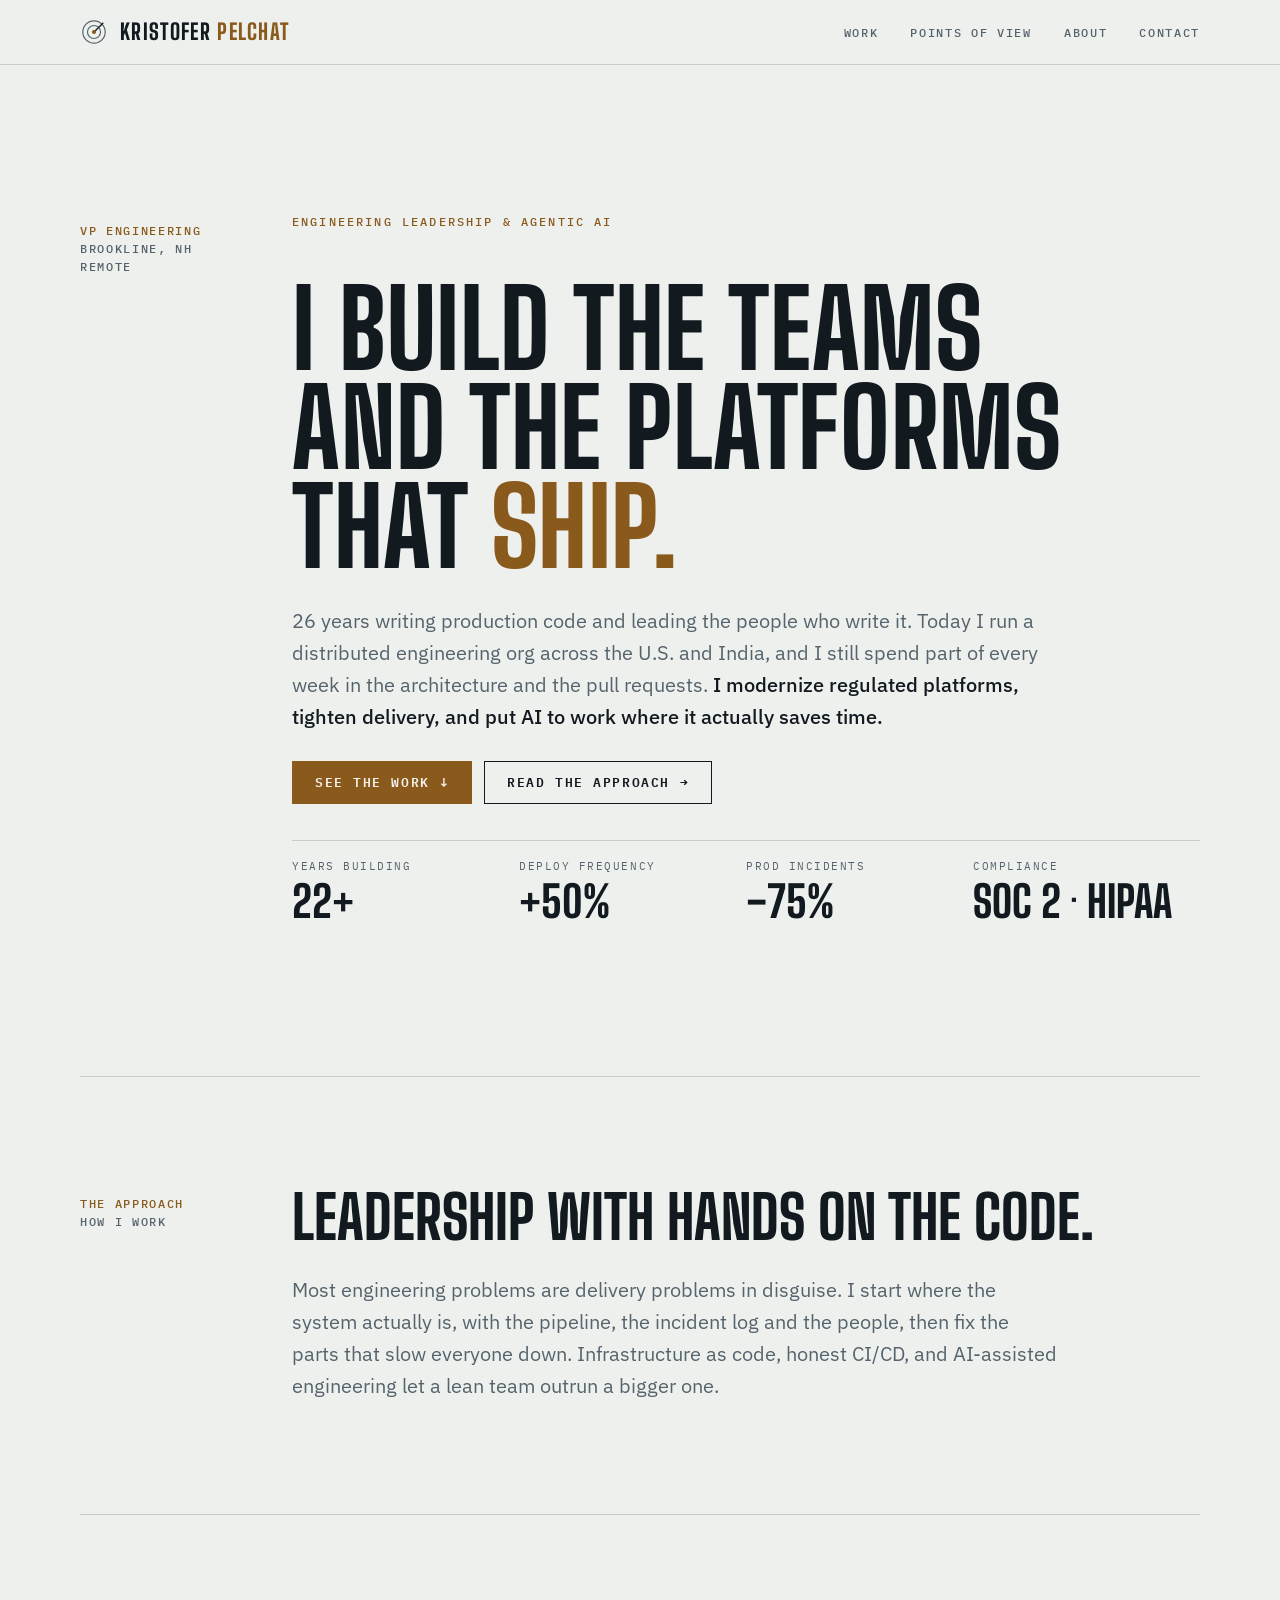
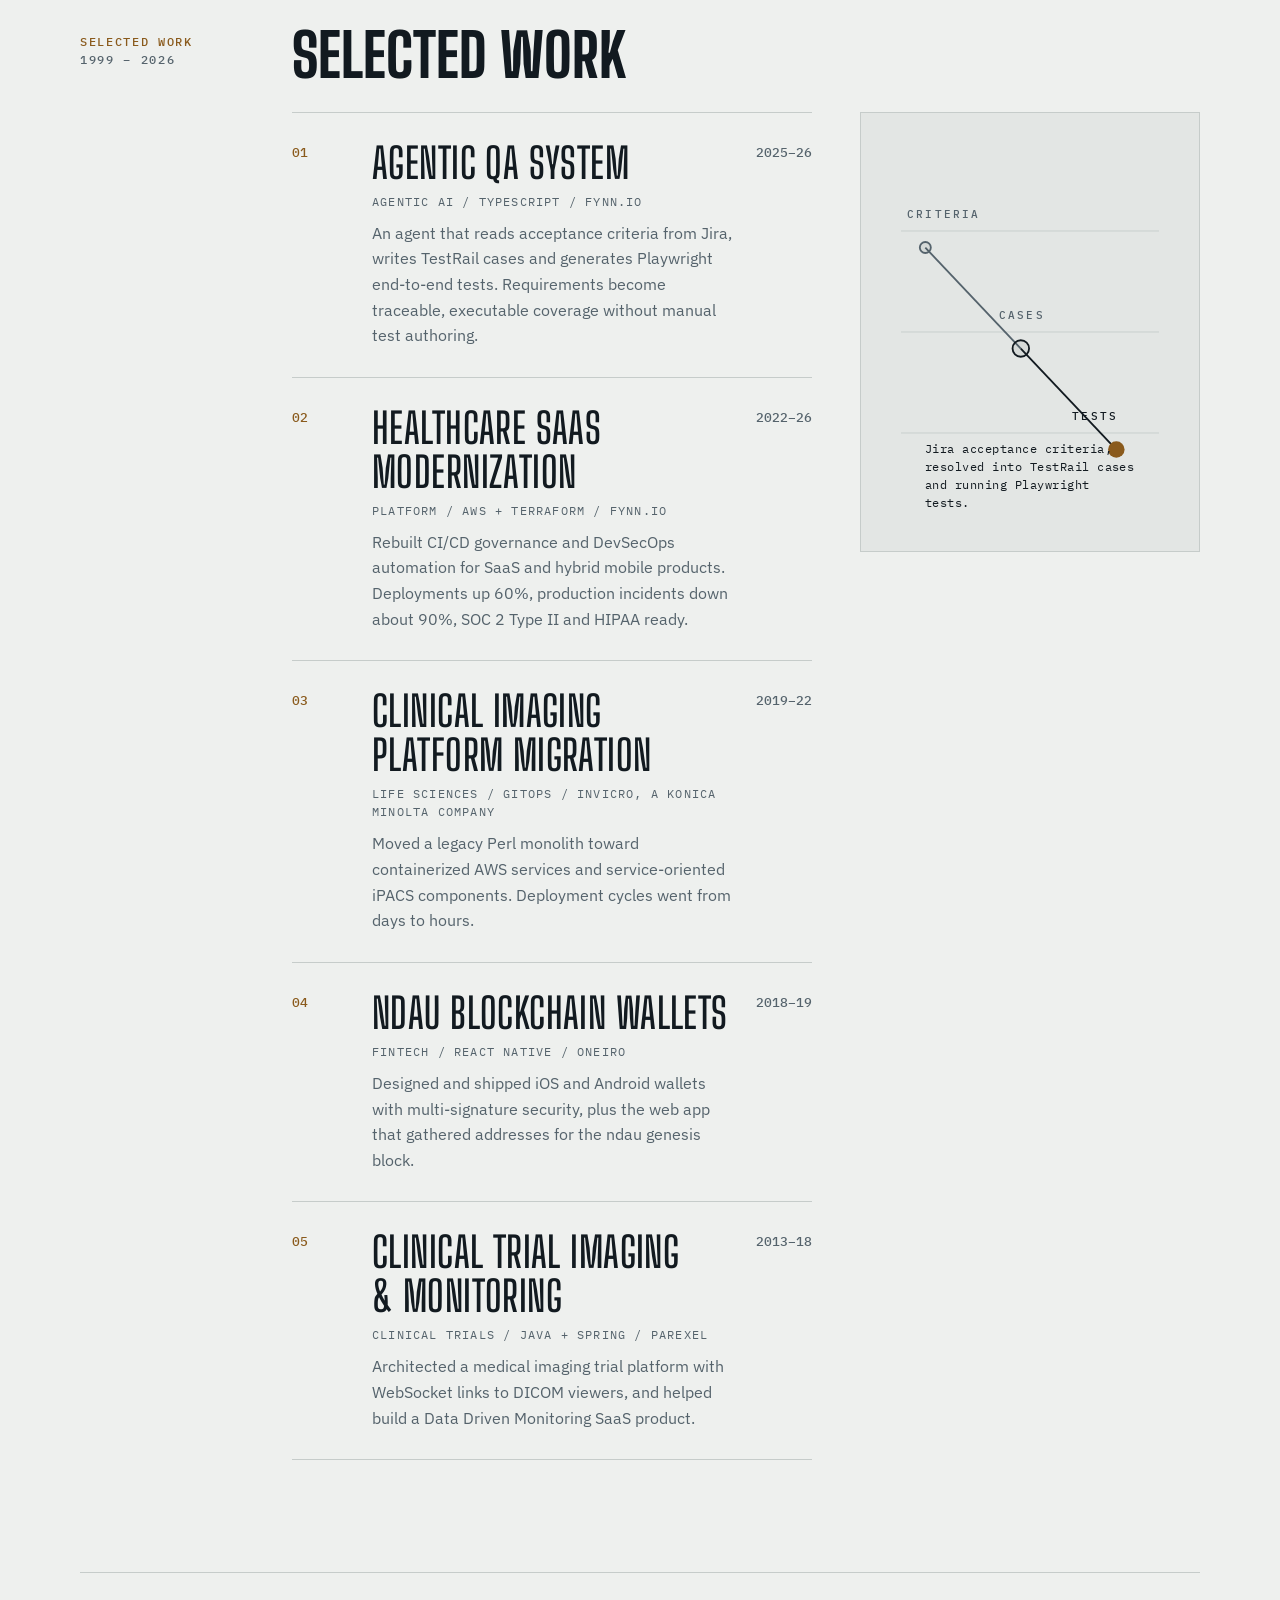
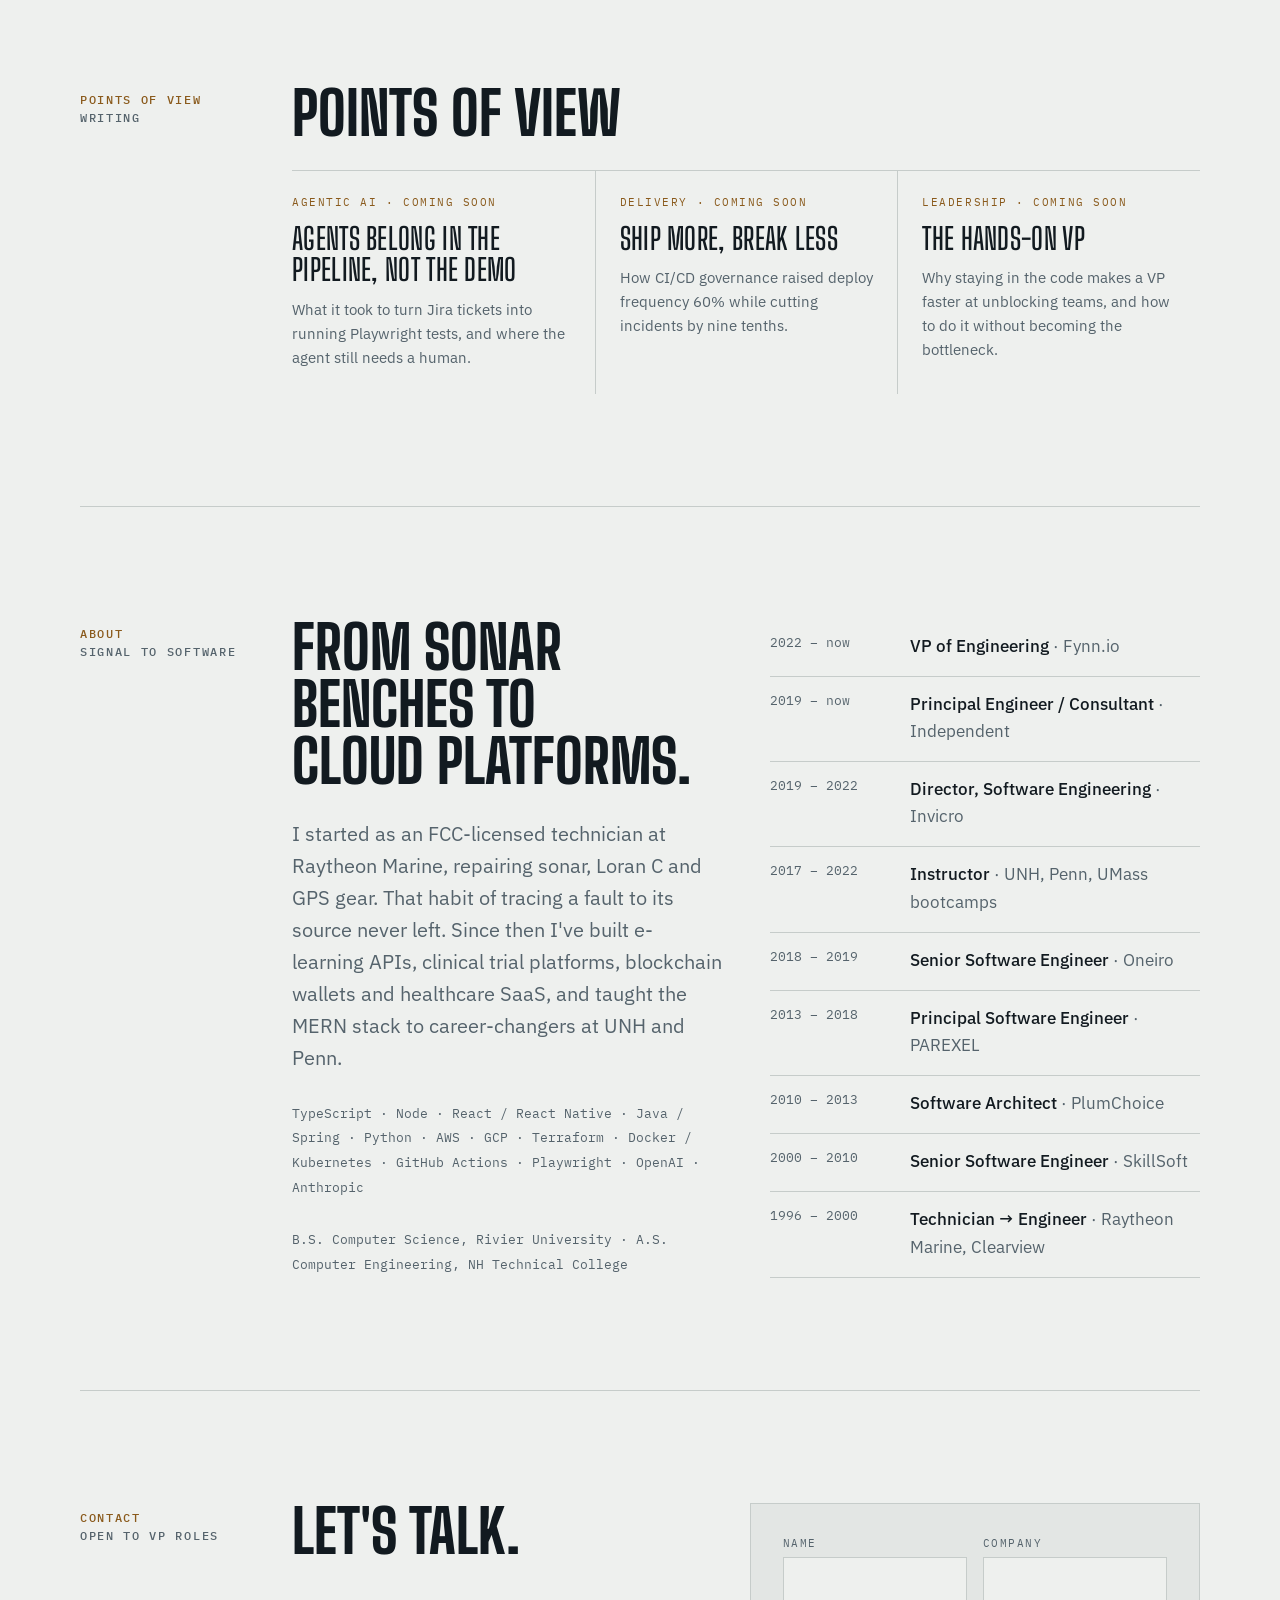
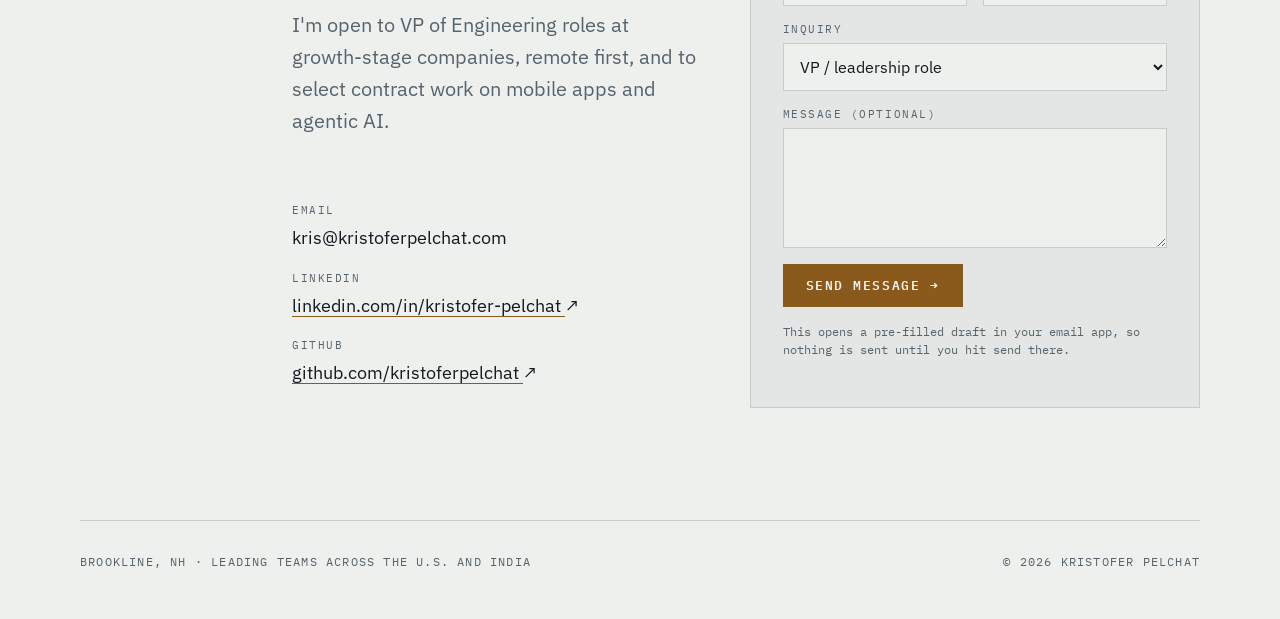
==== index.html @ c26ad5d1 "Add a favicon based on the header logo" ====
<!doctype html>
<html lang="en">
<head>
<meta charset="utf-8">
<meta name="viewport" content="width=device-width,initial-scale=1,viewport-fit=cover">
<title>Kristofer Pelchat</title>
<meta name="description" content="VP of Engineering in Brookline, NH. 26 years building the teams and platforms that ship, from regulated healthcare SaaS to agentic AI.">
<link rel="icon" href="/favicon.ico" sizes="48x48">
<link rel="icon" href="/favicon.svg" type="image/svg+xml">
<link rel="apple-touch-icon" href="/apple-touch-icon.png">
<meta name="theme-color" content="#0d151c" media="(prefers-color-scheme: dark)">
<meta name="theme-color" content="#eef0ee" media="(prefers-color-scheme: light)">
<link rel="preconnect" href="https://fonts.googleapis.com">
<link rel="preconnect" href="https://fonts.gstatic.com" crossorigin>
<link rel="stylesheet" href="https://fonts.googleapis.com/css2?family=Big+Shoulders+Display:wght@600;800&family=IBM+Plex+Sans:wght@400;500;600&family=IBM+Plex+Mono:wght@400;500&display=swap">
<script>document.documentElement.classList.add('js')</script>
<link rel="stylesheet" href="styles.css">
<script src="script.js" defer></script>
</head>
<body>

<header class="top" id="header">
  <div class="wrap">
    <a class="mark" href="#top" aria-label="Kristofer Pelchat, back to top">
      <svg viewBox="0 0 240 240" aria-hidden="true"><g class="g" stroke-width="10" fill="none"><circle cx="120" cy="120" r="96"/><circle cx="120" cy="120" r="56"/></g><line class="l" x1="120" y1="120" x2="196" y2="44" stroke-width="12" stroke-linecap="round"/><circle class="d" cx="120" cy="120" r="18"/></svg>
      <span aria-hidden="true">Kristofer <span>Pelchat</span></span>
    </a>
    <nav class="primary" aria-label="Primary"><ul>
      <li><a href="#work">Work</a></li>
      <li><a href="#pov">Points of view</a></li>
      <li><a href="#about">About</a></li>
      <li><a href="#contact">Contact</a></li>
    </ul></nav>
    <button class="burger" type="button" aria-label="Menu" aria-expanded="false" aria-controls="menu"><span></span><span></span></button>
  </div>
</header>
<nav class="menu" id="menu" aria-label="Mobile"><ul>
  <li><a href="#work">Work</a></li>
  <li><a href="#pov">Points of view</a></li>
  <li><a href="#about">About</a></li>
  <li><a href="#contact">Contact</a></li>
</ul></nav>

<main class="wrap" id="top">
  <section class="hero" aria-labelledby="h-hero">
    <div class="rail" data-reveal><b>VP Engineering</b>Brookline, NH<br>Remote</div>
    <div class="stack">
      <p class="eyebrow" data-reveal data-reveal-delay="0">Engineering leadership &amp; agentic AI</p>
      <h1 id="h-hero" data-reveal data-reveal-delay="100">I build the teams and the platforms that <em>ship.</em></h1>
      <p class="lede" data-reveal data-reveal-delay="200">26 years writing production code and leading the people who write it. Today I run a distributed engineering org across the U.S. and India, and I still spend part of every week in the architecture and the pull requests. <strong>I modernize regulated platforms, tighten delivery, and put AI to work where it actually saves time.</strong></p>
      <div class="ctas" data-reveal data-reveal-delay="300">
        <a class="btn primary" href="#work">See the work <span class="arrow d" aria-hidden="true">↓</span></a>
        <a class="btn" href="#approach">Read the approach <span class="arrow r" aria-hidden="true">→</span></a>
      </div>
      <dl class="readout" data-reveal data-reveal-delay="400">
        <div><dt>Years building</dt><dd data-countup>26+</dd></div>
        <div><dt>Deploy frequency</dt><dd data-countup>+60%</dd></div>
        <div><dt>Prod incidents</dt><dd data-countup>−90%</dd></div>
        <div><dt>Compliance</dt><dd>SOC 2 · HIPAA</dd></div>
      </dl>
    </div>
  </section>

  <section id="approach" aria-labelledby="h-approach">
    <div class="rail" data-reveal><b>The approach</b>How I work</div>
    <div class="stack">
      <h2 id="h-approach" data-reveal data-reveal-delay="80">Leadership with hands on the code.</h2>
      <p class="lede" data-reveal data-reveal-delay="160">Most engineering problems are delivery problems in disguise. I start where the system actually is, with the pipeline, the incident log and the people, then fix the parts that slow everyone down. Infrastructure as code, honest CI/CD, and AI-assisted engineering let a lean team outrun a bigger one.</p>
    </div>
  </section>

  <section id="work" aria-labelledby="h-work">
    <div class="rail" data-reveal><b>Selected work</b>1999 – 2026</div>
    <div class="stack">
      <h2 id="h-work" data-reveal data-reveal-delay="80">Selected work</h2>
      <div class="work-index" data-reveal data-reveal-delay="160">
        <ol class="work">
          <li data-work-row="0" class="is-active">
            <span class="n">01</span>
            <div>
              <h3>Agentic QA system</h3>
              <div class="meta">Agentic AI / TypeScript / Fynn.io</div>
              <p>An agent that reads acceptance criteria from Jira, writes TestRail cases and generates Playwright end-to-end tests. Requirements become traceable, executable coverage without manual test authoring.</p>
            </div>
            <span class="yr">2025–26</span>
          </li>
          <li data-work-row="1">
            <span class="n">02</span>
            <div>
              <h3>Healthcare SaaS modernization</h3>
              <div class="meta">Platform / AWS + Terraform / Fynn.io</div>
              <p>Rebuilt CI/CD governance and DevSecOps automation for SaaS and hybrid mobile products. Deployments up 60%, production incidents down about 90%, SOC 2 Type II and HIPAA ready.</p>
            </div>
            <span class="yr">2022–26</span>
          </li>
          <li data-work-row="2">
            <span class="n">03</span>
            <div>
              <h3>Clinical imaging platform migration</h3>
              <div class="meta">Life sciences / GitOps / Invicro, a Konica Minolta company</div>
              <p>Moved a legacy Perl monolith toward containerized AWS services and service-oriented iPACS components. Deployment cycles went from days to hours.</p>
            </div>
            <span class="yr">2019–22</span>
          </li>
          <li data-work-row="3">
            <span class="n">04</span>
            <div>
              <h3>ndau blockchain wallets</h3>
              <div class="meta">Fintech / React Native / Oneiro</div>
              <p>Designed and shipped iOS and Android wallets with multi-signature security, plus the web app that gathered addresses for the ndau genesis block.</p>
            </div>
            <span class="yr">2018–19</span>
          </li>
          <li data-work-row="4">
            <span class="n">05</span>
            <div>
              <h3>Clinical trial imaging &amp; monitoring</h3>
              <div class="meta">Clinical trials / Java + Spring / PAREXEL</div>
              <p>Architected a medical imaging trial platform with WebSocket links to DICOM viewers, and helped build a Data Driven Monitoring SaaS product.</p>
            </div>
            <span class="yr">2013–18</span>
          </li>
        </ol>

        <div class="preview" aria-hidden="true">
          <figure class="panel is-active" data-work-panel="0">
            <svg viewBox="0 0 340 440" preserveAspectRatio="xMidYMid slice">
              <g stroke-width="1"><line class="dim" x1="0" y1="110" x2="340" y2="110"/><line class="dim" x1="0" y1="220" x2="340" y2="220"/><line class="dim" x1="0" y1="330" x2="340" y2="330"/></g>
              <text x="36" y="96">CRITERIA</text><text x="136" y="206">CASES</text><text class="on" x="216" y="316">TESTS</text>
              <line class="mid" x1="56" y1="128" x2="160" y2="238" stroke-width="2"/>
              <line class="hi" x1="160" y1="238" x2="264" y2="348" stroke-width="2"/>
              <circle class="soft mid" cx="56" cy="128" r="6" stroke-width="2"/>
              <circle class="soft hi" cx="160" cy="238" r="9" stroke-width="2"/>
              <circle class="acc" cx="264" cy="348" r="9"/>
            </svg>
            <figcaption>Jira acceptance criteria, resolved into TestRail cases and running Playwright tests.</figcaption>
          </figure>
          <figure class="panel" data-work-panel="1">
            <svg viewBox="0 0 340 440" preserveAspectRatio="xMidYMid slice">
              <g stroke-width="2"><rect class="soft mid" x="40" y="250" width="40" height="60"/><rect class="soft mid" x="100" y="220" width="40" height="90"/><rect class="soft mid" x="160" y="180" width="40" height="130"/><rect class="soft hi" x="220" y="130" width="40" height="180"/></g>
              <path class="accs" d="M 40,120 C 120,130 170,250 290,292" fill="none" stroke-width="2" stroke-dasharray="4 6"/>
              <circle class="acc" cx="290" cy="292" r="7"/>
              <line class="dim" x1="30" y1="310" x2="310" y2="310" stroke-width="1"/>
              <text class="on" x="40" y="80">DEPLOYS +60%</text><text x="40" y="350">INCIDENTS −90%</text>
            </svg>
            <figcaption>Deploys climb while incidents fall: governance that speeds teams up.</figcaption>
          </figure>
          <figure class="panel" data-work-panel="2">
            <svg viewBox="0 0 340 440" preserveAspectRatio="xMidYMid slice">
              <rect class="soft mid" x="40" y="140" width="100" height="140" stroke-width="2"/>
              <g stroke-width="2"><rect class="soft hi" x="200" y="120" width="44" height="44"/><rect class="soft hi" x="256" y="120" width="44" height="44"/><rect class="soft hi" x="200" y="188" width="44" height="44"/><rect class="soft mid" x="256" y="188" width="44" height="44"/><rect class="soft hi" x="200" y="256" width="44" height="44"/><rect class="soft hi" x="256" y="256" width="44" height="44"/></g>
              <line class="accs" x1="150" y1="210" x2="188" y2="210" stroke-width="2"/>
              <circle class="acc" cx="188" cy="210" r="5"/>
              <text x="40" y="112">MONOLITH</text><text class="on" x="200" y="92">SERVICES</text>
            </svg>
            <figcaption>A Perl monolith, carved into containerized services. Days to hours.</figcaption>
          </figure>
          <figure class="panel" data-work-panel="3">
            <svg viewBox="0 0 340 440" preserveAspectRatio="xMidYMid slice">
              <g fill="none" stroke-width="1.5"><path class="mid" d="M 50,120 C 150,120 180,220 250,220"/><path class="mid" d="M 50,220 L 250,220"/><path class="dim" d="M 50,320 C 150,320 180,220 250,220"/></g>
              <circle class="soft hi" cx="50" cy="120" r="7" stroke-width="2"/><circle class="soft hi" cx="50" cy="220" r="7" stroke-width="2"/><circle class="soft mid" cx="50" cy="320" r="7" stroke-width="2"/>
              <line class="hi" x1="250" y1="160" x2="250" y2="280" stroke-width="2"/>
              <circle class="acc" cx="250" cy="220" r="11"/>
              <text class="on" x="40" y="80">2 OF 3 KEYS</text>
            </svg>
            <figcaption>Multi-signature wallets: no single key can move the funds.</figcaption>
          </figure>
          <figure class="panel" data-work-panel="4">
            <svg viewBox="0 0 340 440" preserveAspectRatio="xMidYMid slice">
              <g fill="none" stroke-width="1.5"><circle class="dim" cx="110" cy="210" r="90"/><circle class="mid" cx="110" cy="210" r="56"/><circle class="hi" cx="110" cy="210" r="22"/></g>
              <path class="accs" d="M 132,210 C 190,210 210,150 290,150" fill="none" stroke-width="2"/>
              <circle class="acc" cx="290" cy="150" r="8"/>
              <text x="40" y="350">DICOM</text><text class="on" x="216" y="120">VIEWER</text>
            </svg>
            <figcaption>Imaging trial data streamed live to DICOM viewers over WebSockets.</figcaption>
          </figure>
        </div>
      </div>
    </div>
  </section>

  <section id="pov" aria-labelledby="h-pov">
    <div class="rail" data-reveal><b>Points of view</b>Writing</div>
    <div class="stack">
      <h2 id="h-pov" data-reveal data-reveal-delay="80">Points of view</h2>
      <div class="pov">
        <article data-reveal data-reveal-delay="120">
          <span class="tag">Agentic AI · Coming soon</span>
          <h3>Agents belong in the pipeline, not the demo</h3>
          <p>What it took to turn Jira tickets into running Playwright tests, and where the agent still needs a human.</p>
        </article>
        <article data-reveal data-reveal-delay="220">
          <span class="tag">Delivery · Coming soon</span>
          <h3>Ship more, break less</h3>
          <p>How CI/CD governance raised deploy frequency 60% while cutting incidents by nine tenths.</p>
        </article>
        <article data-reveal data-reveal-delay="320">
          <span class="tag">Leadership · Coming soon</span>
          <h3>The hands-on VP</h3>
          <p>Why staying in the code makes a VP faster at unblocking teams, and how to do it without becoming the bottleneck.</p>
        </article>
      </div>
    </div>
  </section>

  <section id="about" aria-labelledby="h-about">
    <div class="rail" data-reveal><b>About</b>Signal to software</div>
    <div class="about-grid">
      <div class="stack">
        <h2 id="h-about" data-reveal data-reveal-delay="80">From sonar benches to cloud platforms.</h2>
        <p class="lede" data-reveal data-reveal-delay="160">I started as an FCC-licensed technician at Raytheon Marine, repairing sonar, Loran C and GPS gear. That habit of tracing a fault to its source never left. Since then I've built e-learning APIs, clinical trial platforms, blockchain wallets and healthcare SaaS, and taught the MERN stack to career-changers at UNH and Penn.</p>
        <p class="stackline" data-reveal data-reveal-delay="200">TypeScript · Node · React / React Native · Java / Spring · Python · AWS · GCP · Terraform · Docker / Kubernetes · GitHub Actions · Playwright · OpenAI · Anthropic</p>
        <p class="stackline" data-reveal data-reveal-delay="240">B.S. Computer Science, Rivier University · A.S. Computer Engineering, NH Technical College</p>
      </div>
      <ol class="line" aria-label="Career" data-reveal data-reveal-delay="200">
        <li><span class="when">2022 – now</span><span class="what">VP of Engineering <span>· Fynn.io</span></span></li>
        <li><span class="when">2019 – now</span><span class="what">Principal Engineer / Consultant <span>· Independent</span></span></li>
        <li><span class="when">2019 – 2022</span><span class="what">Director, Software Engineering <span>· Invicro</span></span></li>
        <li><span class="when">2017 – 2022</span><span class="what">Instructor <span>· UNH, Penn, UMass bootcamps</span></span></li>
        <li><span class="when">2018 – 2019</span><span class="what">Senior Software Engineer <span>· Oneiro</span></span></li>
        <li><span class="when">2013 – 2018</span><span class="what">Principal Software Engineer <span>· PAREXEL</span></span></li>
        <li><span class="when">2010 – 2013</span><span class="what">Software Architect <span>· PlumChoice</span></span></li>
        <li><span class="when">2000 – 2010</span><span class="what">Senior Software Engineer <span>· SkillSoft</span></span></li>
        <li><span class="when">1996 – 2000</span><span class="what">Technician → Engineer <span>· Raytheon Marine, Clearview</span></span></li>
      </ol>
    </div>
  </section>

  <section id="contact" aria-labelledby="h-contact">
    <div class="rail" data-reveal><b>Contact</b>Open to VP roles</div>
    <div class="contact-grid">
      <div class="stack">
        <h2 id="h-contact" data-reveal data-reveal-delay="80">Let's talk.</h2>
        <p class="lede" data-reveal data-reveal-delay="160">I'm open to VP of Engineering roles at growth-stage companies, remote first, and to select contract work on mobile apps and agentic AI.</p>
        <dl class="direct" data-reveal data-reveal-delay="240">
          <div><dt>Email</dt><dd>kris@kristoferpelchat.com</dd></div>
          <div><dt>LinkedIn</dt><dd><a href="https://www.linkedin.com/in/kristofer-pelchat" target="_blank" rel="noopener">linkedin.com/in/kristofer-pelchat <span class="arrow u" aria-hidden="true">↗</span></a></dd></div>
          <div><dt>GitHub</dt><dd><a href="https://github.com/kristoferpelchat" target="_blank" rel="noopener">github.com/kristoferpelchat <span class="arrow u" aria-hidden="true">↗</span></a></dd></div>
        </dl>
      </div>
      <form id="contact-form" data-email="kris@kristoferpelchat.com" novalidate data-reveal data-reveal-delay="200">
        <div class="row">
          <label for="f-name">Name<input id="f-name" name="name" autocomplete="name" required></label>
          <label for="f-co">Company<input id="f-co" name="company" autocomplete="organization"></label>
        </div>
        <label for="f-type">Inquiry
          <select id="f-type" name="type">
            <option data-phrase="a VP or engineering leadership role">VP / leadership role</option>
            <option data-phrase="contract work on a mobile app">Contract: mobile app</option>
            <option data-phrase="contract work on agentic AI">Contract: agentic AI</option>
            <option data-phrase="a speaking or advising opportunity">Speaking or advising</option>
            <option data-phrase="something else">Something else</option>
          </select>
        </label>
        <label for="f-msg">Message (optional)<textarea id="f-msg" name="message"></textarea></label>
        <button class="btn primary" type="submit">Send message <span class="arrow r" aria-hidden="true">→</span></button>
        <p class="note">This opens a pre-filled draft in your email app, so nothing is sent until you hit send there.</p>
        <p id="status" role="status"></p>
      </form>
    </div>
  </section>
</main>

<footer>
  <div class="wrap">
    <span>Brookline, NH · leading teams across the U.S. and India</span>
    <span>© 2026 Kristofer Pelchat</span>
  </div>
</footer>

</body>
</html>
---- styles.css ----
/* Layout: one editorial column on a deep-marine field; a mono "instrument readout" rail labels each section. Dark-first. */
:root {
  --bg: #0d151c;        /* deep marine */
  --surface: #131f29;
  --fg: #e6e9ea;
  --muted: #8d9ba5;
  --rule: #24333f;
  --accent: #c99a52;    /* brass */
  --accent-ink: #0d151c;
  --display: "Big Shoulders Display", "Arial Narrow", Impact, sans-serif;
  --body: "IBM Plex Sans", "Helvetica Neue", Arial, sans-serif;
  --mono: "IBM Plex Mono", ui-monospace, Menlo, Consolas, monospace;
  --ease: cubic-bezier(.22, .61, .36, 1);
  --hdr: 64px;
  color-scheme: dark;
}
@media (prefers-color-scheme: light) { :root:not([data-theme="dark"]) {
  --bg: #eef0ee; --surface: #e3e6e4; --fg: #121a20; --muted: #55636c; --rule: #c6ccca; --accent: #8a5a1c; --accent-ink: #f4f2ec; color-scheme: light; } }
:root[data-theme="light"] {
  --bg: #eef0ee; --surface: #e3e6e4; --fg: #121a20; --muted: #55636c; --rule: #c6ccca; --accent: #8a5a1c; --accent-ink: #f4f2ec; color-scheme: light; }

* { box-sizing: border-box; }
html { scroll-behavior: smooth; scroll-padding-top: calc(var(--hdr) + env(safe-area-inset-top, 0px)); overflow-x: clip; }
body { margin: 0; background: var(--bg); color: var(--fg); font: 400 17px/1.6 var(--body); padding-inline: clamp(16px, 5vw, 64px); -webkit-font-smoothing: antialiased; overflow-x: clip; }
html.menu-open { overflow: hidden; }
a { color: inherit; }
img { max-width: 100%; }
a:focus-visible, button:focus-visible, input:focus-visible, select:focus-visible, textarea:focus-visible { outline: 2px solid var(--accent); outline-offset: 3px; }
.wrap { max-width: 1120px; margin-inline: auto; }

/* nav: fixed translucent bar that tucks away on scroll-down and returns on scroll-up */
header.top { position: fixed; inset: 0 0 auto; z-index: 20; padding: env(safe-area-inset-top, 0px) clamp(16px, 5vw, 64px) 0; background: color-mix(in srgb, var(--bg) 78%, transparent); backdrop-filter: blur(14px); -webkit-backdrop-filter: blur(14px); border-bottom: 1px solid var(--rule); transition: transform .4s var(--ease); }
header.top.is-hidden { transform: translateY(-110%); }
header.top .wrap { display: flex; align-items: center; justify-content: space-between; gap: 16px; height: var(--hdr); }
.mark { display: inline-flex; align-items: center; gap: 12px; font: 800 22px/1 var(--display); letter-spacing: .06em; text-transform: uppercase; text-decoration: none; }
.mark span span { color: var(--accent); }
.mark svg { width: 28px; height: 28px; flex: none; transform-origin: 50% 50%; }
.mark svg .g { stroke: var(--muted); }
.mark svg .l { stroke: var(--fg); }
.mark svg .d { fill: var(--accent); }
nav.primary ul { display: flex; gap: clamp(14px, 3vw, 32px); list-style: none; margin: 0; padding: 0; }
nav.primary a, .menu a { text-decoration: none; color: var(--muted); transition: color .25s ease; }
nav.primary a { position: relative; font: 500 12px/1 var(--mono); letter-spacing: .14em; text-transform: uppercase; white-space: nowrap; padding-block: 6px; }
nav.primary a::after { content: ""; position: absolute; left: 0; right: 0; bottom: 0; height: 1px; background: var(--accent); transform: scaleX(0); transform-origin: left; transition: transform .35s var(--ease); }
nav.primary a:hover, nav.primary a[aria-current], .menu a:hover, .menu a[aria-current] { color: var(--fg); }
nav.primary a[aria-current]::after { transform: scaleX(1); }

.burger { display: none; flex-direction: column; justify-content: center; align-items: center; gap: 5px; width: 44px; height: 44px; margin-right: -10px; padding: 0; background: none; border: 0; cursor: pointer; }
.burger span { display: block; width: 22px; height: 2px; background: var(--fg); transition: transform .3s ease; }
.burger[aria-expanded="true"] span:first-child { transform: translateY(3.5px) rotate(45deg); }
.burger[aria-expanded="true"] span:last-child { transform: translateY(-3.5px) rotate(-45deg); }

.menu { position: fixed; inset: 0; z-index: 15; display: flex; flex-direction: column; justify-content: center; padding: var(--hdr) clamp(20px, 6vw, 40px) 40px; background: var(--bg); visibility: hidden; opacity: 0; transition: opacity .3s ease, visibility 0s linear .3s; }
.menu.is-open { visibility: visible; opacity: 1; transition: opacity .3s ease; }
.menu ul { list-style: none; margin: 0; padding: 0; }
.menu li + li { border-top: 1px solid var(--rule); }
.menu a { display: block; padding: 14px 0; font: 800 clamp(34px, 10vw, 48px)/1 var(--display); text-transform: uppercase; letter-spacing: .01em; transform: translateY(12px); opacity: 0; transition: transform .45s var(--ease), opacity .45s var(--ease), color .25s ease; }
.menu.is-open a { transform: none; opacity: 1; }
.menu.is-open li:nth-child(2) a { transition-delay: 50ms; }
.menu.is-open li:nth-child(3) a { transition-delay: 100ms; }
.menu.is-open li:nth-child(4) a { transition-delay: 150ms; }
@media (max-width: 760px) { nav.primary { display: none; } .burger { display: flex; } }
@media (min-width: 761px) { .menu { display: none; } }

main { padding-top: var(--hdr); }

/* section scaffold */
section { display: grid; grid-template-columns: 180px minmax(0, 1fr); gap: 32px; padding-block: clamp(56px, 9vw, 112px); border-bottom: 1px solid var(--rule); }
.rail { font: 500 12px/1.5 var(--mono); letter-spacing: .14em; text-transform: uppercase; color: var(--muted); padding-top: 6px; }
.rail b { display: block; color: var(--accent); font-weight: 500; }
@media (max-width: 760px) { section { grid-template-columns: minmax(0, 1fr); gap: 20px; } }

.eyebrow { font: 500 12px/1 var(--mono); letter-spacing: .18em; text-transform: uppercase; color: var(--accent); margin: 0 0 24px; }
h1, h2, h3 { font-family: var(--display); text-transform: uppercase; text-wrap: balance; margin: 0; }
h1 { font-weight: 800; font-size: clamp(48px, 8.4vw, 112px); line-height: .92; letter-spacing: .005em; }
h1 em { font-style: normal; color: var(--accent); }
h2 { font-weight: 800; font-size: clamp(36px, 5vw, 60px); line-height: .95; }
h3 { font-weight: 600; font-size: clamp(24px, 2.6vw, 30px); line-height: 1.05; letter-spacing: .01em; }
p { max-width: 64ch; margin: 0; }
.lede { font-size: clamp(18px, 1.6vw, 20px); color: var(--muted); }
.lede strong { color: var(--fg); font-weight: 500; }
.stack { display: grid; gap: 28px; }

/* hero */
.hero { padding-block: clamp(72px, 12vw, 152px); }
.ctas { display: flex; gap: 12px; flex-wrap: wrap; }
.btn { display: inline-flex; align-items: center; gap: 10px; padding: 14px 22px; font: 600 13px/1 var(--mono); letter-spacing: .12em; text-transform: uppercase; text-decoration: none; border: 1px solid var(--fg); transition: transform .25s var(--ease), background-color .25s ease, color .25s ease; }
.btn.primary { background: var(--accent); border-color: var(--accent); color: var(--accent-ink); }
.btn:not(.primary):hover { background: var(--fg); color: var(--bg); }
.btn:hover { transform: translateY(-1px); }
.readout { display: grid; grid-template-columns: repeat(4, minmax(0, 1fr)); border-top: 1px solid var(--rule); margin: 8px 0 0; }
.readout div { padding: 18px 16px 0 0; }
.readout dt { font: 400 11px/1.4 var(--mono); letter-spacing: .14em; text-transform: uppercase; color: var(--muted); }
.readout dd { margin: 6px 0 0; font: 800 clamp(30px, 3.4vw, 44px)/1 var(--display); font-variant-numeric: tabular-nums; }
@media (max-width: 640px) { .readout { grid-template-columns: repeat(2, minmax(0, 1fr)); row-gap: 12px; } }

/* work index: rows on the left, a sticky preview that follows the hovered row */
.work-index { display: grid; grid-template-columns: minmax(0, 1fr) 340px; gap: 48px; align-items: start; }
.work { list-style: none; margin: 0; padding: 0; border-top: 1px solid var(--rule); }
.work li { display: grid; grid-template-columns: 56px minmax(0, 1fr) auto; gap: 8px 24px; padding-block: 28px; border-bottom: 1px solid var(--rule); transition: opacity .35s ease; }
@media (hover: hover) { .work-index:hover .work li:not(.is-active) { opacity: .42; } }
.work h3 { font-size: clamp(28px, 3.4vw, 42px); }
.work .n { font: 500 13px/1.9 var(--mono); color: var(--accent); font-variant-numeric: tabular-nums; }
.work .meta { font: 400 12px/1.5 var(--mono); letter-spacing: .1em; text-transform: uppercase; color: var(--muted); margin-top: 8px; }
.work p { color: var(--muted); margin-top: 10px; font-size: 16px; }
.work .yr { font: 500 13px/1.9 var(--mono); color: var(--muted); white-space: nowrap; font-variant-numeric: tabular-nums; }
.preview { position: sticky; top: calc(var(--hdr) + 32px); height: 440px; background: var(--surface); border: 1px solid var(--rule); overflow: hidden; }
.panel { position: absolute; inset: 0; opacity: 0; transform: scale(1.03); transition: opacity .5s ease, transform .9s var(--ease); }
.panel.is-active { opacity: 1; transform: none; }
.panel svg { position: absolute; inset: 0; width: 100%; height: 100%; }
.panel figcaption { position: absolute; left: 24px; right: 24px; bottom: 22px; font: 400 12px/1.5 var(--mono); letter-spacing: .04em; color: var(--fg); }
.panel .dim { stroke: var(--rule); }
.panel .mid { stroke: var(--muted); }
.panel .hi { stroke: var(--fg); }
.panel .acc { fill: var(--accent); }
.panel .accs { stroke: var(--accent); }
.panel .soft { fill: color-mix(in srgb, var(--fg) 6%, transparent); }
.panel text { fill: var(--muted); font: 500 12px var(--mono); letter-spacing: .2em; }
.panel text.on { fill: var(--fg); }
@media (max-width: 960px) { .work-index { grid-template-columns: minmax(0, 1fr); } .preview { display: none; } }
@media (max-width: 560px) { .work li { grid-template-columns: 36px minmax(0, 1fr); } .work .yr { grid-column: 2; } }

/* points of view */
.pov { display: grid; grid-template-columns: repeat(3, minmax(0, 1fr)); gap: 0; border-top: 1px solid var(--rule); }
.pov article { padding: 24px 24px 24px 0; display: grid; gap: 12px; align-content: start; }
.pov article + article { padding-left: 24px; border-left: 1px solid var(--rule); }
.pov p { color: var(--muted); font-size: 15px; }
.pov .tag { font: 400 11px/1.4 var(--mono); letter-spacing: .14em; text-transform: uppercase; color: var(--accent); }
@media (max-width: 860px) { .pov { grid-template-columns: minmax(0, 1fr); } .pov article + article { padding-left: 0; border-left: 0; border-top: 1px solid var(--rule); } }

/* career line */
.line { list-style: none; margin: 0; padding: 0; display: grid; }
.line li { display: grid; grid-template-columns: 120px minmax(0, 1fr); gap: 20px; padding-block: 14px; border-bottom: 1px solid var(--rule); }
.line .when { font: 400 13px/1.6 var(--mono); color: var(--muted); font-variant-numeric: tabular-nums; }
.line .what { font-weight: 500; }
.line .what span { color: var(--muted); font-weight: 400; }
.about-grid { display: grid; grid-template-columns: minmax(0, 1fr) minmax(0, 1fr); gap: 48px; }
@media (max-width: 860px) { .about-grid { grid-template-columns: minmax(0, 1fr); } }
.stackline { font: 400 13px/1.9 var(--mono); color: var(--muted); }

/* contact */
.contact-grid { display: grid; grid-template-columns: minmax(0, 1fr) minmax(0, 1.1fr); gap: 48px; }
@media (max-width: 860px) { .contact-grid { grid-template-columns: minmax(0, 1fr); } }
.direct { display: grid; gap: 14px; }
.direct div { display: grid; gap: 2px; }
.direct dt { font: 400 11px/1.4 var(--mono); letter-spacing: .14em; text-transform: uppercase; color: var(--muted); }
.direct dd { margin: 0; font-size: 18px; user-select: all; overflow-wrap: anywhere; }
.direct dd a { text-decoration-color: var(--accent); text-underline-offset: 4px; user-select: auto; }
form { display: grid; gap: 16px; background: var(--surface); padding: clamp(20px, 3vw, 32px); border: 1px solid var(--rule); }
.row { display: grid; grid-template-columns: minmax(0, 1fr) minmax(0, 1fr); gap: 16px; }
@media (max-width: 520px) { .row { grid-template-columns: minmax(0, 1fr); } }
label { display: grid; gap: 6px; font: 400 11px/1.4 var(--mono); letter-spacing: .14em; text-transform: uppercase; color: var(--muted); }
input, select, textarea { font: 400 16px/1.4 var(--body); color: var(--fg); background: var(--bg); border: 1px solid var(--rule); padding: 12px; border-radius: 0; width: 100%; transition: border-color .25s ease; }
input:focus, select:focus, textarea:focus { border-color: var(--muted); }
textarea { min-height: 120px; resize: vertical; }
form .btn { justify-self: start; cursor: pointer; }
.note { font: 400 12px/1.5 var(--mono); color: var(--muted); }
#status { font: 400 13px/1.5 var(--mono); color: var(--accent); }

footer .wrap { display: flex; justify-content: space-between; gap: 16px; flex-wrap: wrap; padding-block: 32px calc(48px + env(safe-area-inset-bottom, 0px)); font: 400 12px/1.5 var(--mono); letter-spacing: .1em; text-transform: uppercase; color: var(--muted); }

/* phones */
@media (max-width: 560px) {
  :root { --hdr: 58px; }
  body { font-size: 16px; }
  .mark { font-size: 19px; gap: 10px; }
  .mark svg { width: 24px; height: 24px; }
  section { padding-block: 56px; }
  .hero { padding-block: 40px 64px; }
  .hero .rail { display: none; }
  h1 { font-size: clamp(44px, 13.5vw, 64px); }
  .eyebrow { margin-bottom: 16px; }
  .stack { gap: 22px; }
  .ctas { flex-direction: column; }
  .ctas .btn { justify-content: space-between; }
  .readout dd { font-size: 30px; }
  .readout div:last-child dd { font-size: 24px; }
  .work li { gap: 6px 14px; padding-block: 22px; }
  .work h3 { font-size: 26px; }
  .work p { font-size: 15px; }
  .pov article { padding-block: 20px; }
  .line li { grid-template-columns: 92px minmax(0, 1fr); gap: 12px; font-size: 15px; }
  .line .when { font-size: 12px; }
  .direct dd { font-size: 16px; }
  form { margin-inline: calc(clamp(16px, 5vw, 64px) * -1); border-inline: 0; }
  form .btn { justify-self: stretch; justify-content: space-between; }
  footer .wrap { flex-direction: column; gap: 6px; }
}

/* motion: everything below is skipped under reduced motion, and reveals only hide content once JS is running */
@media (prefers-reduced-motion: no-preference) {
  @keyframes pageIn { from { opacity: 0; } }
  html { animation: pageIn .28s ease; }

  .js [data-reveal] { opacity: 0; transform: translateY(26px); transition: opacity .85s var(--ease) var(--rd, 0ms), transform .85s var(--ease) var(--rd, 0ms); }
  .js [data-reveal].is-in { opacity: 1; transform: none; }

  @keyframes jiggle { 22% { transform: rotate(-8deg); } 45% { transform: rotate(6deg); } 70% { transform: rotate(-3deg); } }
  .mark:hover svg { animation: jiggle .6s ease; }

  .arrow { display: inline-block; transition: transform .35s var(--ease); }
  a:hover .arrow.r { transform: translateX(5px); }
  a:hover .arrow.d { transform: translateY(4px); }
  a:hover .arrow.u { transform: translate(3px, -3px); }
  button:hover .arrow.r { transform: translateX(5px); }
}
@media (prefers-reduced-motion: reduce) {
  html { scroll-behavior: auto; }
  header.top, .panel, .menu, .menu a { transition: none; }
}
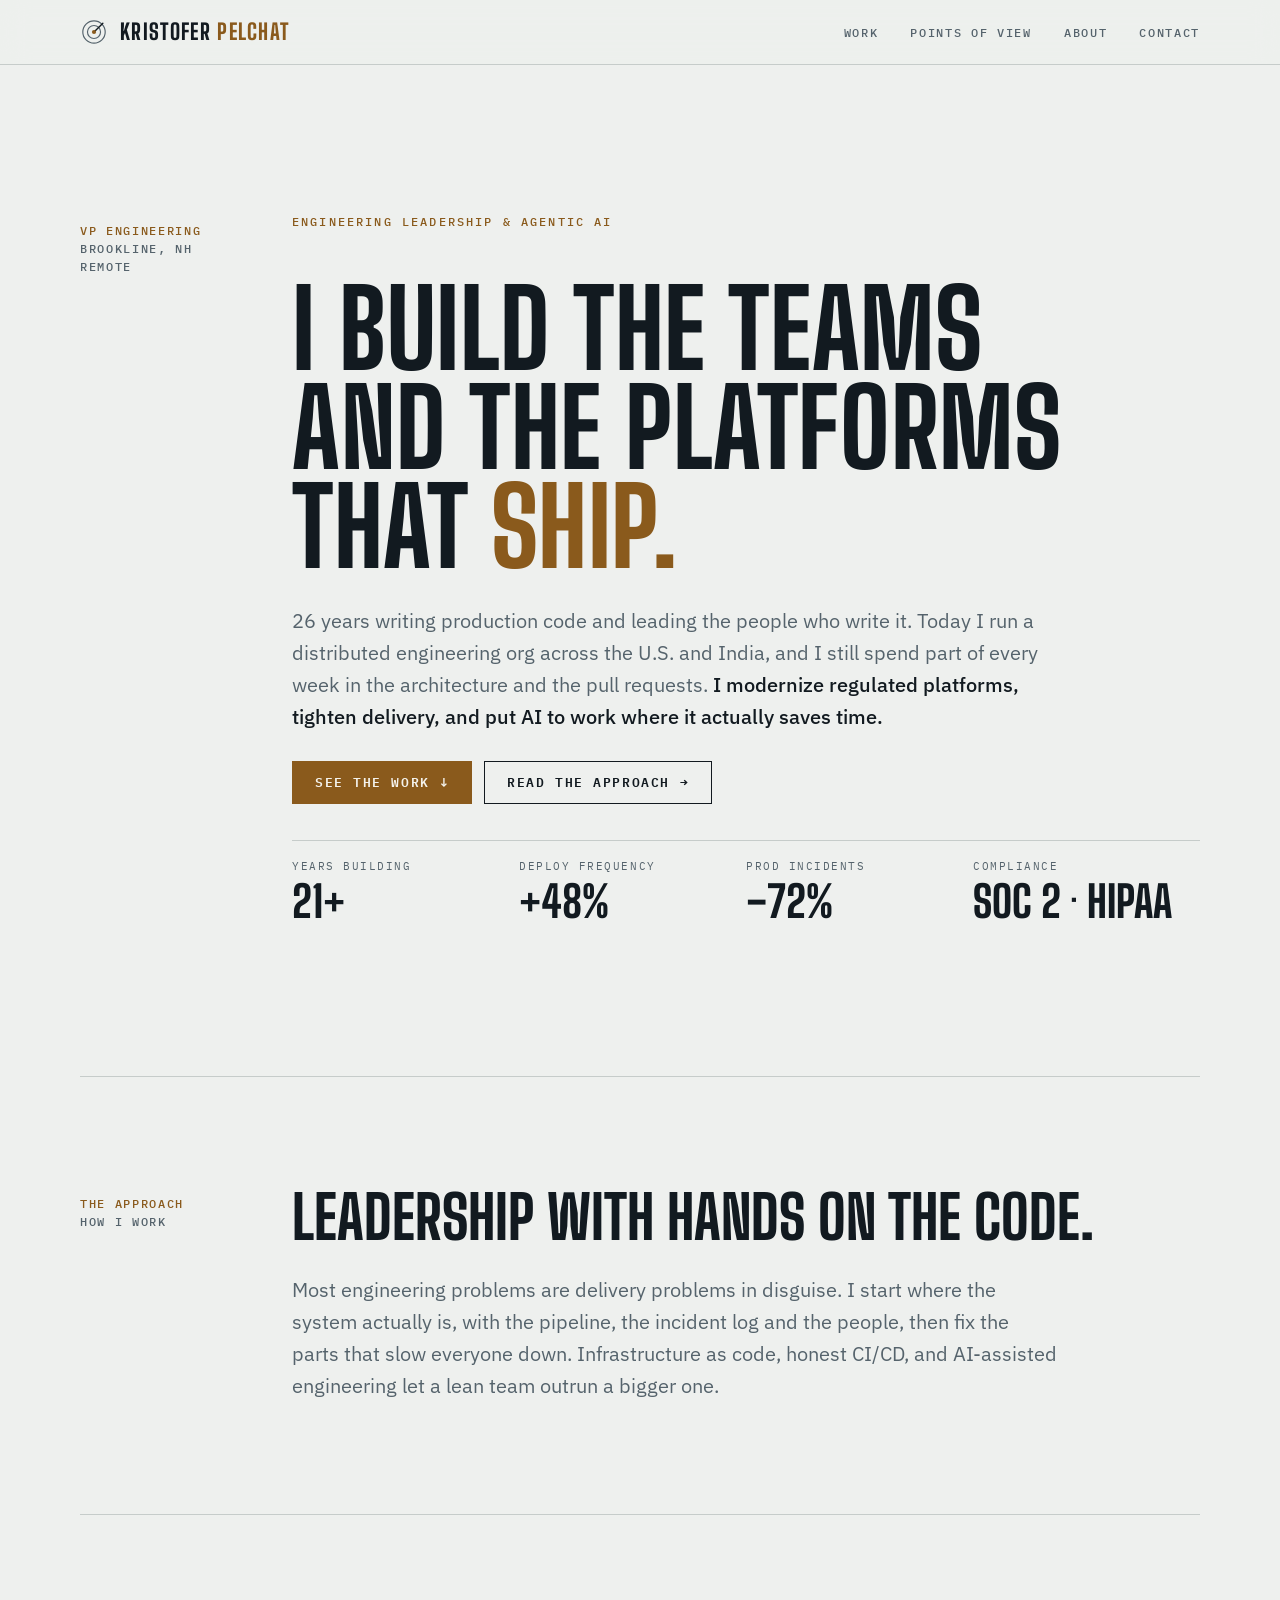
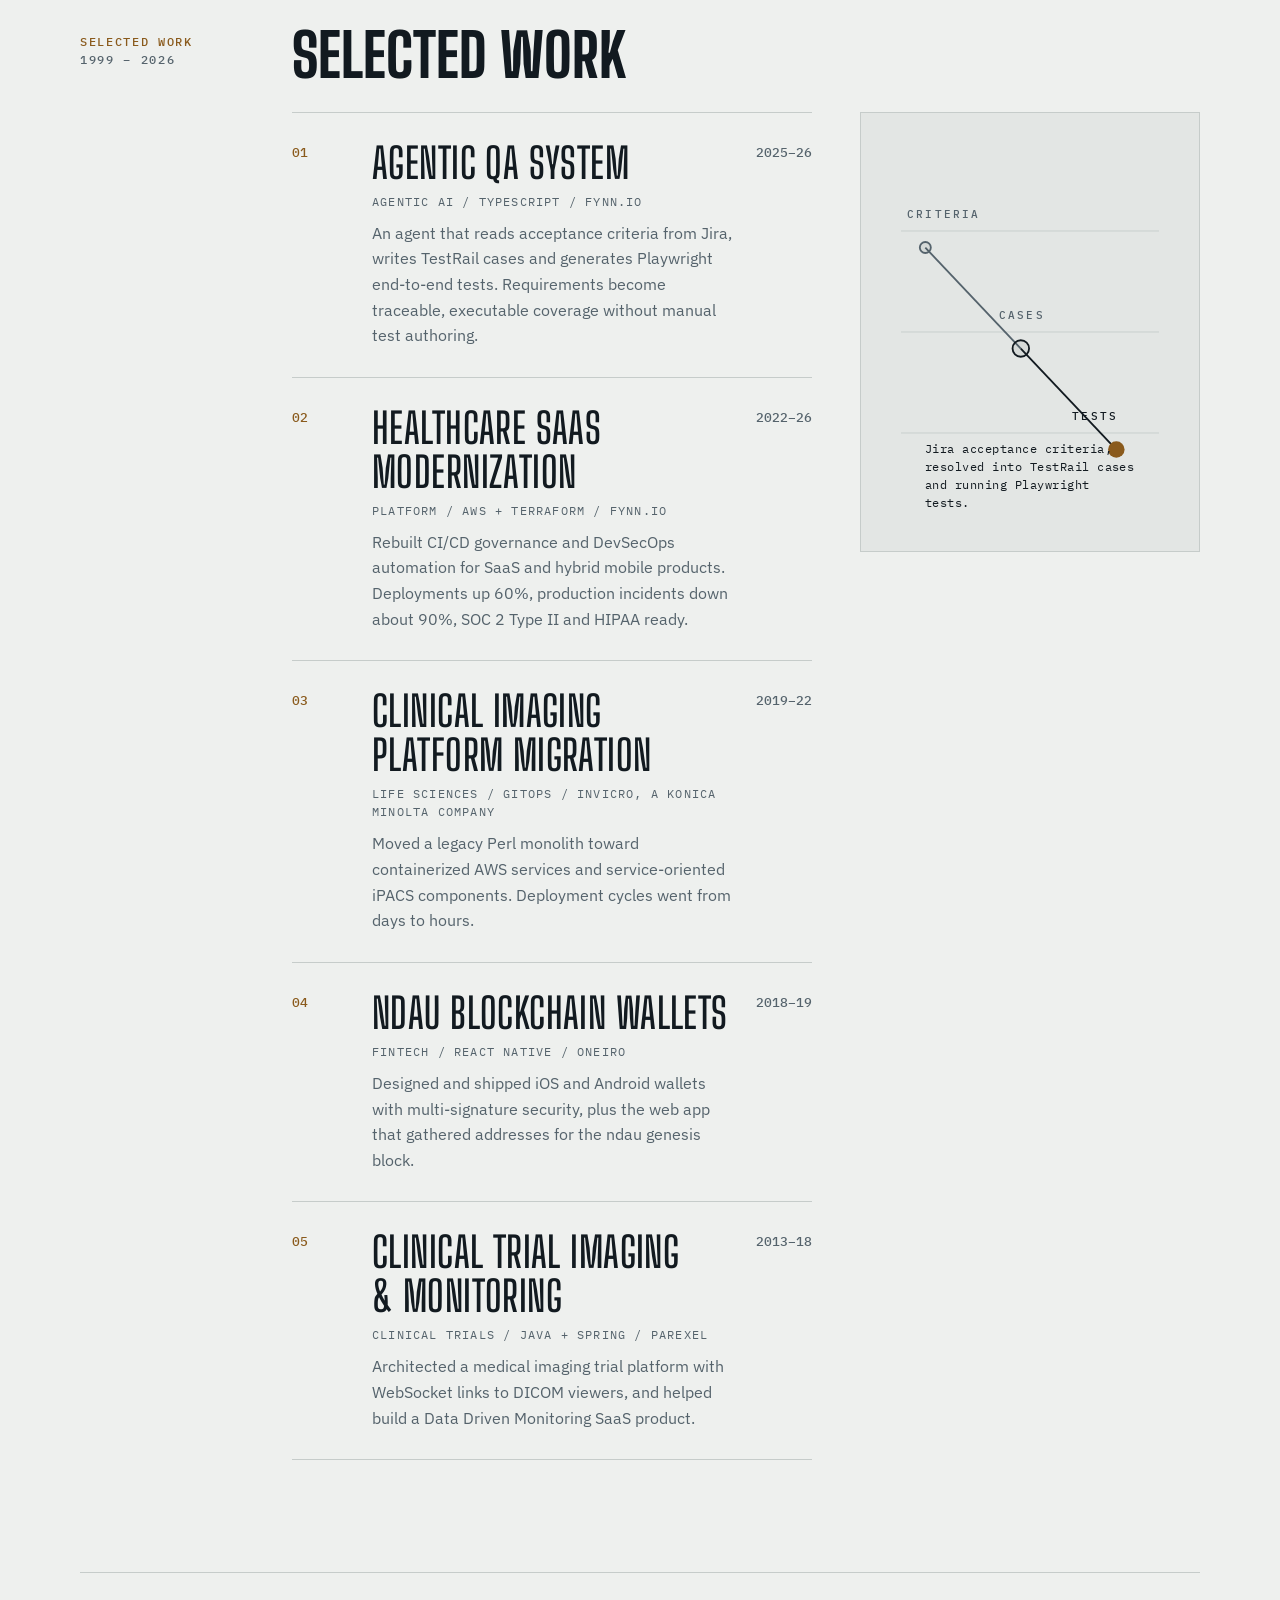
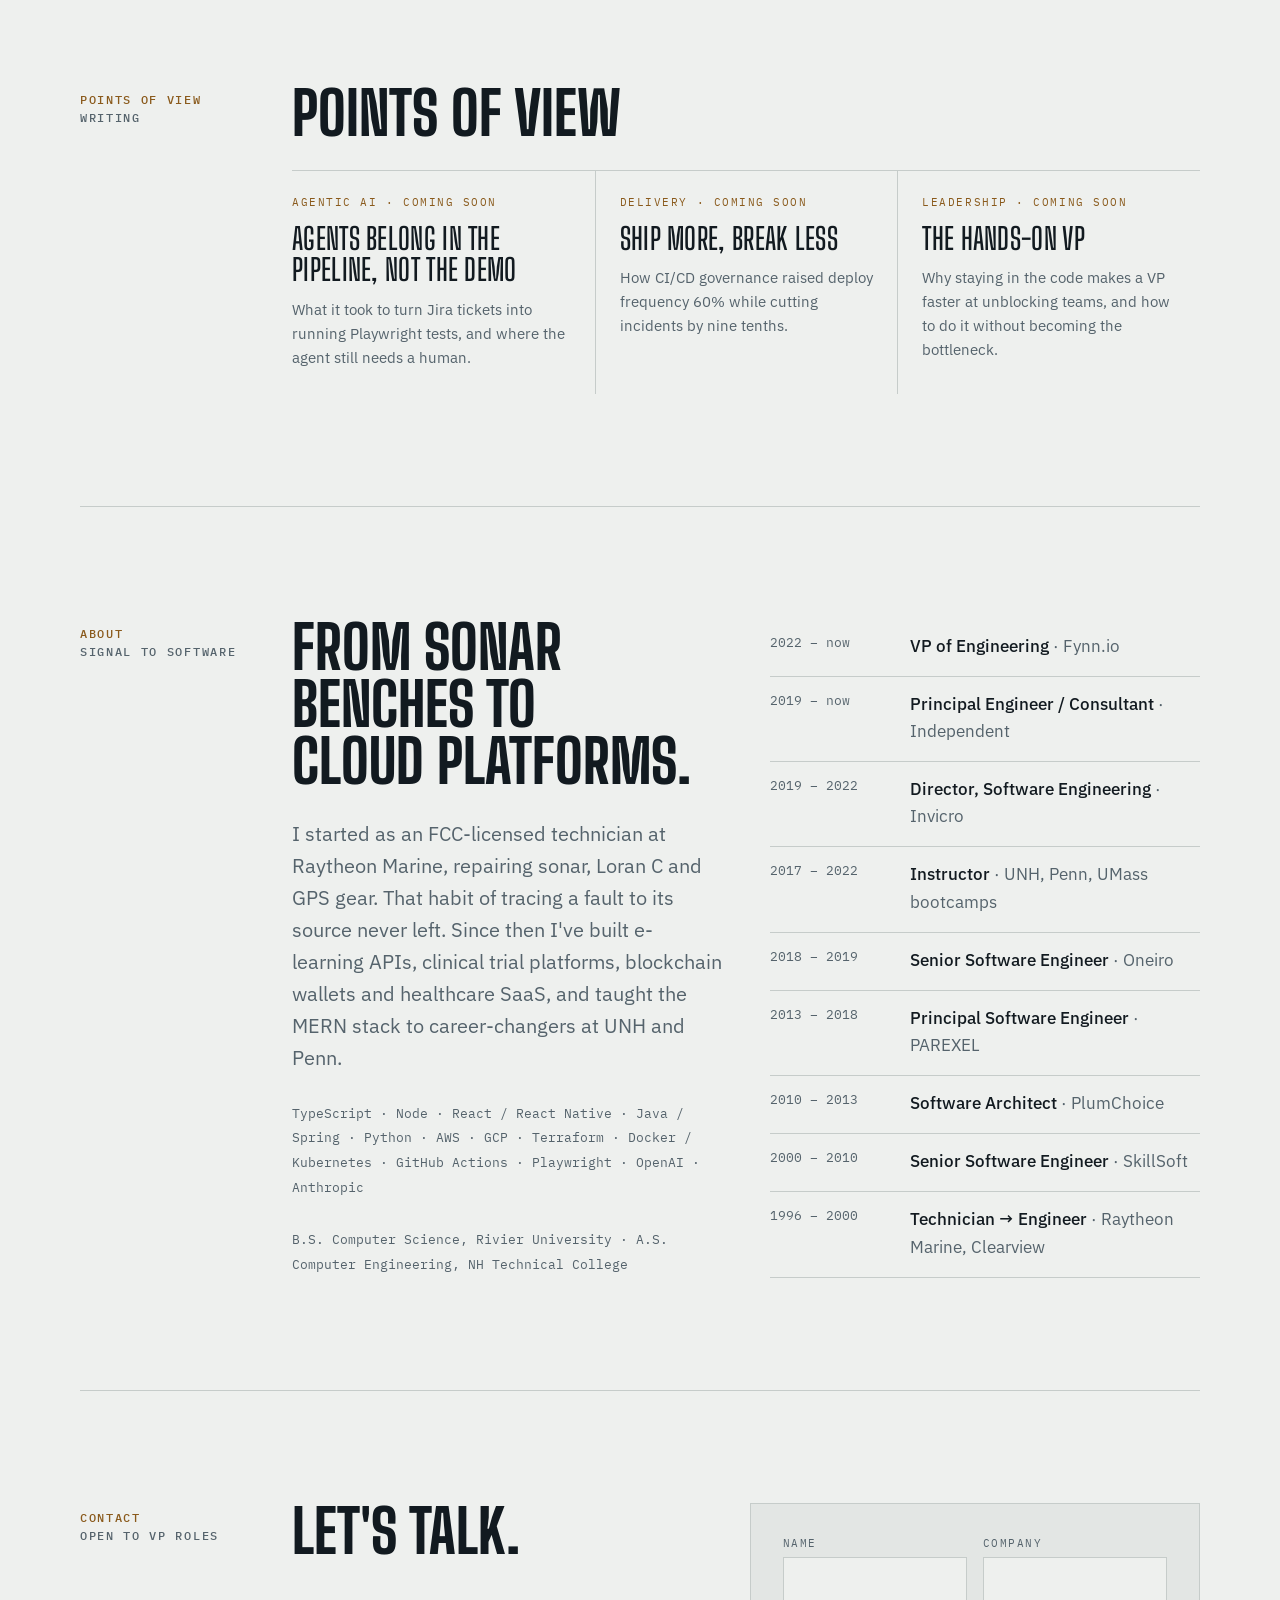
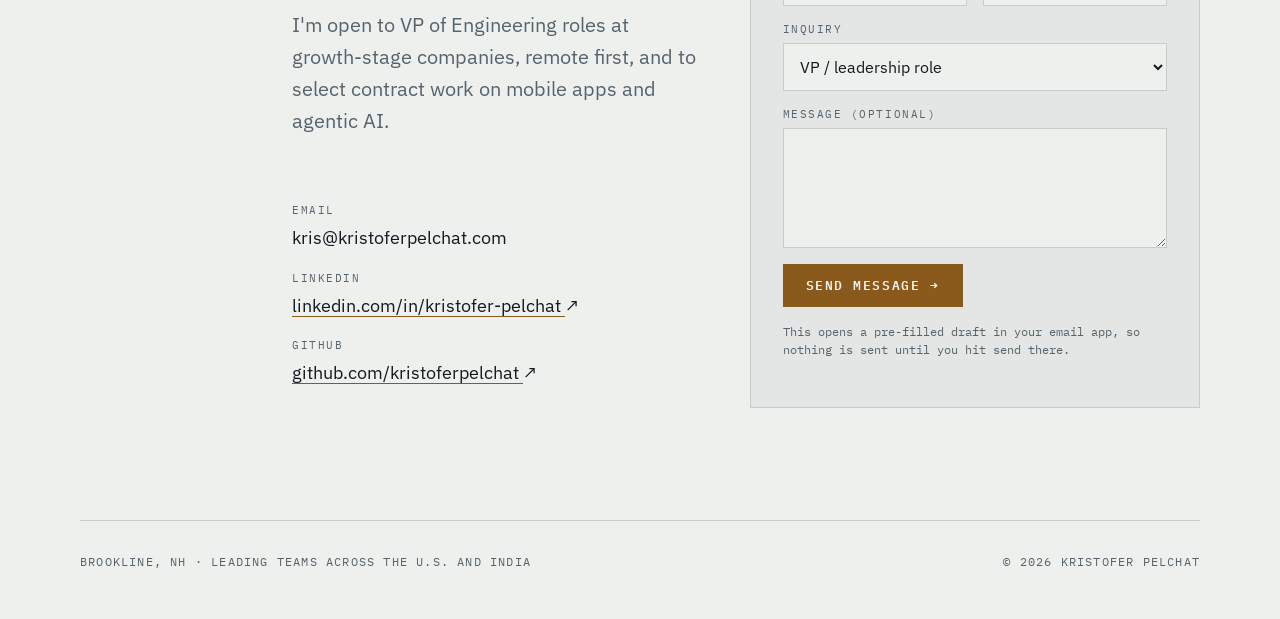
==== commit 2a4f65d7: "Remove the decorative line from the hero (#5)" ====
--- a/index.html
+++ b/index.html
@@ -5,11 +5,6 @@
 <meta name="viewport" content="width=device-width,initial-scale=1,viewport-fit=cover">
 <title>Kristofer Pelchat</title>
 <meta name="description" content="VP of Engineering in Brookline, NH. 26 years building the teams and platforms that ship, from regulated healthcare SaaS to agentic AI.">
-<link rel="icon" href="/favicon.ico" sizes="48x48">
-<link rel="icon" href="/favicon.svg" type="image/svg+xml">
-<link rel="apple-touch-icon" href="/apple-touch-icon.png">
-<meta name="theme-color" content="#0d151c" media="(prefers-color-scheme: dark)">
-<meta name="theme-color" content="#eef0ee" media="(prefers-color-scheme: light)">
 <link rel="preconnect" href="https://fonts.googleapis.com">
 <link rel="preconnect" href="https://fonts.gstatic.com" crossorigin>
 <link rel="stylesheet" href="https://fonts.googleapis.com/css2?family=Big+Shoulders+Display:wght@600;800&family=IBM+Plex+Sans:wght@400;500;600&family=IBM+Plex+Mono:wght@400;500&display=swap">
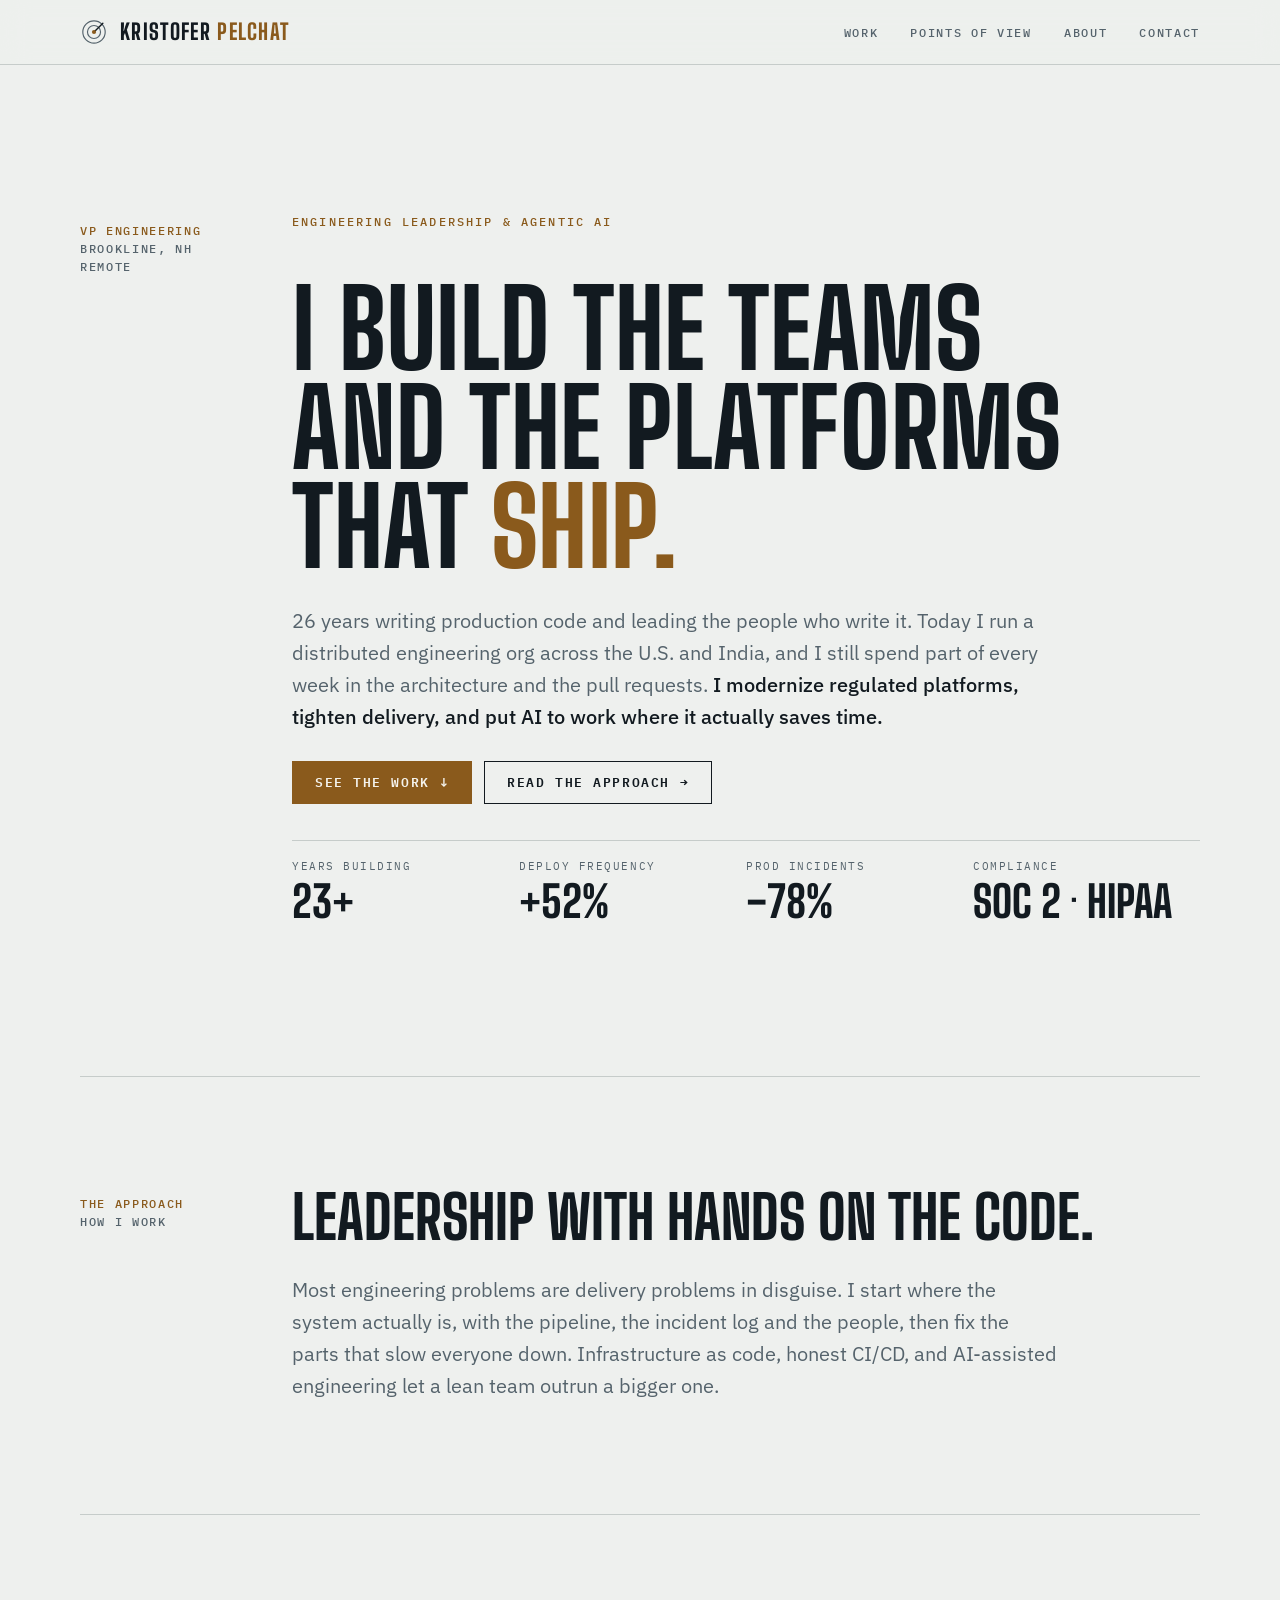
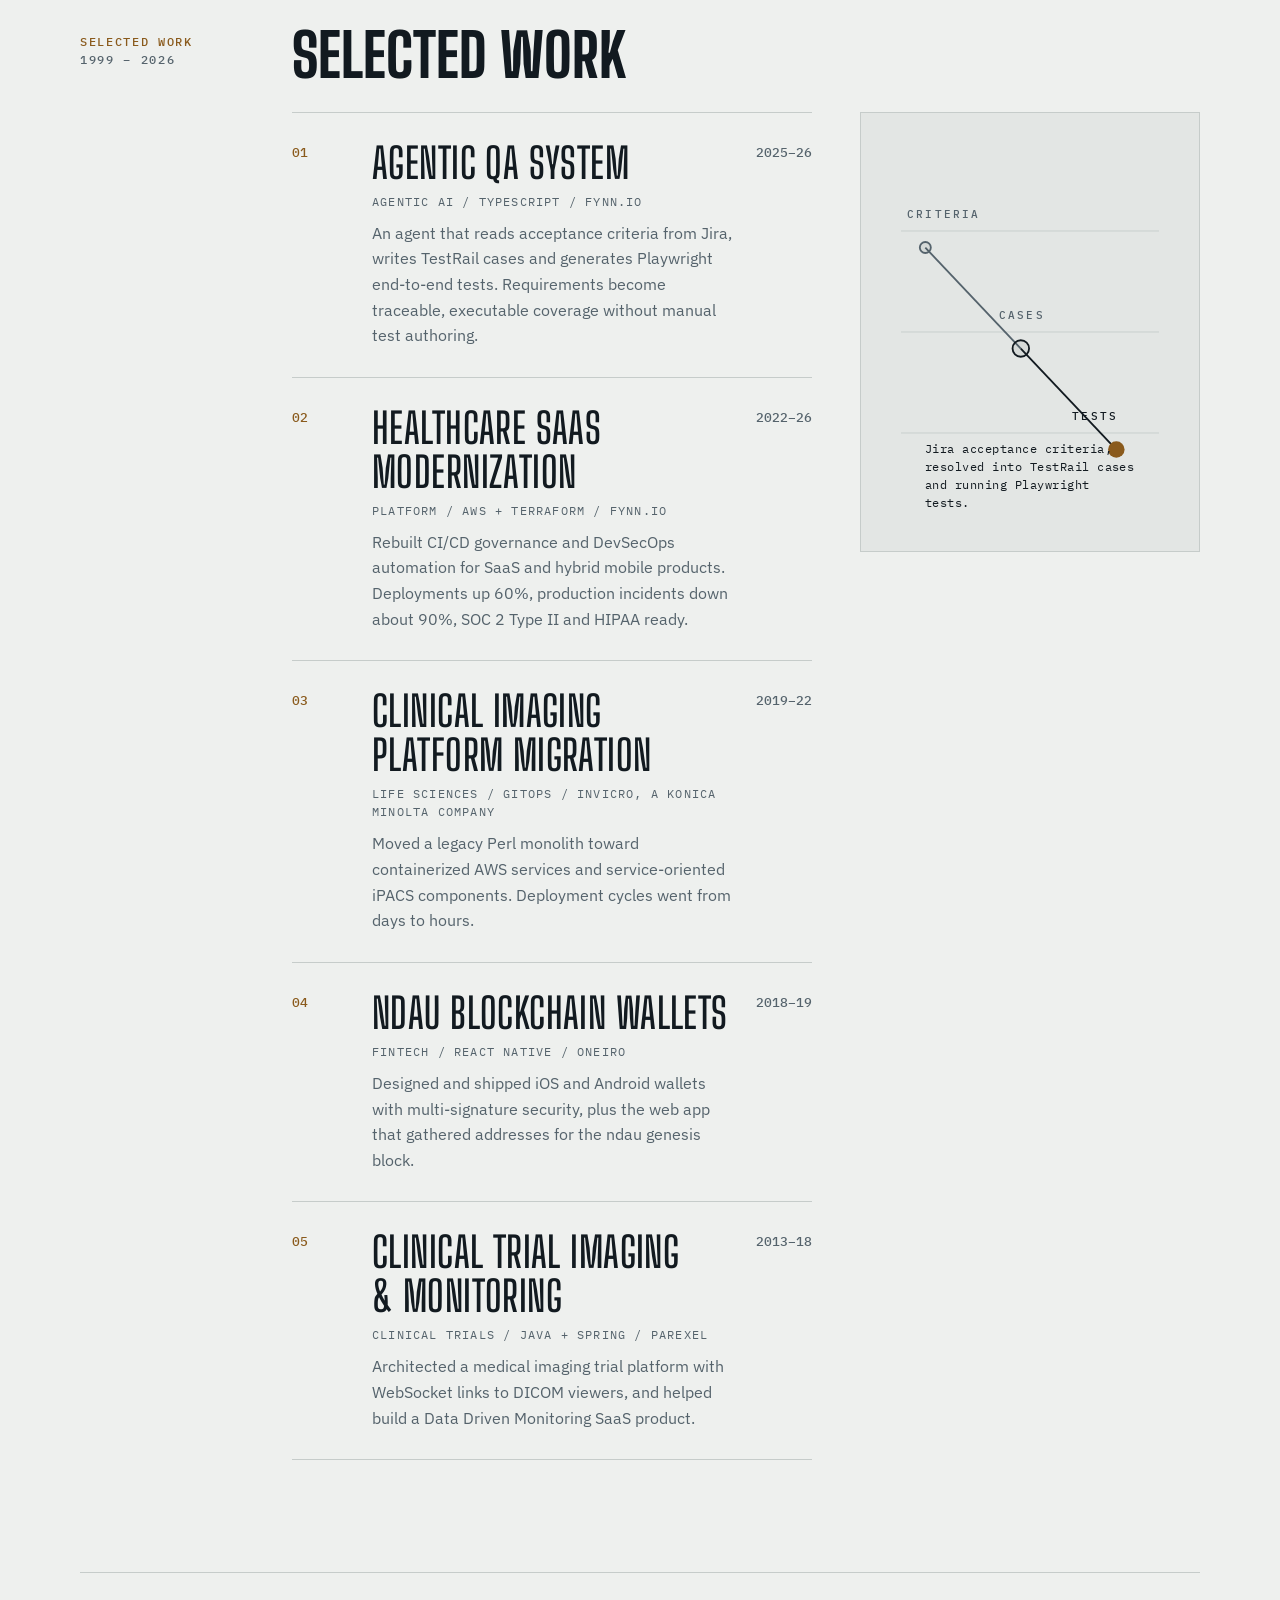
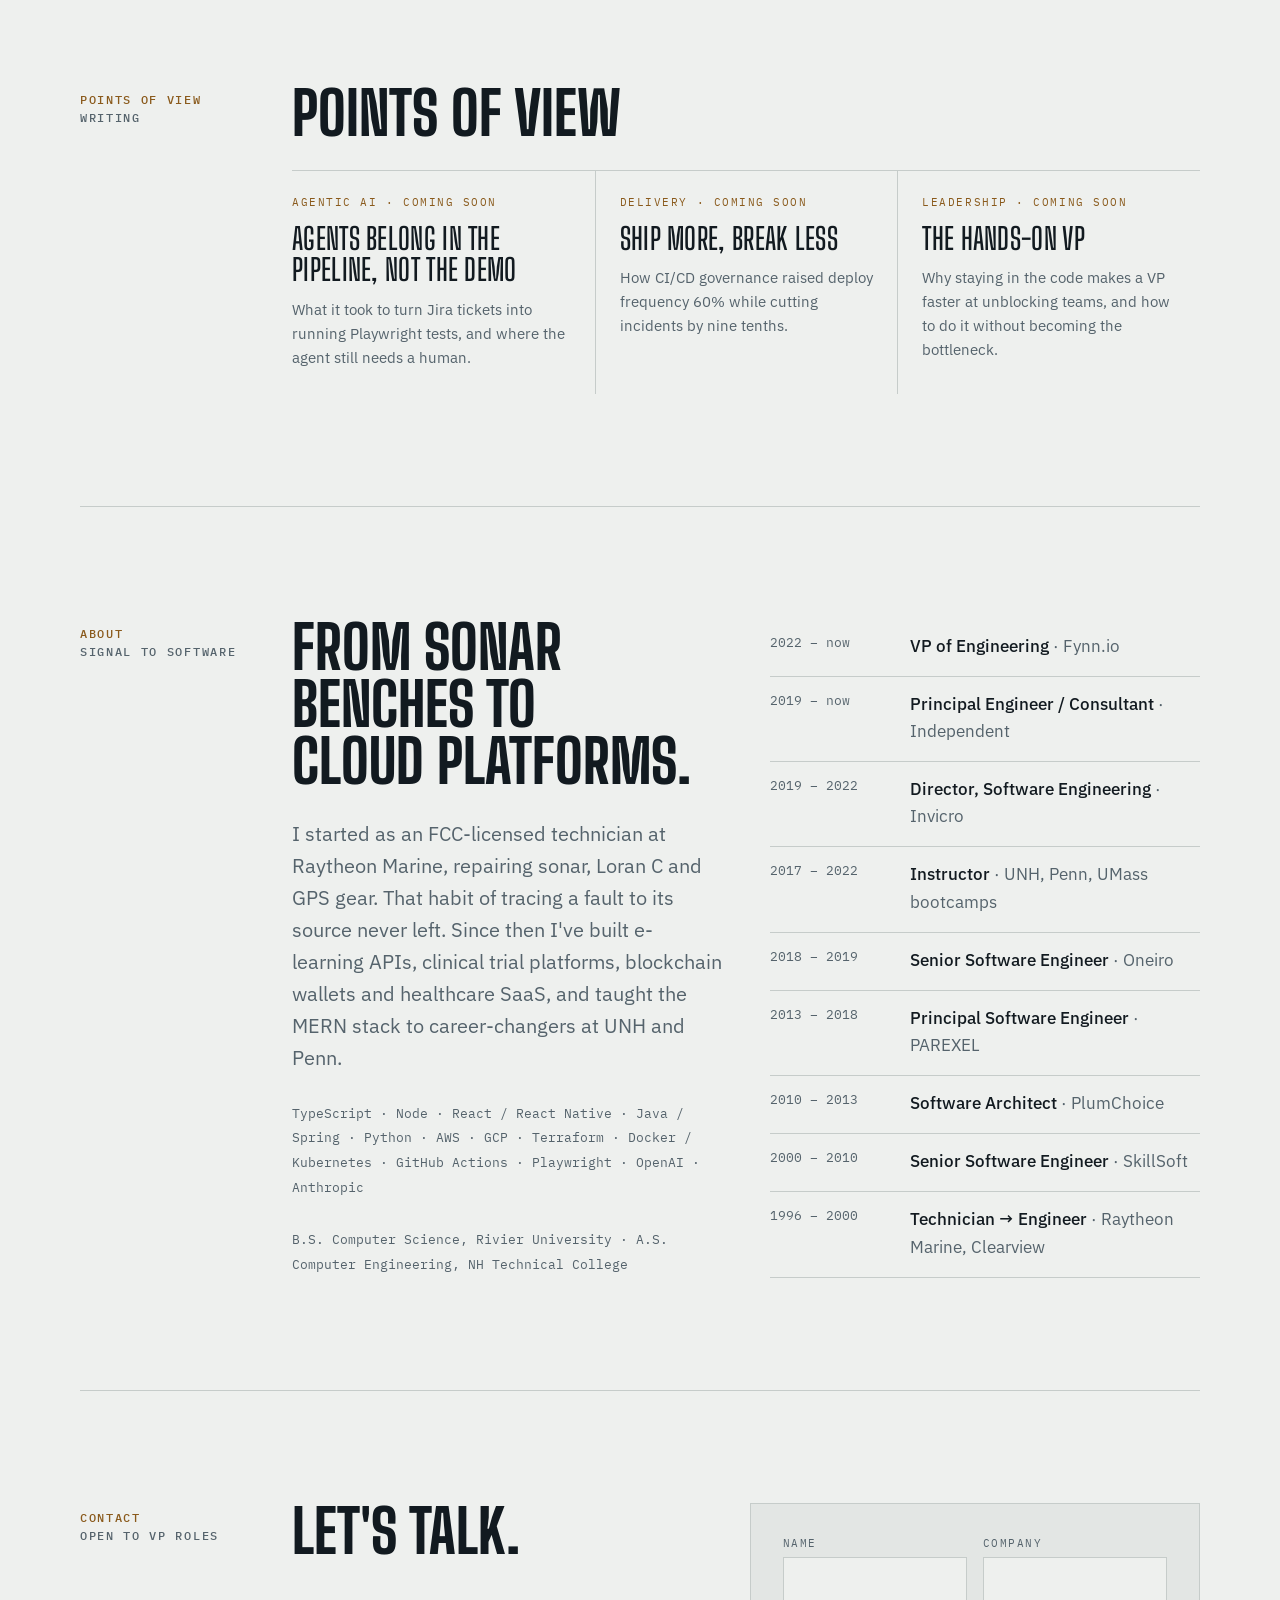
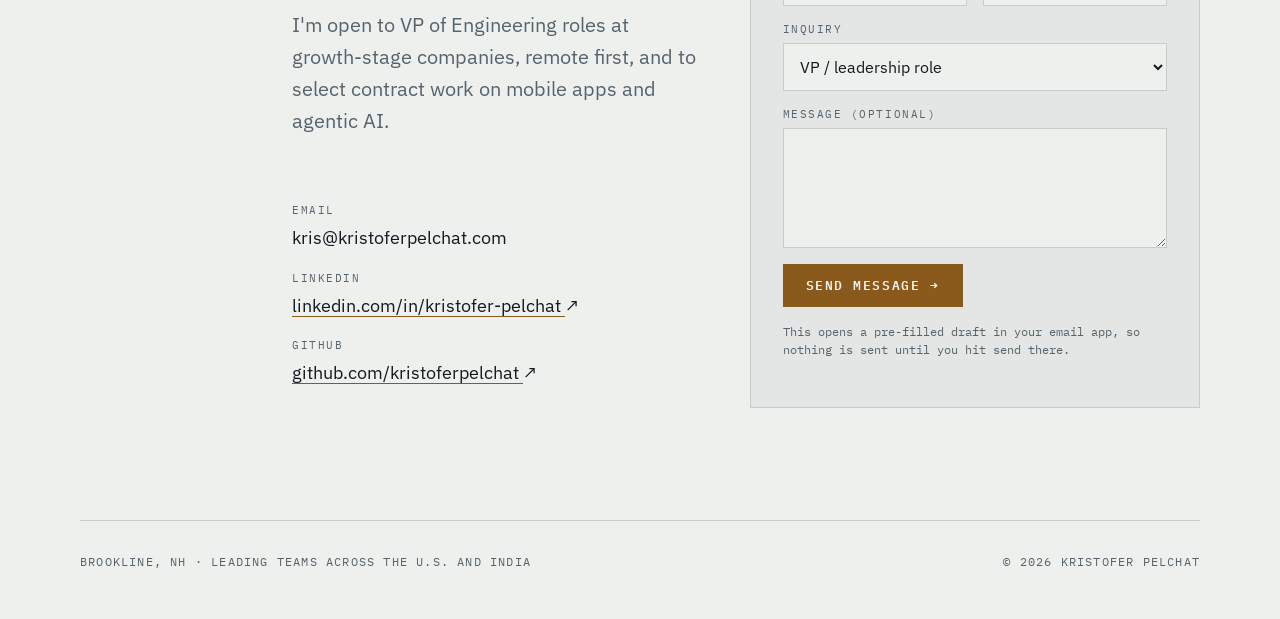
==== commit ad3f59fc: "Add a favicon based on the header logo (#6)" ====
--- a/index.html
+++ b/index.html
@@ -5,6 +5,11 @@
 <meta name="viewport" content="width=device-width,initial-scale=1,viewport-fit=cover">
 <title>Kristofer Pelchat</title>
 <meta name="description" content="VP of Engineering in Brookline, NH. 26 years building the teams and platforms that ship, from regulated healthcare SaaS to agentic AI.">
+<link rel="icon" href="/favicon.ico" sizes="48x48">
+<link rel="icon" href="/favicon.svg" type="image/svg+xml">
+<link rel="apple-touch-icon" href="/apple-touch-icon.png">
+<meta name="theme-color" content="#0d151c" media="(prefers-color-scheme: dark)">
+<meta name="theme-color" content="#eef0ee" media="(prefers-color-scheme: light)">
 <link rel="preconnect" href="https://fonts.googleapis.com">
 <link rel="preconnect" href="https://fonts.gstatic.com" crossorigin>
 <link rel="stylesheet" href="https://fonts.googleapis.com/css2?family=Big+Shoulders+Display:wght@600;800&family=IBM+Plex+Sans:wght@400;500;600&family=IBM+Plex+Mono:wght@400;500&display=swap">
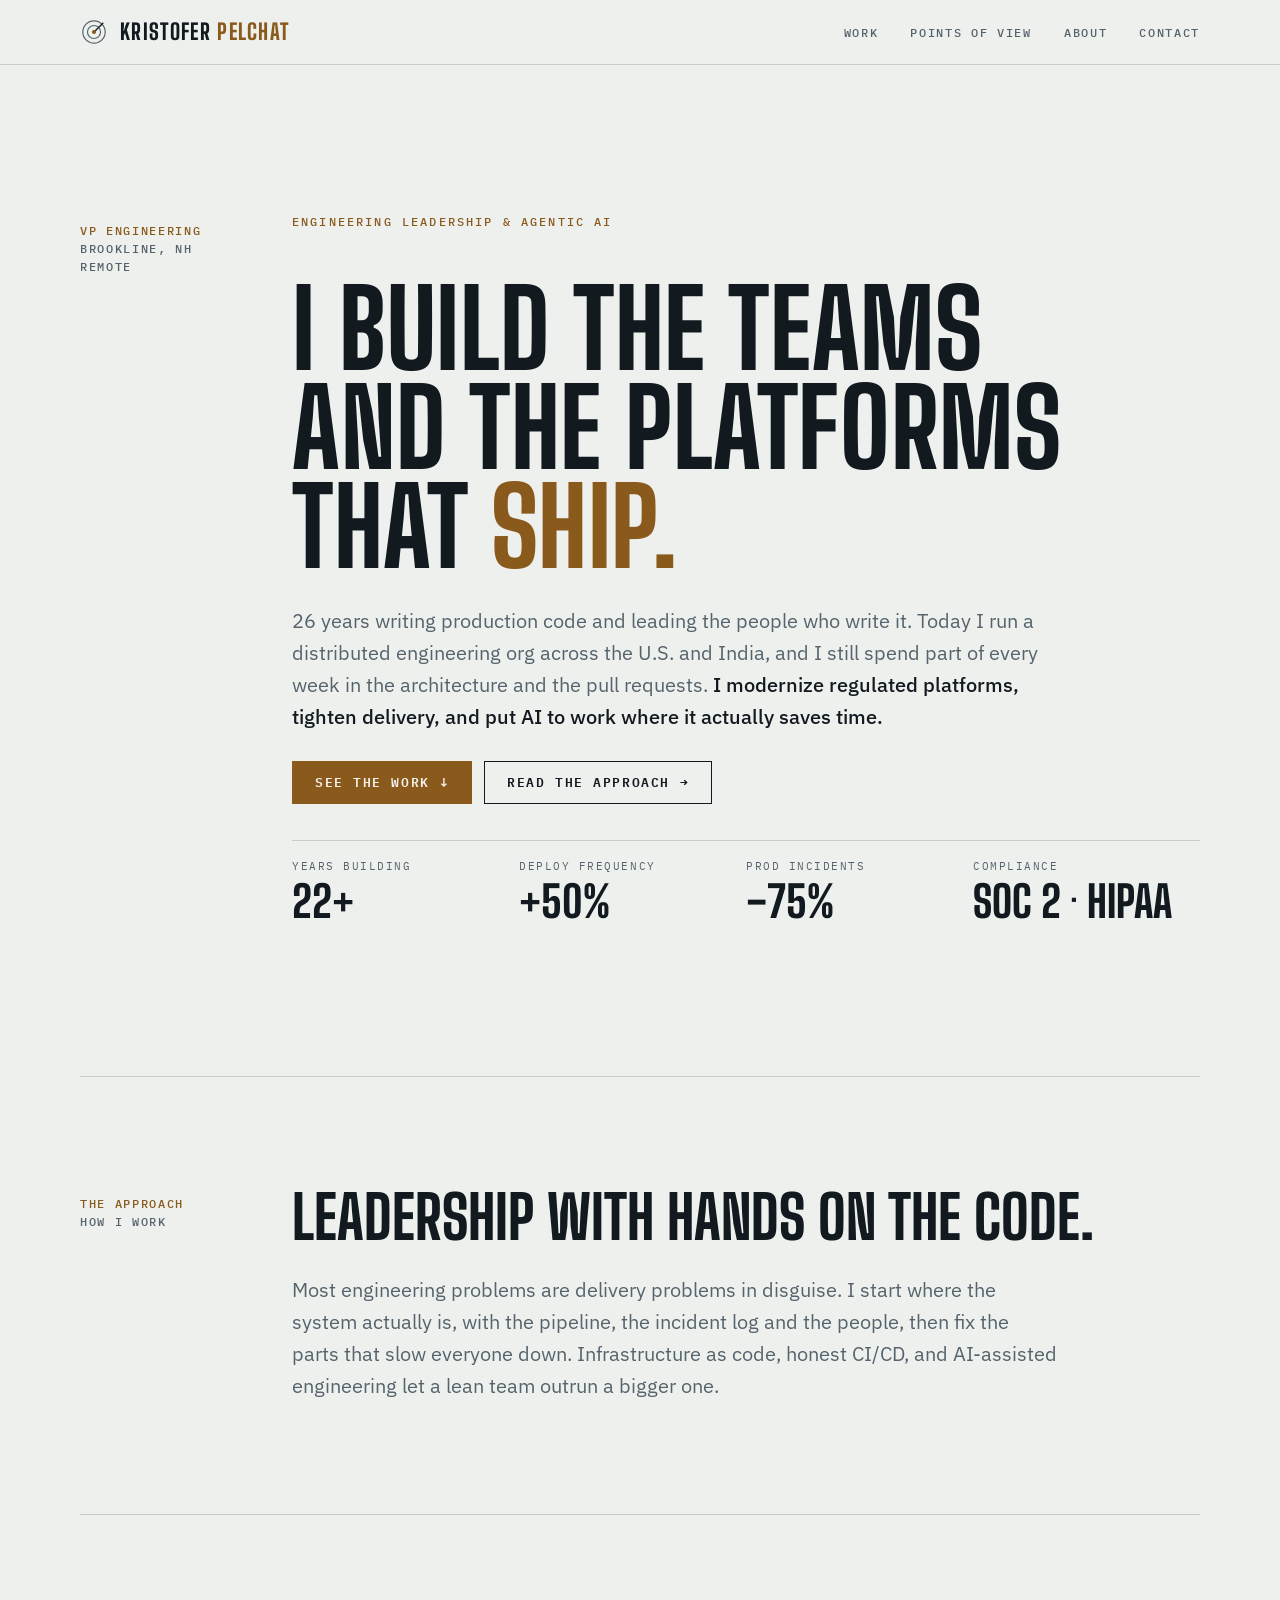
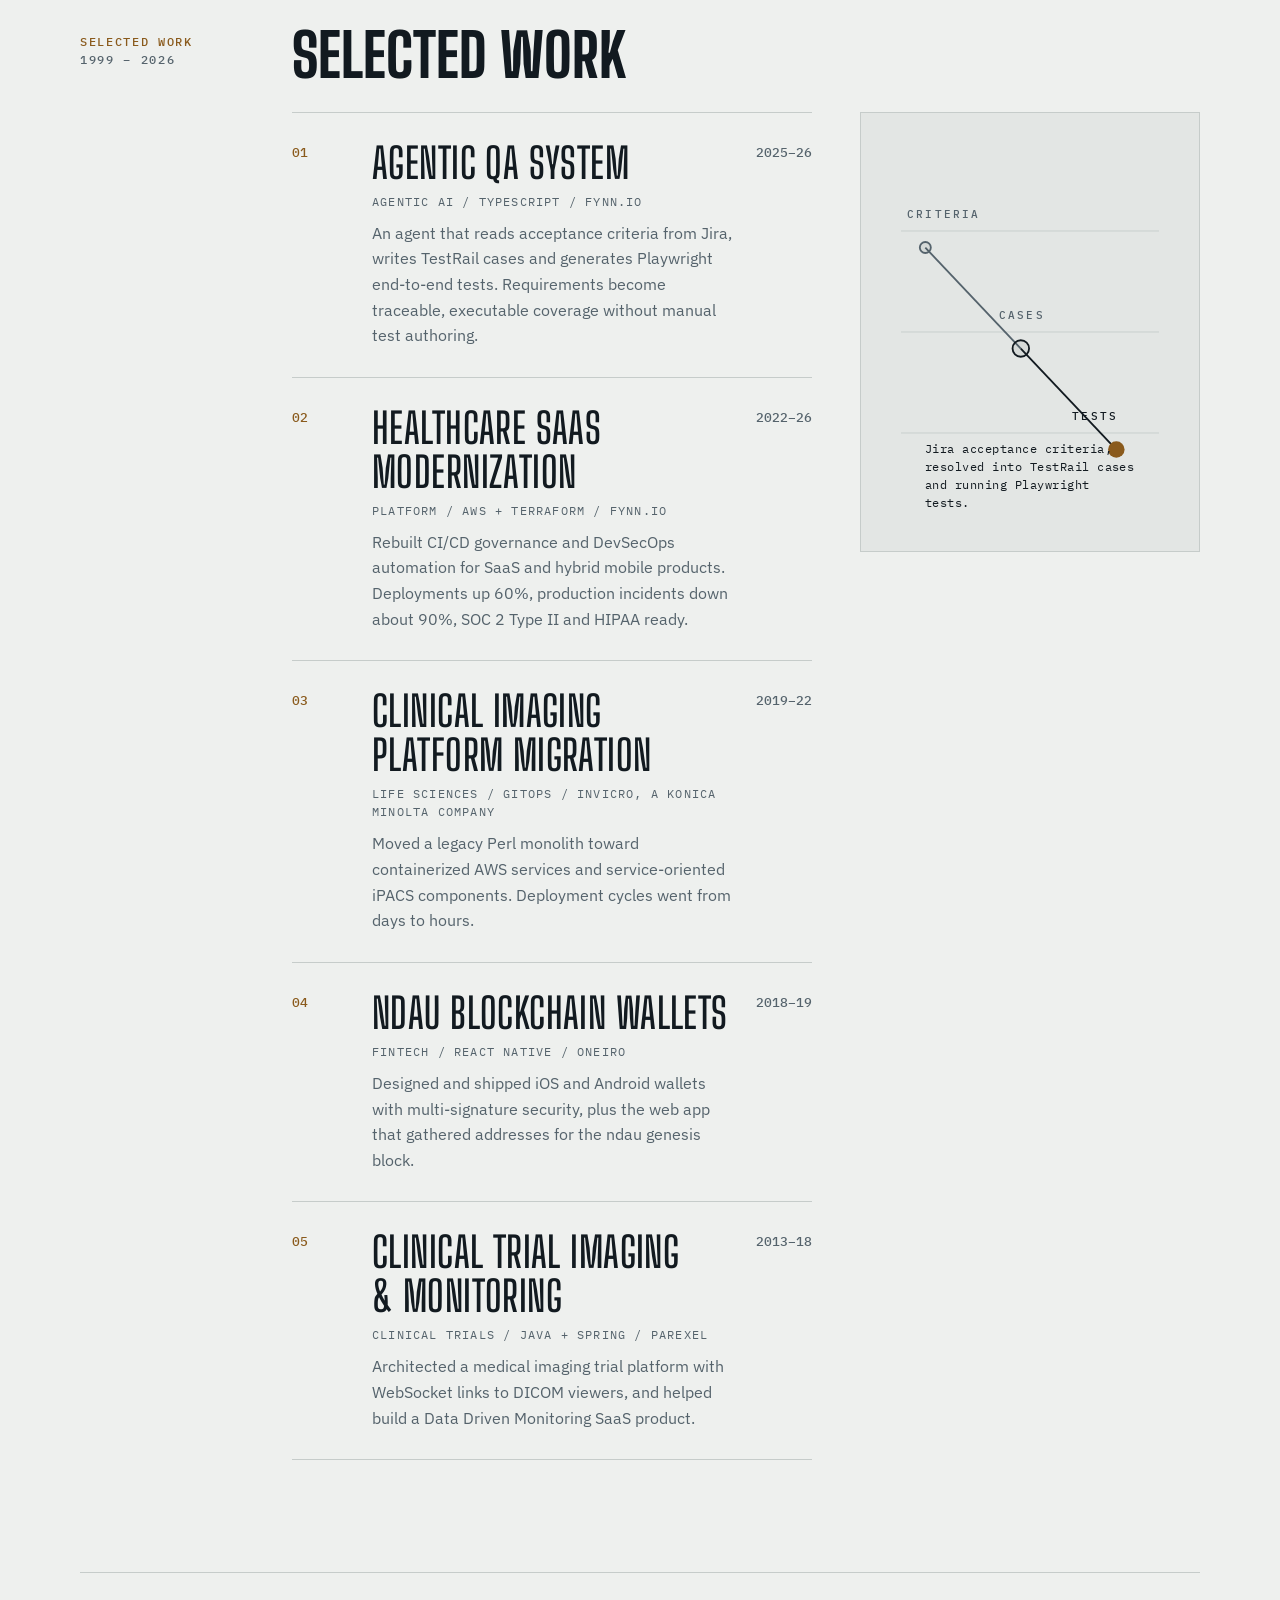
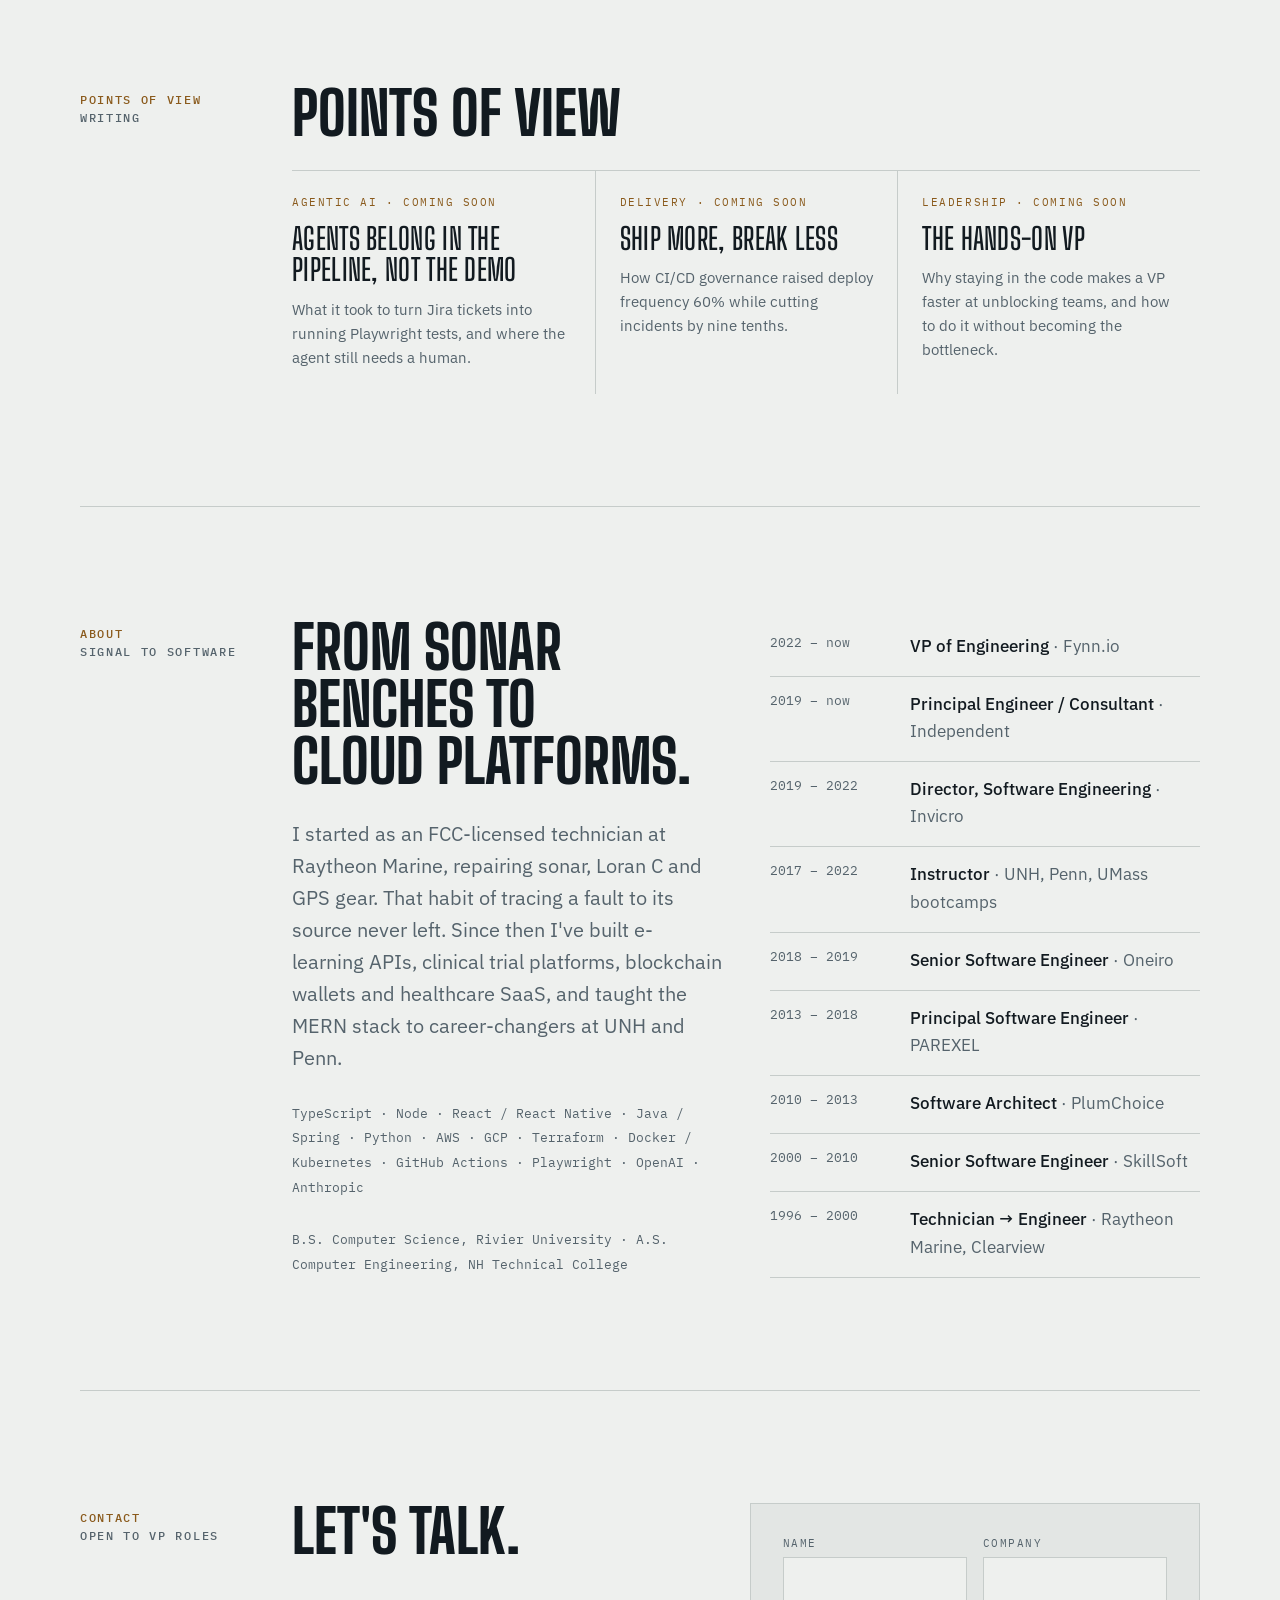
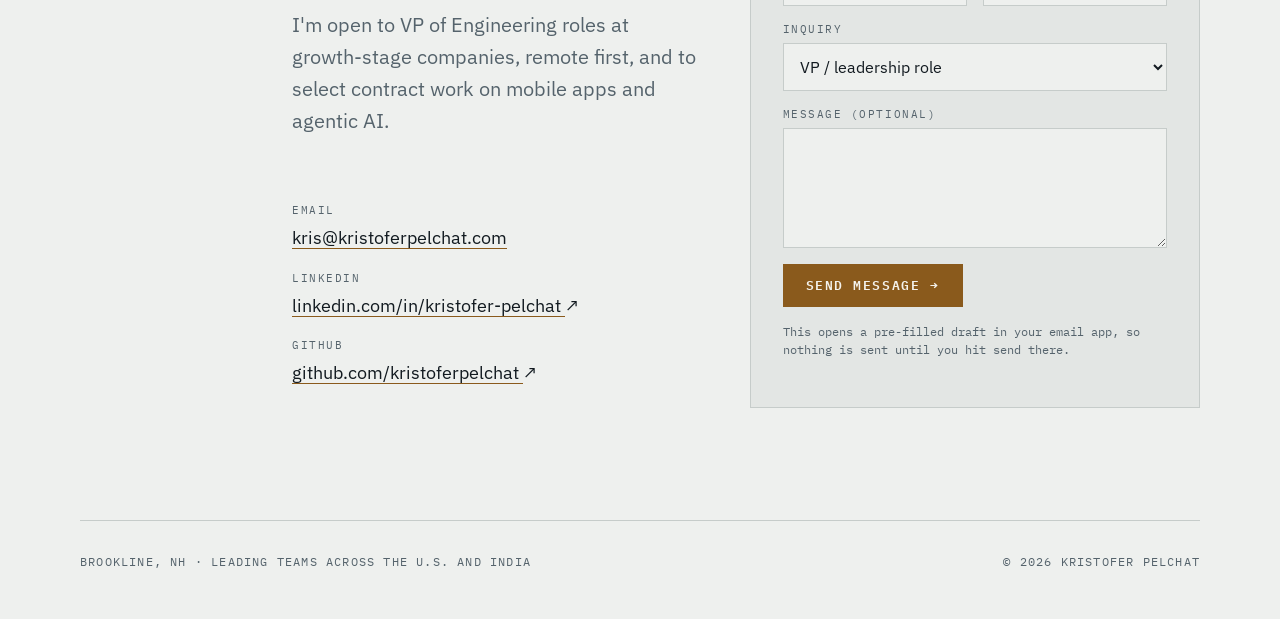
==== commit a17bdfe0: "Make the contact email a mailto link" ====
--- a/index.html
+++ b/index.html
@@ -233,7 +233,7 @@
         <h2 id="h-contact" data-reveal data-reveal-delay="80">Let's talk.</h2>
         <p class="lede" data-reveal data-reveal-delay="160">I'm open to VP of Engineering roles at growth-stage companies, remote first, and to select contract work on mobile apps and agentic AI.</p>
         <dl class="direct" data-reveal data-reveal-delay="240">
-          <div><dt>Email</dt><dd>kris@kristoferpelchat.com</dd></div>
+          <div><dt>Email</dt><dd><a href="mailto:kris@kristoferpelchat.com">kris@kristoferpelchat.com</a></dd></div>
           <div><dt>LinkedIn</dt><dd><a href="https://www.linkedin.com/in/kristofer-pelchat" target="_blank" rel="noopener">linkedin.com/in/kristofer-pelchat <span class="arrow u" aria-hidden="true">↗</span></a></dd></div>
           <div><dt>GitHub</dt><dd><a href="https://github.com/kristoferpelchat" target="_blank" rel="noopener">github.com/kristoferpelchat <span class="arrow u" aria-hidden="true">↗</span></a></dd></div>
         </dl>
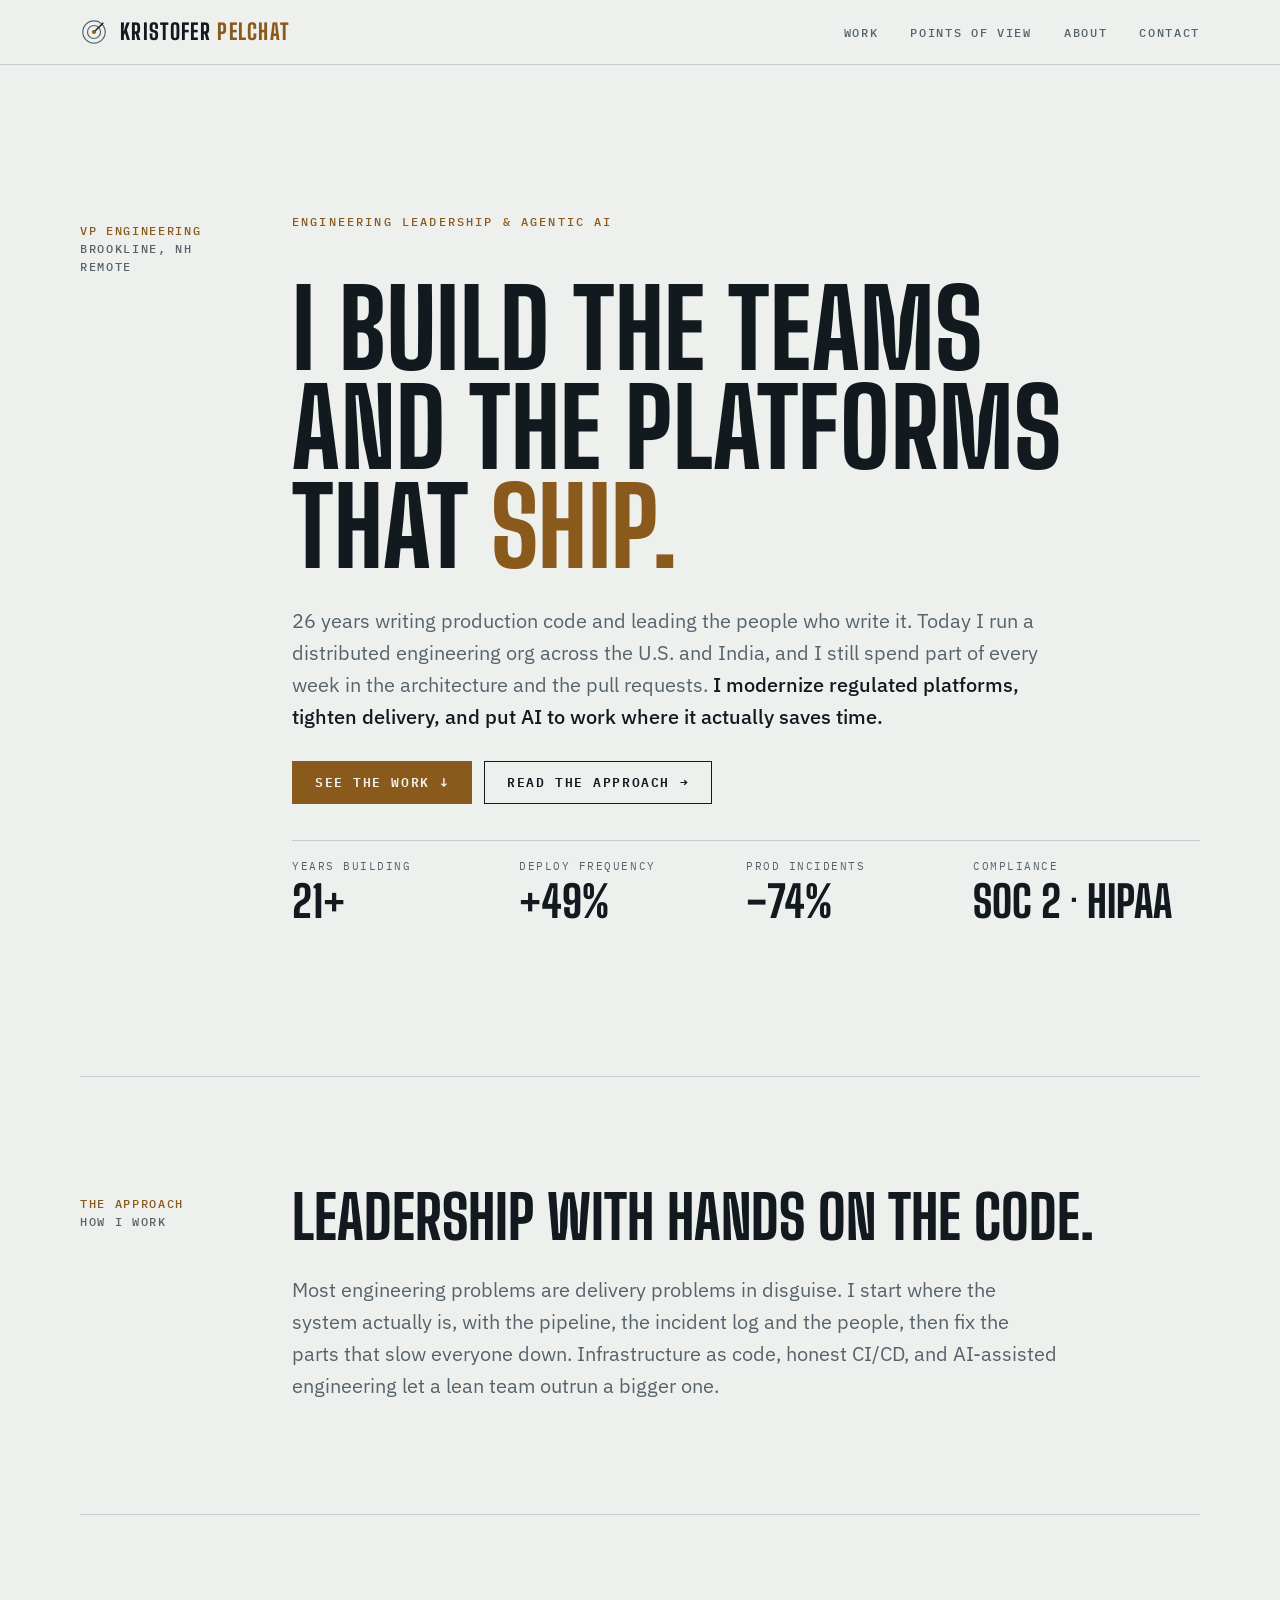
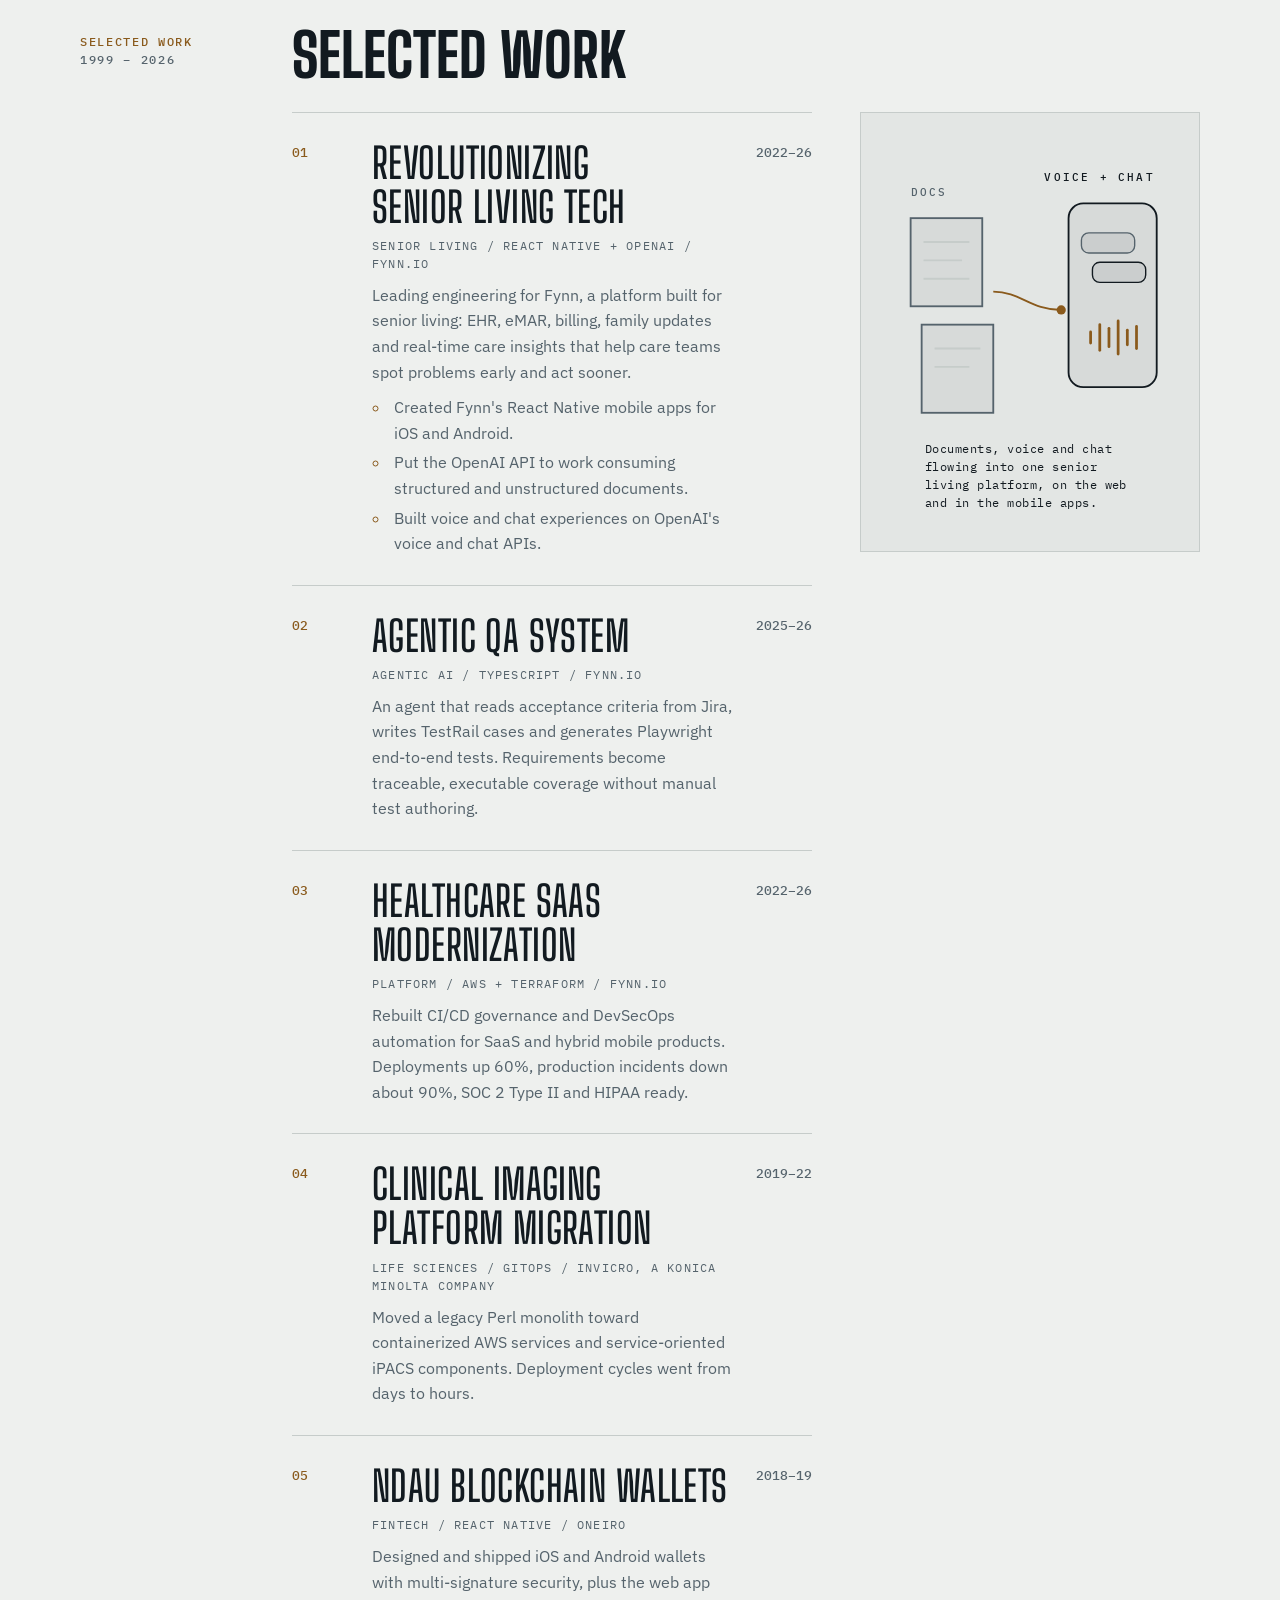
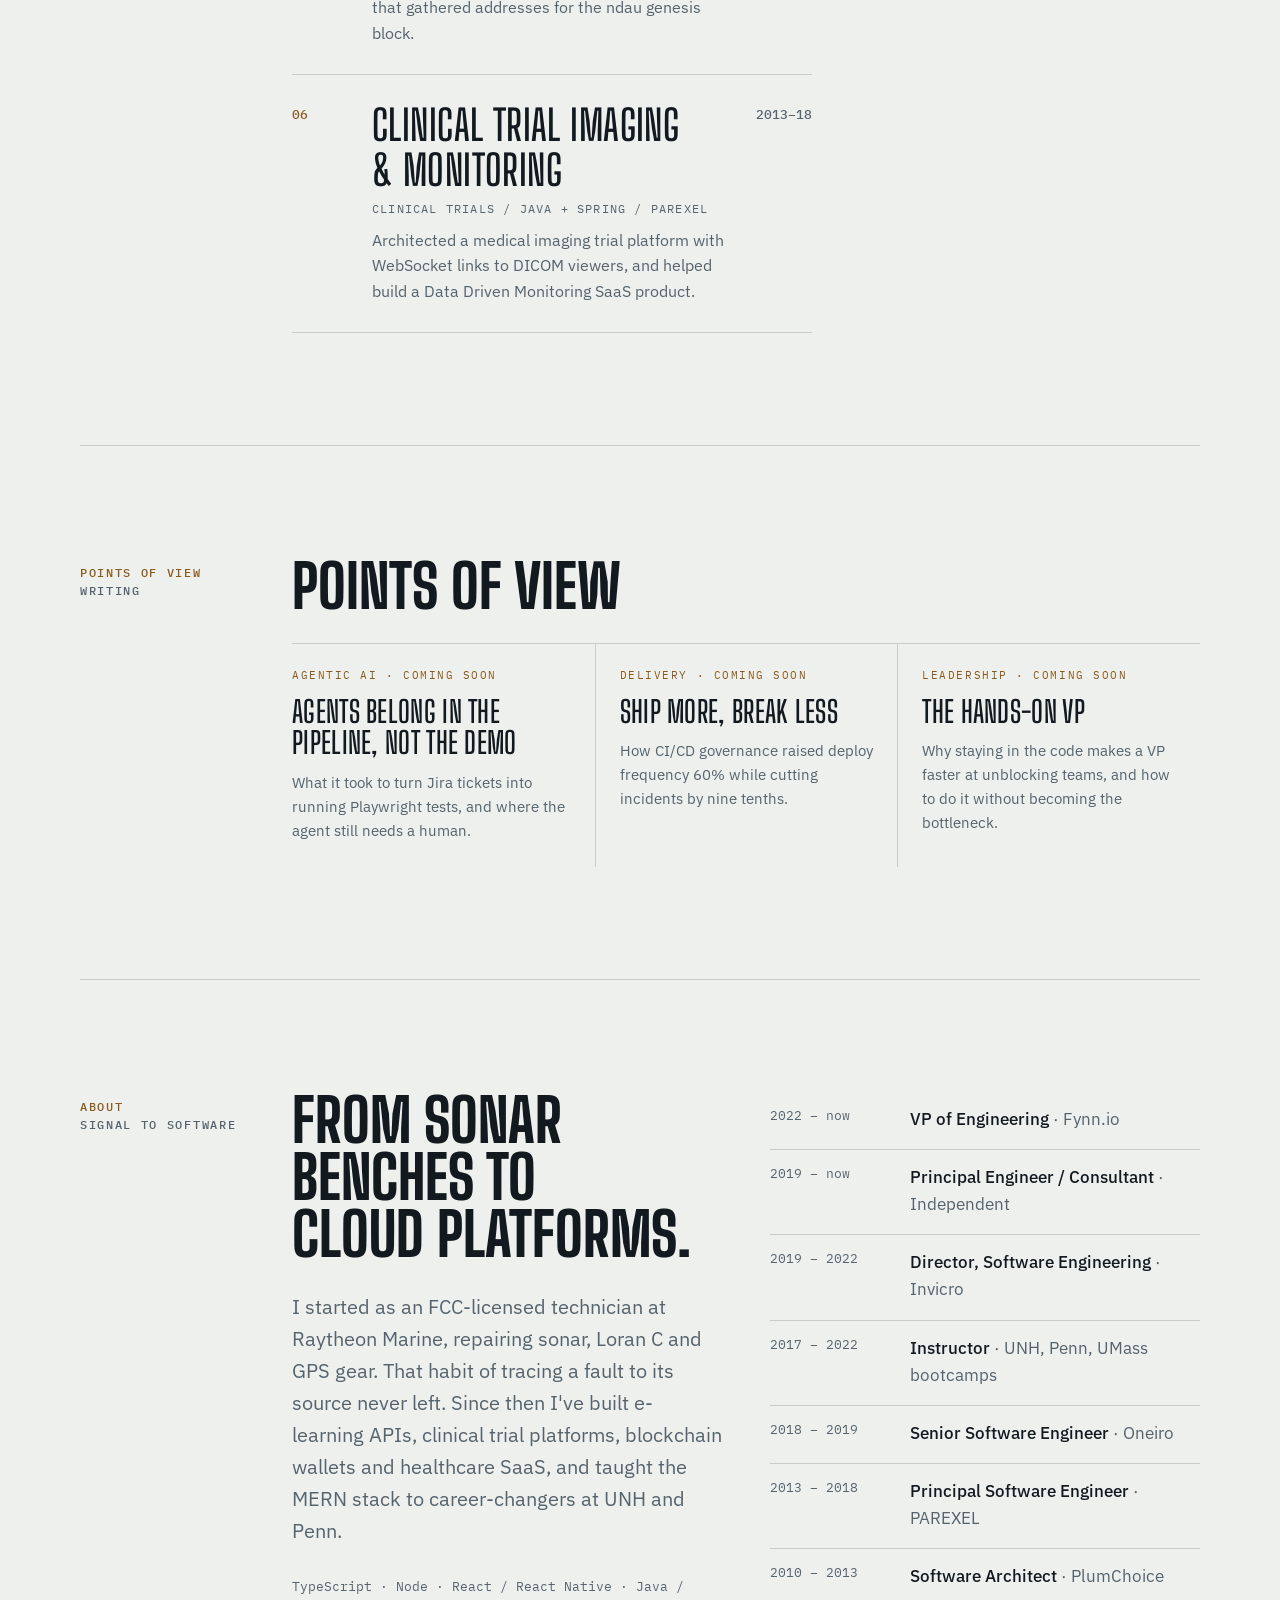
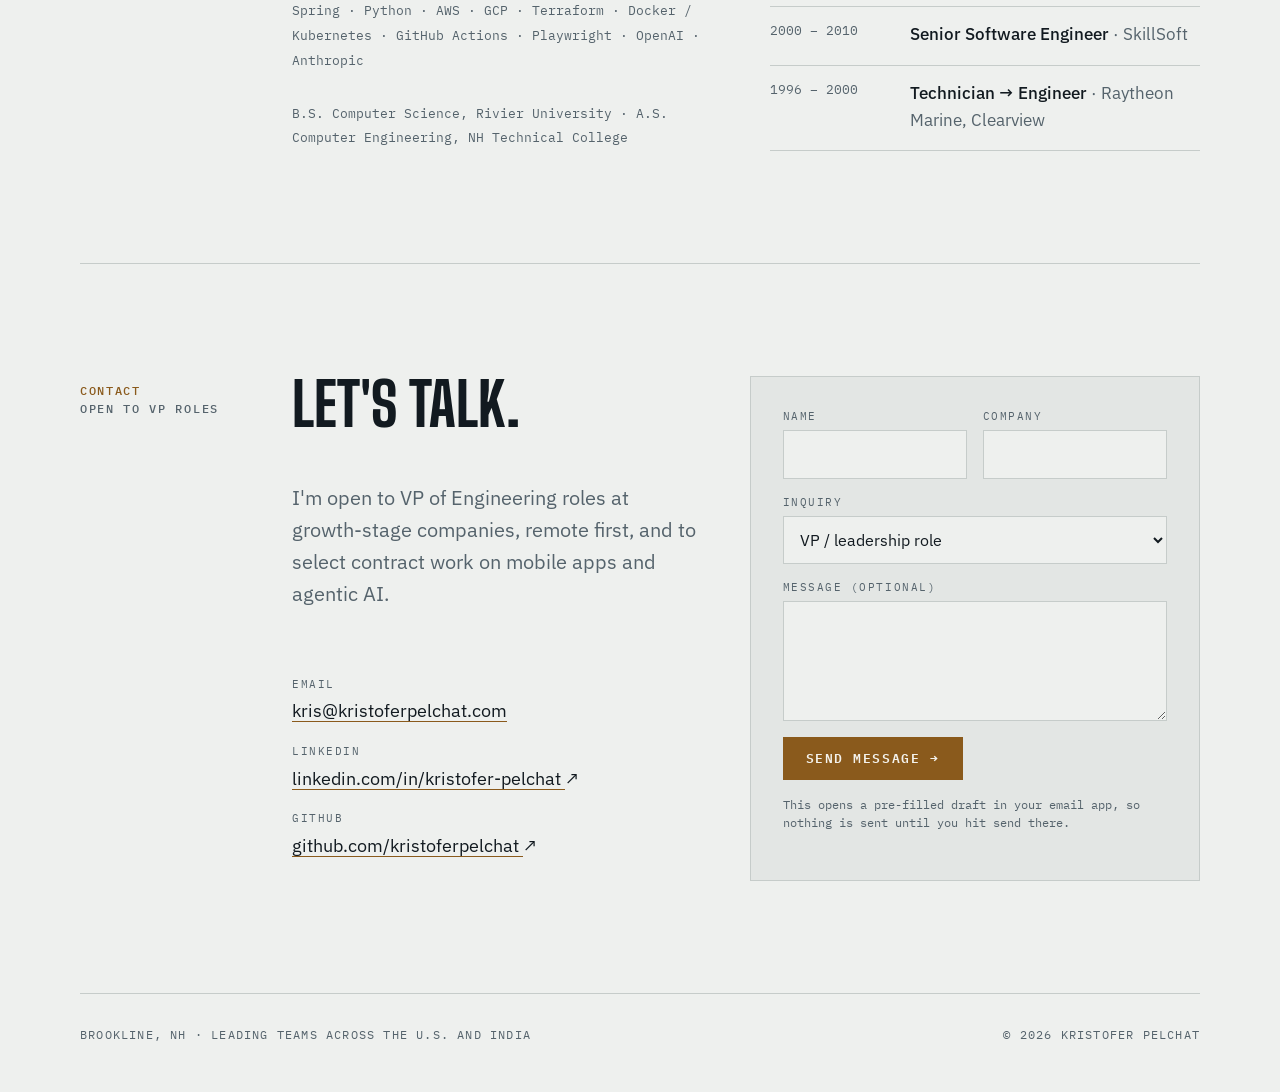
==== commit 5a8c780c: "Add senior living work at Fynn to selected work" ====
--- a/index.html
+++ b/index.html
@@ -78,14 +78,28 @@
           <li data-work-row="0" class="is-active">
             <span class="n">01</span>
             <div>
+              <h3>Revolutionizing senior living tech</h3>
+              <div class="meta">Senior living / React Native + OpenAI / Fynn.io</div>
+              <p>Leading engineering for Fynn, a platform built for senior living: EHR, eMAR, billing, family updates and real-time care insights that help care teams spot problems early and act sooner.</p>
+              <ul class="points">
+                <li>Created Fynn's React Native mobile apps for iOS and Android.</li>
+                <li>Put the OpenAI API to work consuming structured and unstructured documents.</li>
+                <li>Built voice and chat experiences on OpenAI's voice and chat APIs.</li>
+              </ul>
+            </div>
+            <span class="yr">2022–26</span>
+          </li>
+          <li data-work-row="1">
+            <span class="n">02</span>
+            <div>
               <h3>Agentic QA system</h3>
               <div class="meta">Agentic AI / TypeScript / Fynn.io</div>
               <p>An agent that reads acceptance criteria from Jira, writes TestRail cases and generates Playwright end-to-end tests. Requirements become traceable, executable coverage without manual test authoring.</p>
             </div>
             <span class="yr">2025–26</span>
           </li>
-          <li data-work-row="1">
-            <span class="n">02</span>
+          <li data-work-row="2">
+            <span class="n">03</span>
             <div>
               <h3>Healthcare SaaS modernization</h3>
               <div class="meta">Platform / AWS + Terraform / Fynn.io</div>
@@ -93,8 +107,8 @@
             </div>
             <span class="yr">2022–26</span>
           </li>
-          <li data-work-row="2">
-            <span class="n">03</span>
+          <li data-work-row="3">
+            <span class="n">04</span>
             <div>
               <h3>Clinical imaging platform migration</h3>
               <div class="meta">Life sciences / GitOps / Invicro, a Konica Minolta company</div>
@@ -102,8 +116,8 @@
             </div>
             <span class="yr">2019–22</span>
           </li>
-          <li data-work-row="3">
-            <span class="n">04</span>
+          <li data-work-row="4">
+            <span class="n">05</span>
             <div>
               <h3>ndau blockchain wallets</h3>
               <div class="meta">Fintech / React Native / Oneiro</div>
@@ -111,8 +125,8 @@
             </div>
             <span class="yr">2018–19</span>
           </li>
-          <li data-work-row="4">
-            <span class="n">05</span>
+          <li data-work-row="5">
+            <span class="n">06</span>
             <div>
               <h3>Clinical trial imaging &amp; monitoring</h3>
               <div class="meta">Clinical trials / Java + Spring / PAREXEL</div>
@@ -124,6 +138,22 @@
 
         <div class="preview" aria-hidden="true">
           <figure class="panel is-active" data-work-panel="0">
+            <svg viewBox="0 0 340 440" preserveAspectRatio="xMidYMid slice">
+              <g transform="translate(0 -24)">
+              <g stroke-width="2"><rect class="soft mid" x="40" y="120" width="78" height="96"/><rect class="soft mid" x="52" y="236" width="78" height="96"/></g>
+              <g stroke-width="2"><line class="dim" x1="54" y1="146" x2="104" y2="146"/><line class="dim" x1="54" y1="166" x2="96" y2="166"/><line class="dim" x1="54" y1="186" x2="104" y2="186"/><line class="dim" x1="66" y1="262" x2="116" y2="262"/><line class="dim" x1="66" y1="282" x2="104" y2="282"/></g>
+              <path class="accs" d="M 130,200 C 160,200 170,220 204,220" fill="none" stroke-width="2"/>
+              <circle class="acc" cx="204" cy="220" r="5"/>
+              <rect class="soft hi" x="212" y="104" width="96" height="200" rx="16" stroke-width="2"/>
+              <rect class="soft mid" x="226" y="136" width="58" height="22" rx="8" stroke-width="1.5"/>
+              <rect class="soft hi" x="238" y="168" width="58" height="22" rx="8" stroke-width="1.5"/>
+              <g class="accs" stroke-width="3" stroke-linecap="round"><line x1="236" y1="244" x2="236" y2="256"/><line x1="246" y1="236" x2="246" y2="264"/><line x1="256" y1="240" x2="256" y2="260"/><line x1="266" y1="232" x2="266" y2="268"/><line x1="276" y1="242" x2="276" y2="258"/><line x1="286" y1="238" x2="286" y2="262"/></g>
+              <text x="40" y="96">DOCS</text><text class="on" x="306" y="80" text-anchor="end">VOICE + CHAT</text>
+              </g>
+            </svg>
+            <figcaption>Documents, voice and chat flowing into one senior living platform, on the web and in the mobile apps.</figcaption>
+          </figure>
+          <figure class="panel" data-work-panel="1">
             <svg viewBox="0 0 340 440" preserveAspectRatio="xMidYMid slice">
               <g stroke-width="1"><line class="dim" x1="0" y1="110" x2="340" y2="110"/><line class="dim" x1="0" y1="220" x2="340" y2="220"/><line class="dim" x1="0" y1="330" x2="340" y2="330"/></g>
               <text x="36" y="96">CRITERIA</text><text x="136" y="206">CASES</text><text class="on" x="216" y="316">TESTS</text>
@@ -135,7 +165,7 @@
             </svg>
             <figcaption>Jira acceptance criteria, resolved into TestRail cases and running Playwright tests.</figcaption>
           </figure>
-          <figure class="panel" data-work-panel="1">
+          <figure class="panel" data-work-panel="2">
             <svg viewBox="0 0 340 440" preserveAspectRatio="xMidYMid slice">
               <g stroke-width="2"><rect class="soft mid" x="40" y="250" width="40" height="60"/><rect class="soft mid" x="100" y="220" width="40" height="90"/><rect class="soft mid" x="160" y="180" width="40" height="130"/><rect class="soft hi" x="220" y="130" width="40" height="180"/></g>
               <path class="accs" d="M 40,120 C 120,130 170,250 290,292" fill="none" stroke-width="2" stroke-dasharray="4 6"/>
@@ -145,7 +175,7 @@
             </svg>
             <figcaption>Deploys climb while incidents fall: governance that speeds teams up.</figcaption>
           </figure>
-          <figure class="panel" data-work-panel="2">
+          <figure class="panel" data-work-panel="3">
             <svg viewBox="0 0 340 440" preserveAspectRatio="xMidYMid slice">
               <rect class="soft mid" x="40" y="140" width="100" height="140" stroke-width="2"/>
               <g stroke-width="2"><rect class="soft hi" x="200" y="120" width="44" height="44"/><rect class="soft hi" x="256" y="120" width="44" height="44"/><rect class="soft hi" x="200" y="188" width="44" height="44"/><rect class="soft mid" x="256" y="188" width="44" height="44"/><rect class="soft hi" x="200" y="256" width="44" height="44"/><rect class="soft hi" x="256" y="256" width="44" height="44"/></g>
@@ -155,7 +185,7 @@
             </svg>
             <figcaption>A Perl monolith, carved into containerized services. Days to hours.</figcaption>
           </figure>
-          <figure class="panel" data-work-panel="3">
+          <figure class="panel" data-work-panel="4">
             <svg viewBox="0 0 340 440" preserveAspectRatio="xMidYMid slice">
               <g fill="none" stroke-width="1.5"><path class="mid" d="M 50,120 C 150,120 180,220 250,220"/><path class="mid" d="M 50,220 L 250,220"/><path class="dim" d="M 50,320 C 150,320 180,220 250,220"/></g>
               <circle class="soft hi" cx="50" cy="120" r="7" stroke-width="2"/><circle class="soft hi" cx="50" cy="220" r="7" stroke-width="2"/><circle class="soft mid" cx="50" cy="320" r="7" stroke-width="2"/>
@@ -165,7 +195,7 @@
             </svg>
             <figcaption>Multi-signature wallets: no single key can move the funds.</figcaption>
           </figure>
-          <figure class="panel" data-work-panel="4">
+          <figure class="panel" data-work-panel="5">
             <svg viewBox="0 0 340 440" preserveAspectRatio="xMidYMid slice">
               <g fill="none" stroke-width="1.5"><circle class="dim" cx="110" cy="210" r="90"/><circle class="mid" cx="110" cy="210" r="56"/><circle class="hi" cx="110" cy="210" r="22"/></g>
               <path class="accs" d="M 132,210 C 190,210 210,150 290,150" fill="none" stroke-width="2"/>
--- a/styles.css
+++ b/styles.css
@@ -97,12 +97,16 @@
 /* work index: rows on the left, a sticky preview that follows the hovered row */
 .work-index { display: grid; grid-template-columns: minmax(0, 1fr) 340px; gap: 48px; align-items: start; }
 .work { list-style: none; margin: 0; padding: 0; border-top: 1px solid var(--rule); }
-.work li { display: grid; grid-template-columns: 56px minmax(0, 1fr) auto; gap: 8px 24px; padding-block: 28px; border-bottom: 1px solid var(--rule); transition: opacity .35s ease; }
-@media (hover: hover) { .work-index:hover .work li:not(.is-active) { opacity: .42; } }
+.work > li { display: grid; grid-template-columns: 56px minmax(0, 1fr) auto; gap: 8px 24px; padding-block: 28px; border-bottom: 1px solid var(--rule); transition: opacity .35s ease; }
+@media (hover: hover) { .work-index:hover .work > li:not(.is-active) { opacity: .42; } }
 .work h3 { font-size: clamp(28px, 3.4vw, 42px); }
 .work .n { font: 500 13px/1.9 var(--mono); color: var(--accent); font-variant-numeric: tabular-nums; }
 .work .meta { font: 400 12px/1.5 var(--mono); letter-spacing: .1em; text-transform: uppercase; color: var(--muted); margin-top: 8px; }
 .work p { color: var(--muted); margin-top: 10px; font-size: 16px; }
+.work .points { margin: 10px 0 0; padding-left: 18px; color: var(--muted); font-size: 16px; }
+.work .points li { padding-left: 4px; }
+.work .points li::marker { color: var(--accent); }
+.work .points li + li { margin-top: 4px; }
 .work .yr { font: 500 13px/1.9 var(--mono); color: var(--muted); white-space: nowrap; font-variant-numeric: tabular-nums; }
 .preview { position: sticky; top: calc(var(--hdr) + 32px); height: 440px; background: var(--surface); border: 1px solid var(--rule); overflow: hidden; }
 .panel { position: absolute; inset: 0; opacity: 0; transform: scale(1.03); transition: opacity .5s ease, transform .9s var(--ease); }
@@ -118,7 +122,7 @@
 .panel text { fill: var(--muted); font: 500 12px var(--mono); letter-spacing: .2em; }
 .panel text.on { fill: var(--fg); }
 @media (max-width: 960px) { .work-index { grid-template-columns: minmax(0, 1fr); } .preview { display: none; } }
-@media (max-width: 560px) { .work li { grid-template-columns: 36px minmax(0, 1fr); } .work .yr { grid-column: 2; } }
+@media (max-width: 560px) { .work > li { grid-template-columns: 36px minmax(0, 1fr); } .work .yr { grid-column: 2; } }
 
 /* points of view */
 .pov { display: grid; grid-template-columns: repeat(3, minmax(0, 1fr)); gap: 0; border-top: 1px solid var(--rule); }
@@ -175,9 +179,9 @@
   .ctas .btn { justify-content: space-between; }
   .readout dd { font-size: 30px; }
   .readout div:last-child dd { font-size: 24px; }
-  .work li { gap: 6px 14px; padding-block: 22px; }
+  .work > li { gap: 6px 14px; padding-block: 22px; }
   .work h3 { font-size: 26px; }
-  .work p { font-size: 15px; }
+  .work p, .work .points { font-size: 15px; }
   .pov article { padding-block: 20px; }
   .line li { grid-template-columns: 92px minmax(0, 1fr); gap: 12px; font-size: 15px; }
   .line .when { font-size: 12px; }
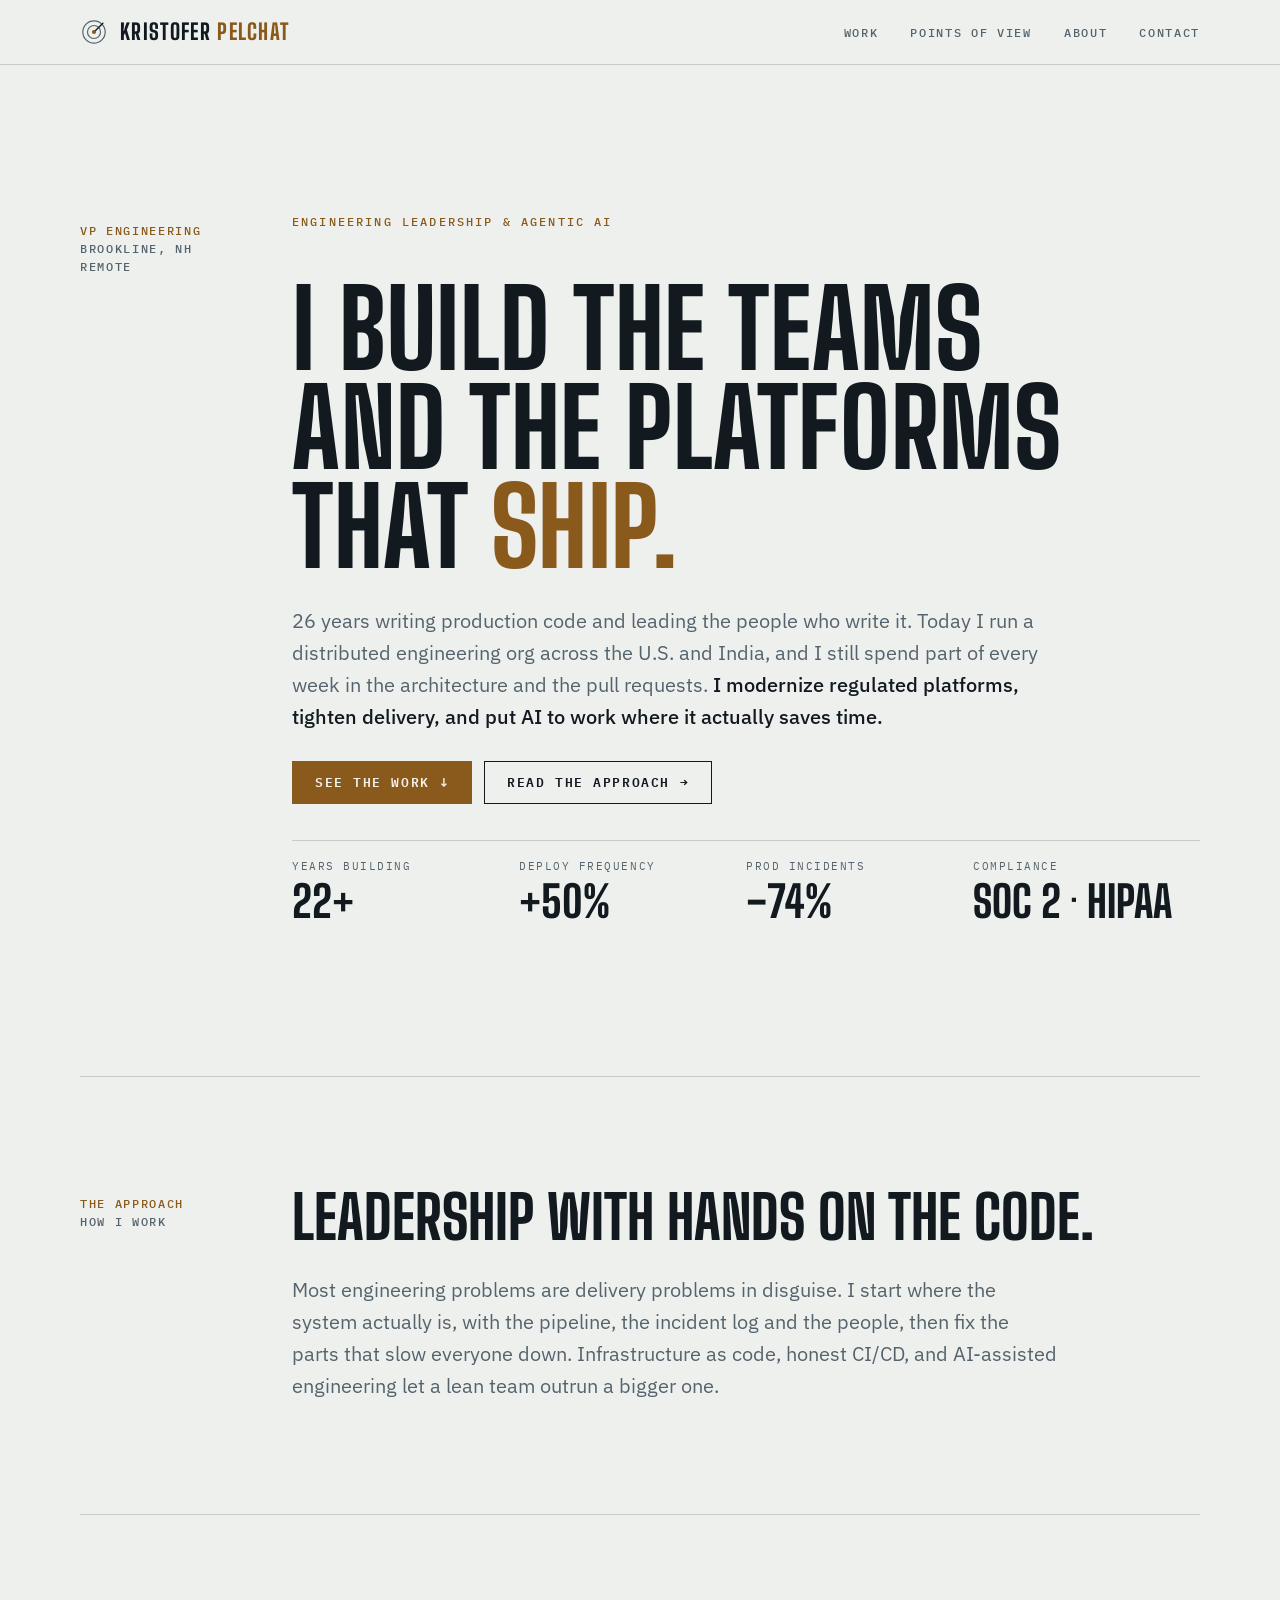
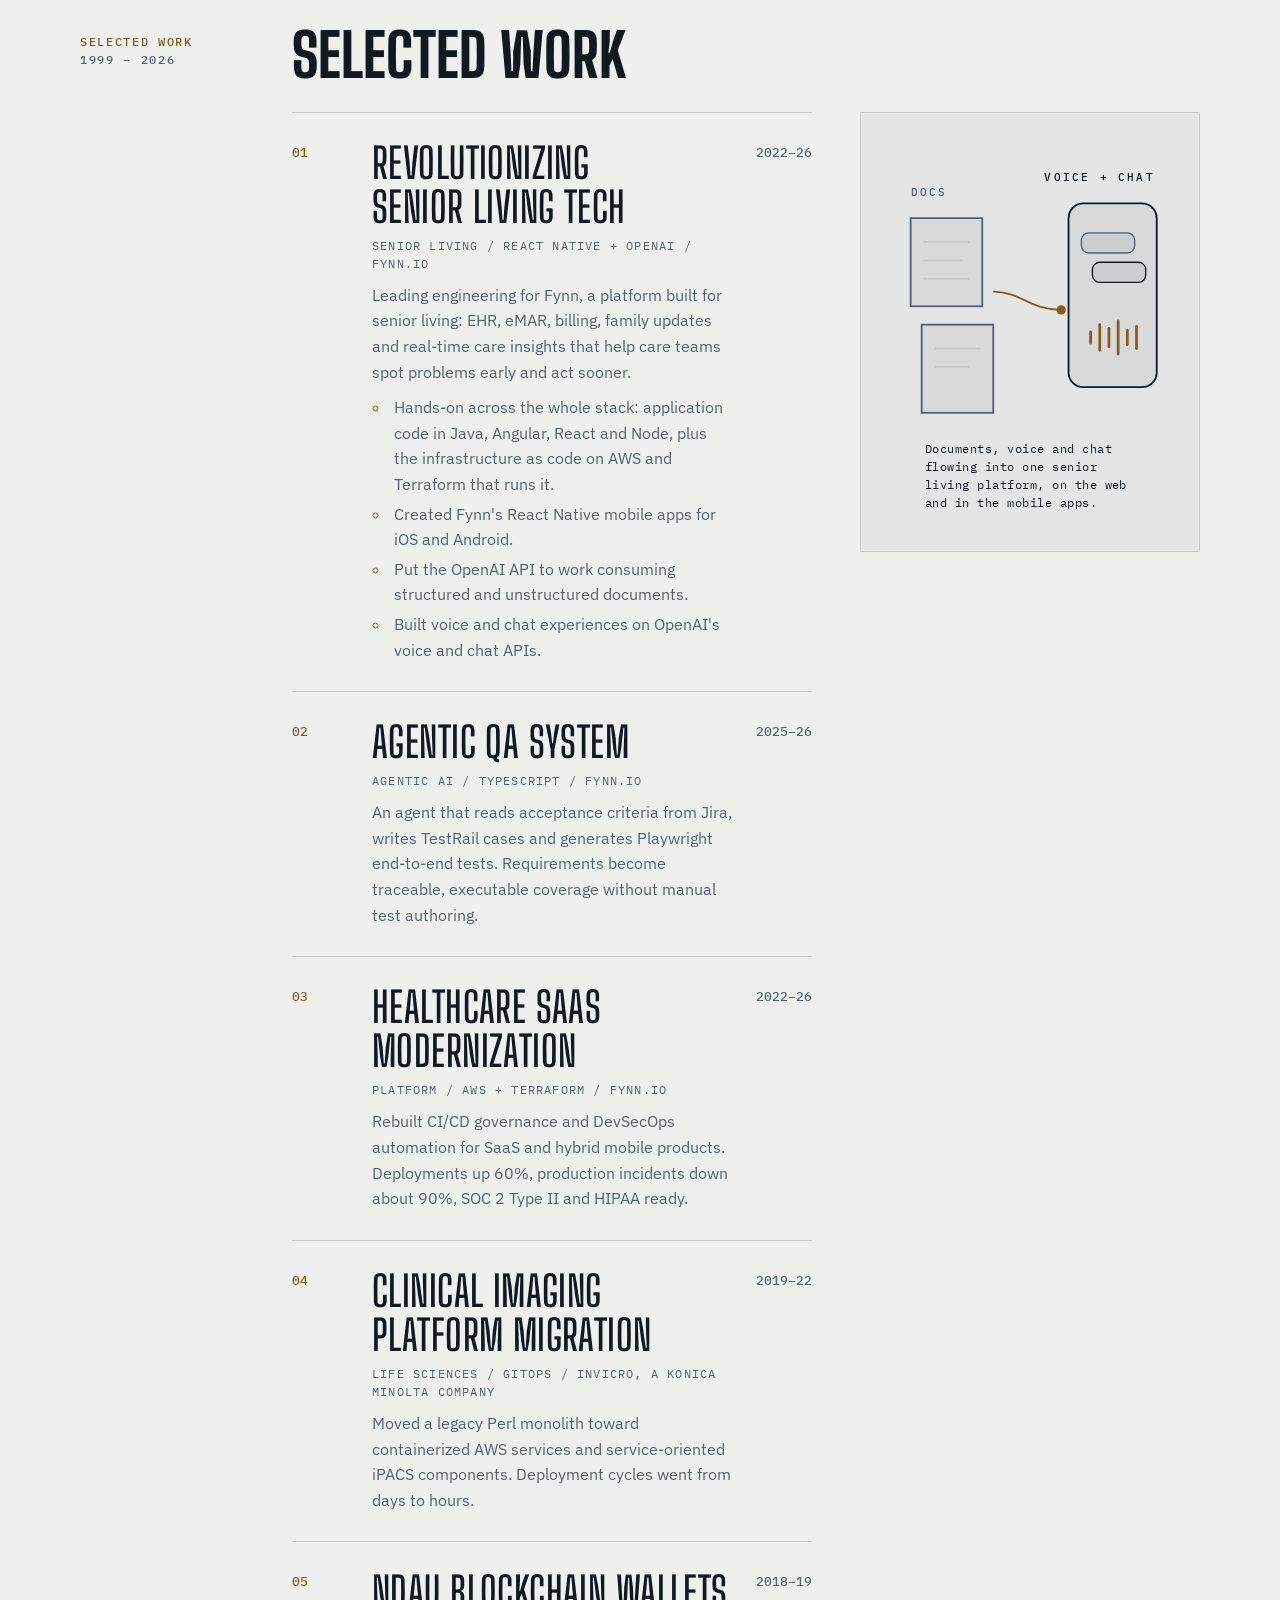
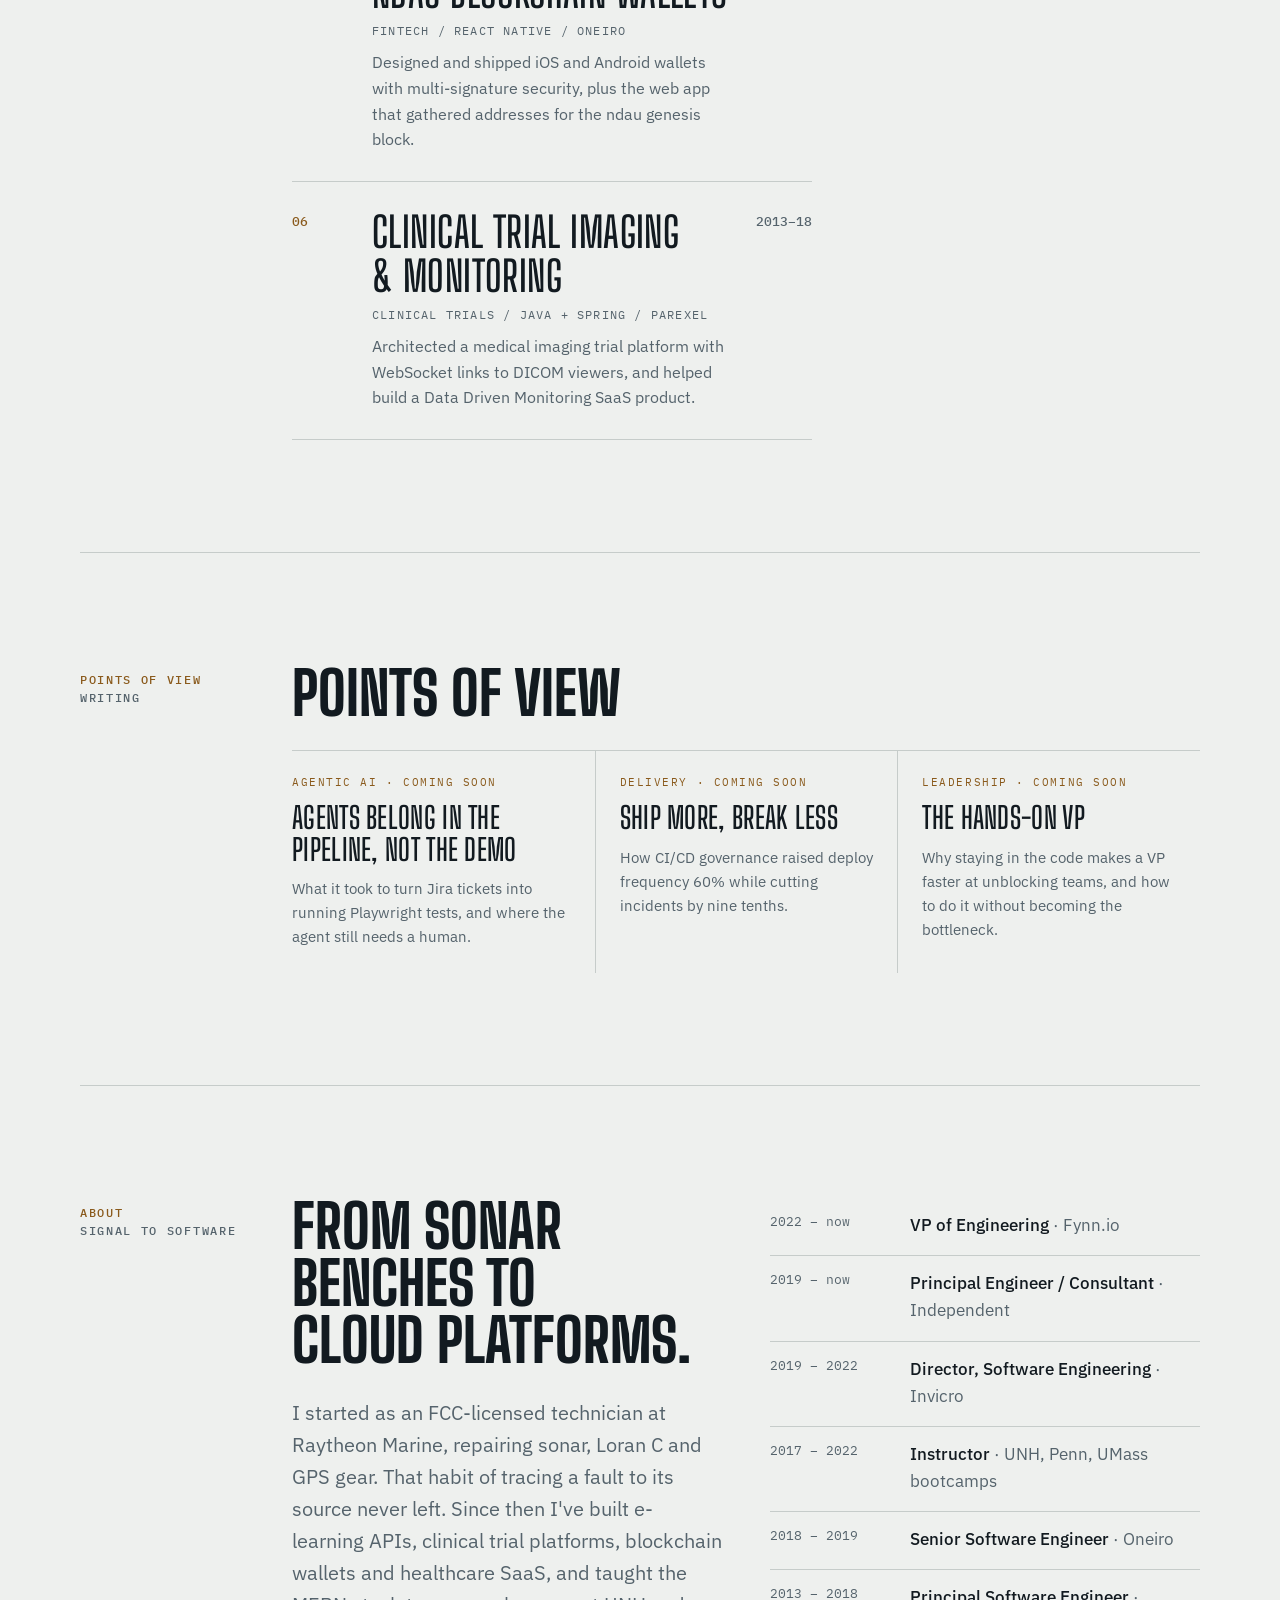
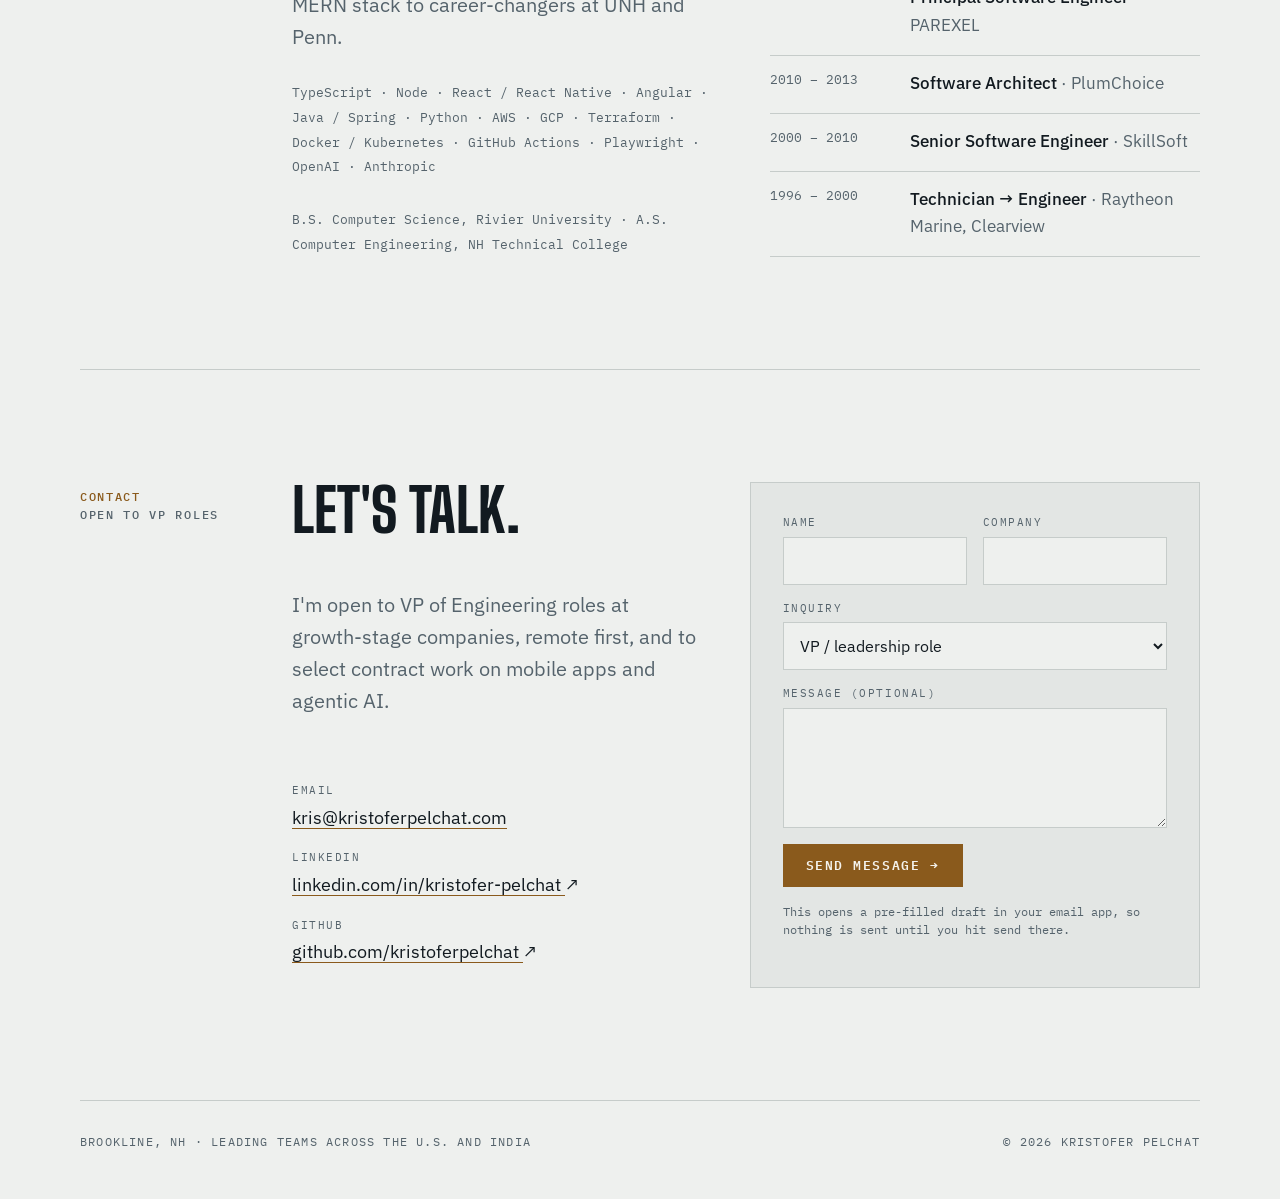
==== commit 1f34853f: "Add full-stack and IaC work to the Fynn entry" ====
--- a/index.html
+++ b/index.html
@@ -82,6 +82,7 @@
               <div class="meta">Senior living / React Native + OpenAI / Fynn.io</div>
               <p>Leading engineering for Fynn, a platform built for senior living: EHR, eMAR, billing, family updates and real-time care insights that help care teams spot problems early and act sooner.</p>
               <ul class="points">
+                <li>Hands-on across the whole stack: application code in Java, Angular, React and Node, plus the infrastructure as code on AWS and Terraform that runs it.</li>
                 <li>Created Fynn's React Native mobile apps for iOS and Android.</li>
                 <li>Put the OpenAI API to work consuming structured and unstructured documents.</li>
                 <li>Built voice and chat experiences on OpenAI's voice and chat APIs.</li>
@@ -239,7 +240,7 @@
       <div class="stack">
         <h2 id="h-about" data-reveal data-reveal-delay="80">From sonar benches to cloud platforms.</h2>
         <p class="lede" data-reveal data-reveal-delay="160">I started as an FCC-licensed technician at Raytheon Marine, repairing sonar, Loran C and GPS gear. That habit of tracing a fault to its source never left. Since then I've built e-learning APIs, clinical trial platforms, blockchain wallets and healthcare SaaS, and taught the MERN stack to career-changers at UNH and Penn.</p>
-        <p class="stackline" data-reveal data-reveal-delay="200">TypeScript · Node · React / React Native · Java / Spring · Python · AWS · GCP · Terraform · Docker / Kubernetes · GitHub Actions · Playwright · OpenAI · Anthropic</p>
+        <p class="stackline" data-reveal data-reveal-delay="200">TypeScript · Node · React / React Native · Angular · Java / Spring · Python · AWS · GCP · Terraform · Docker / Kubernetes · GitHub Actions · Playwright · OpenAI · Anthropic</p>
         <p class="stackline" data-reveal data-reveal-delay="240">B.S. Computer Science, Rivier University · A.S. Computer Engineering, NH Technical College</p>
       </div>
       <ol class="line" aria-label="Career" data-reveal data-reveal-delay="200">
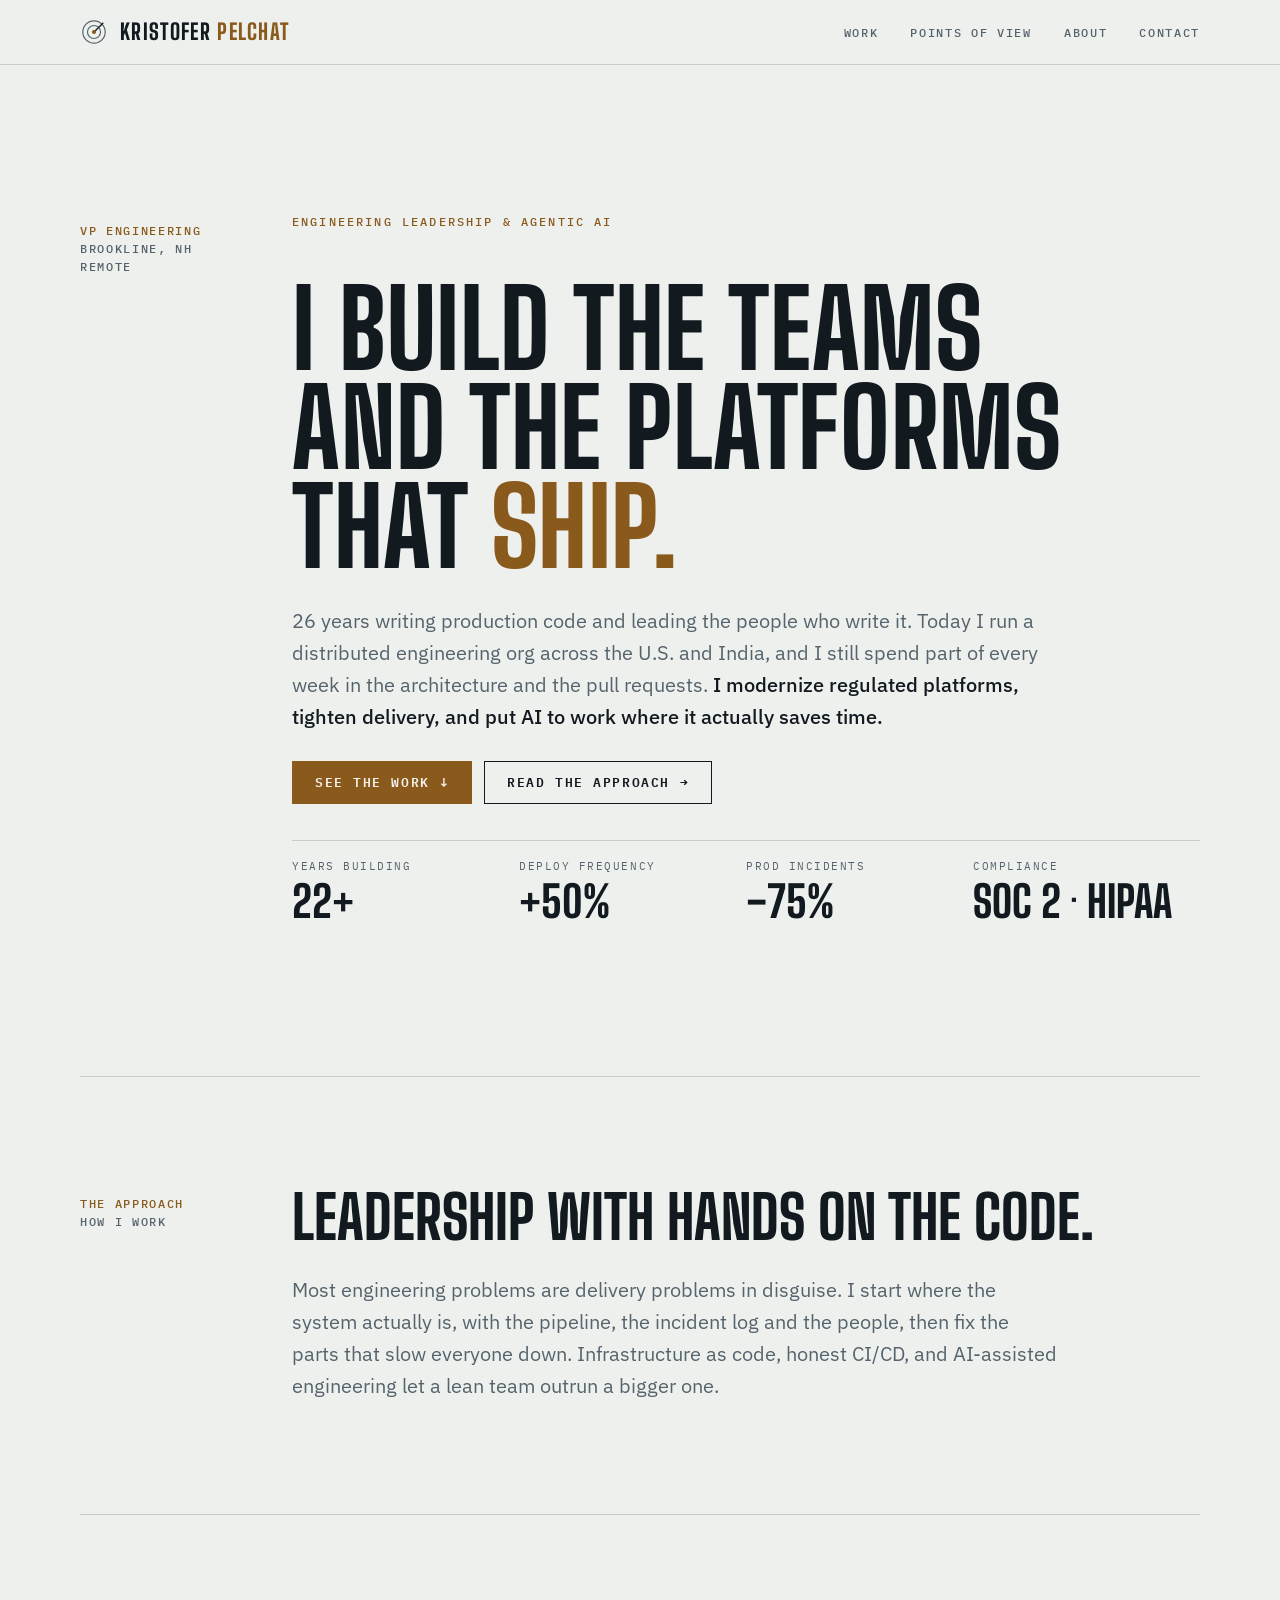
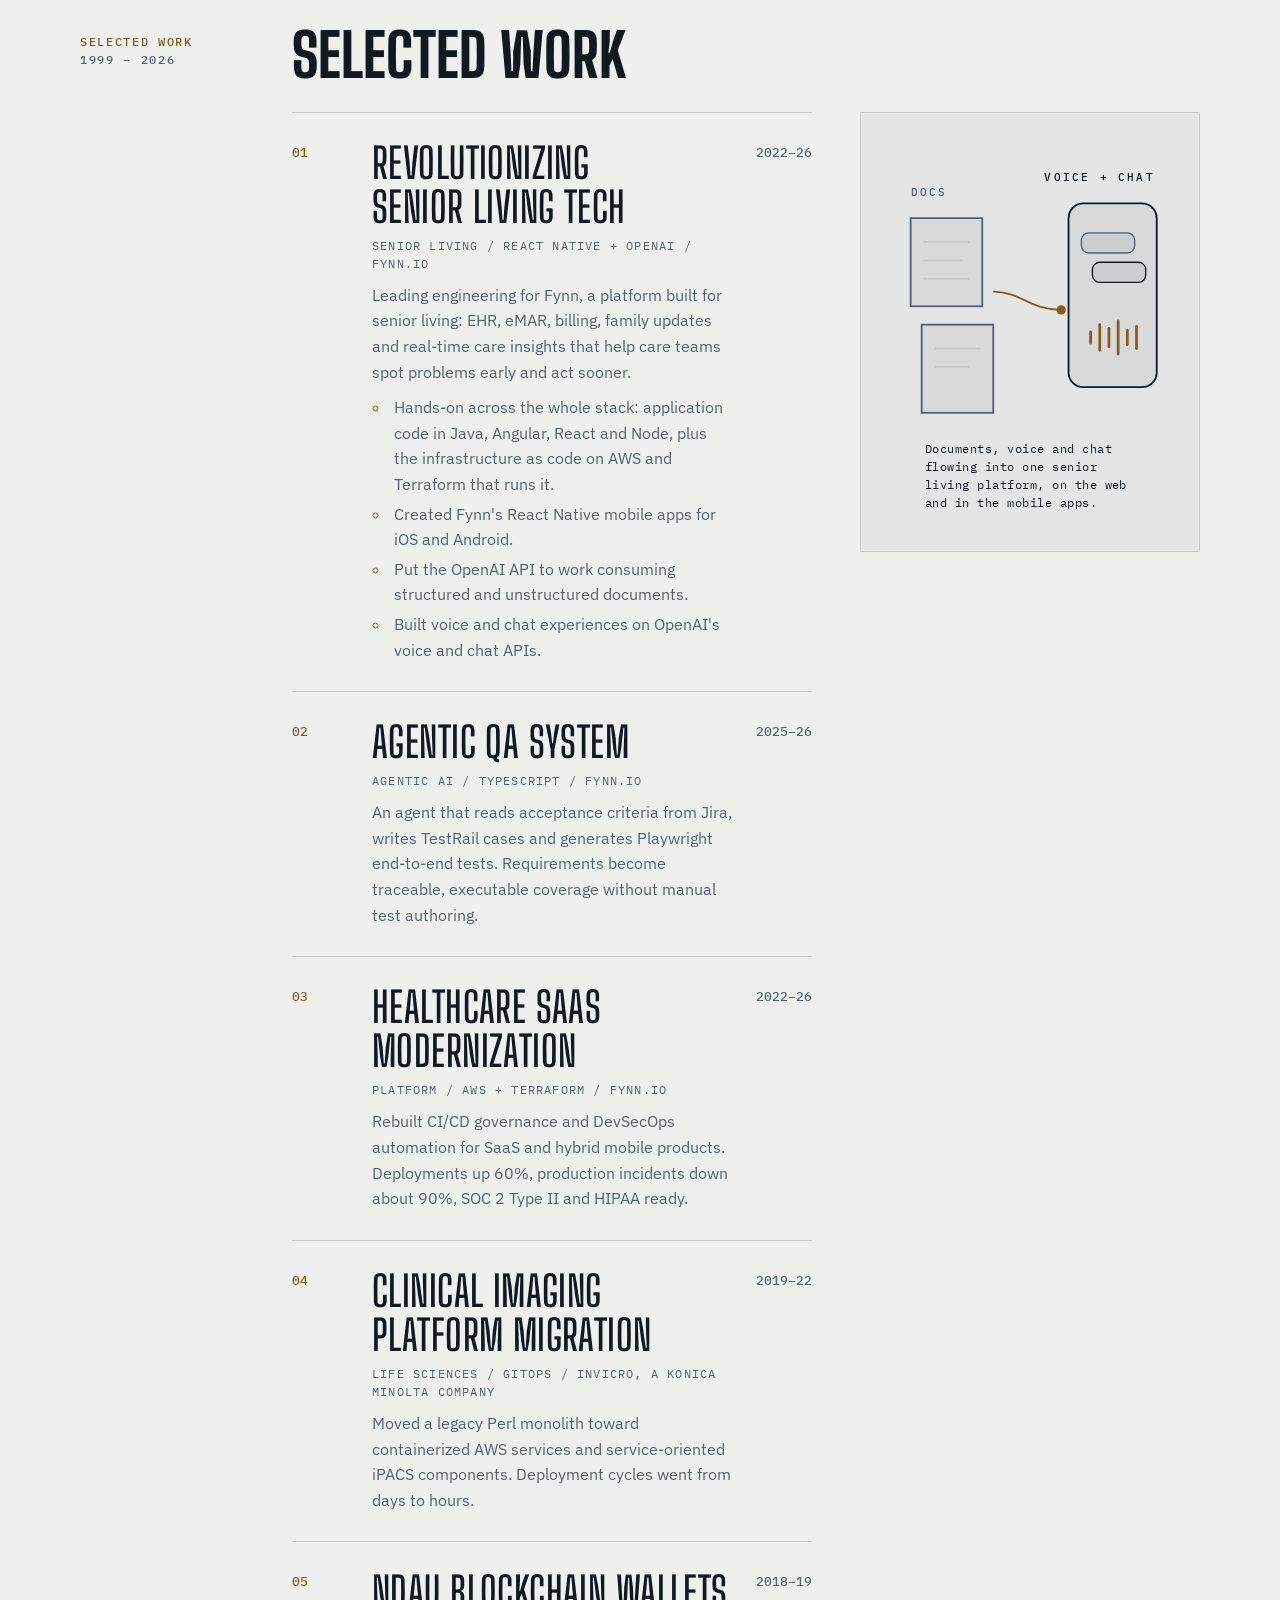
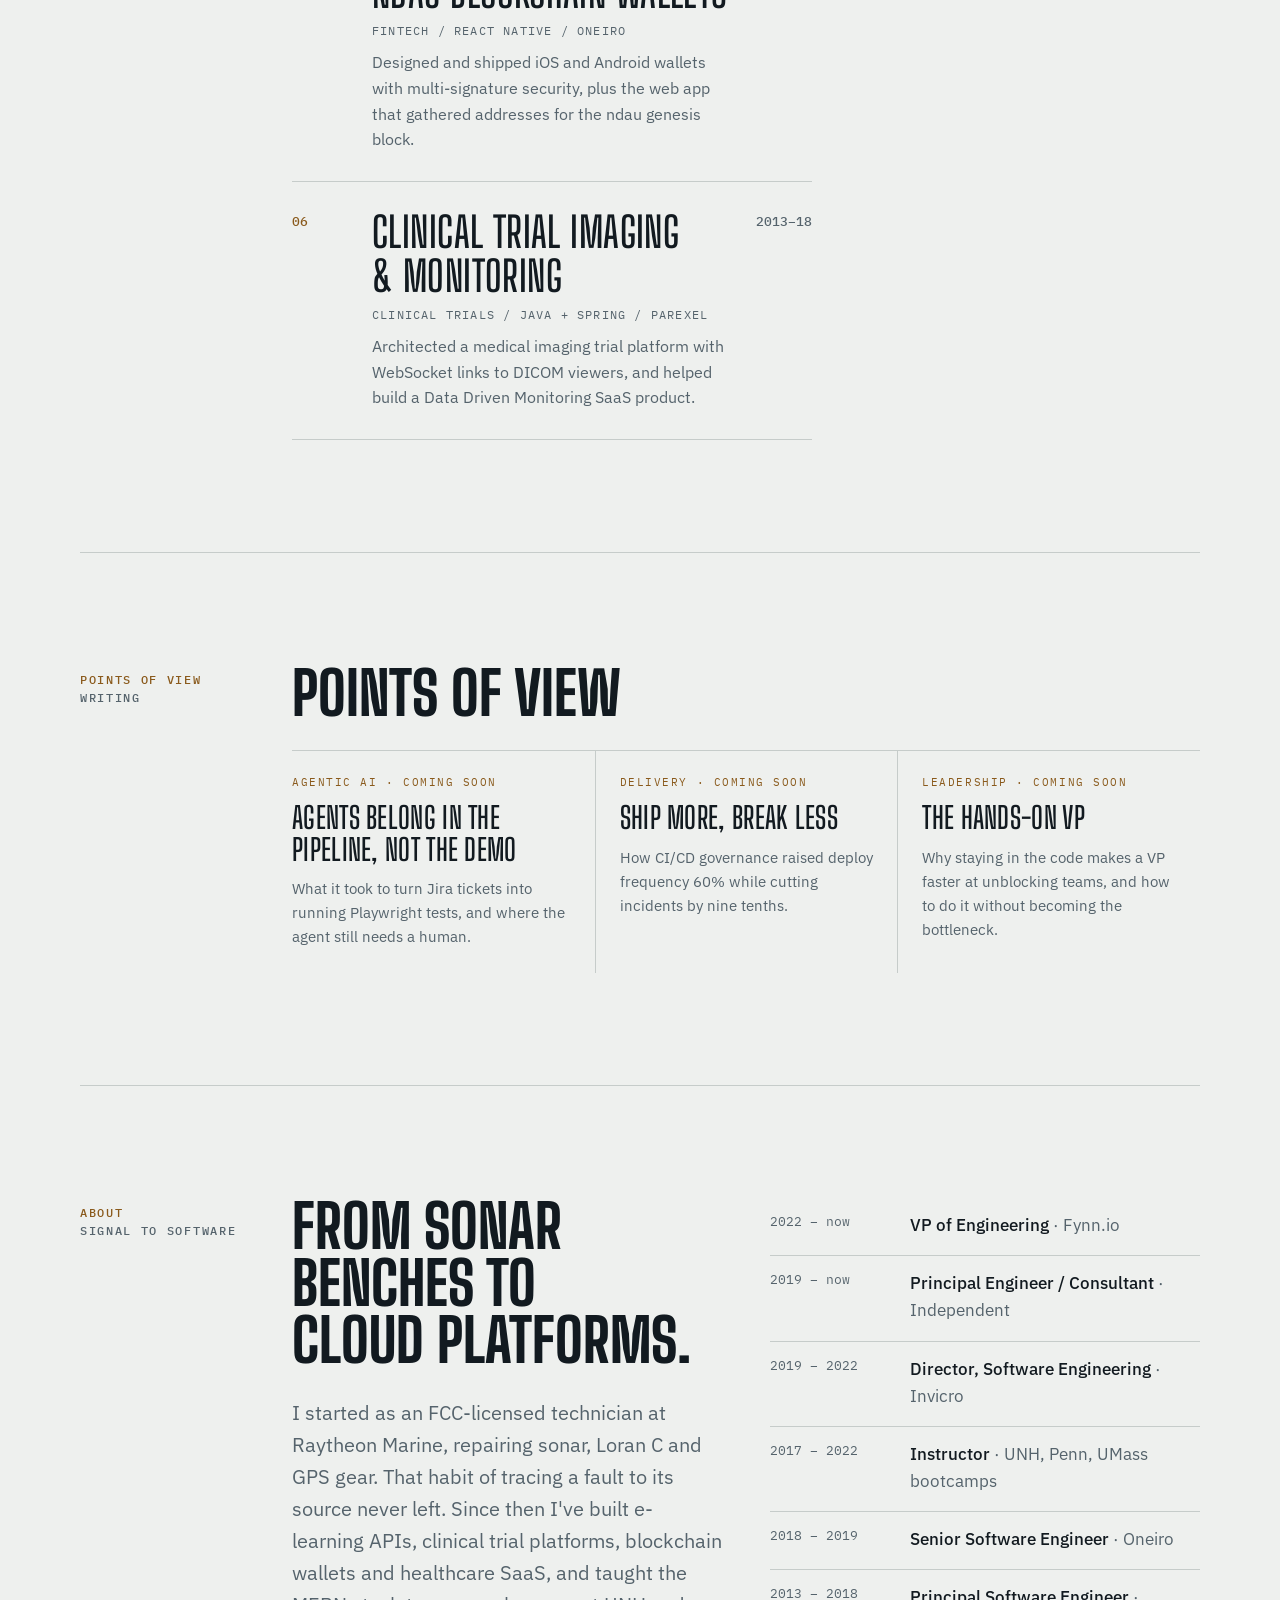
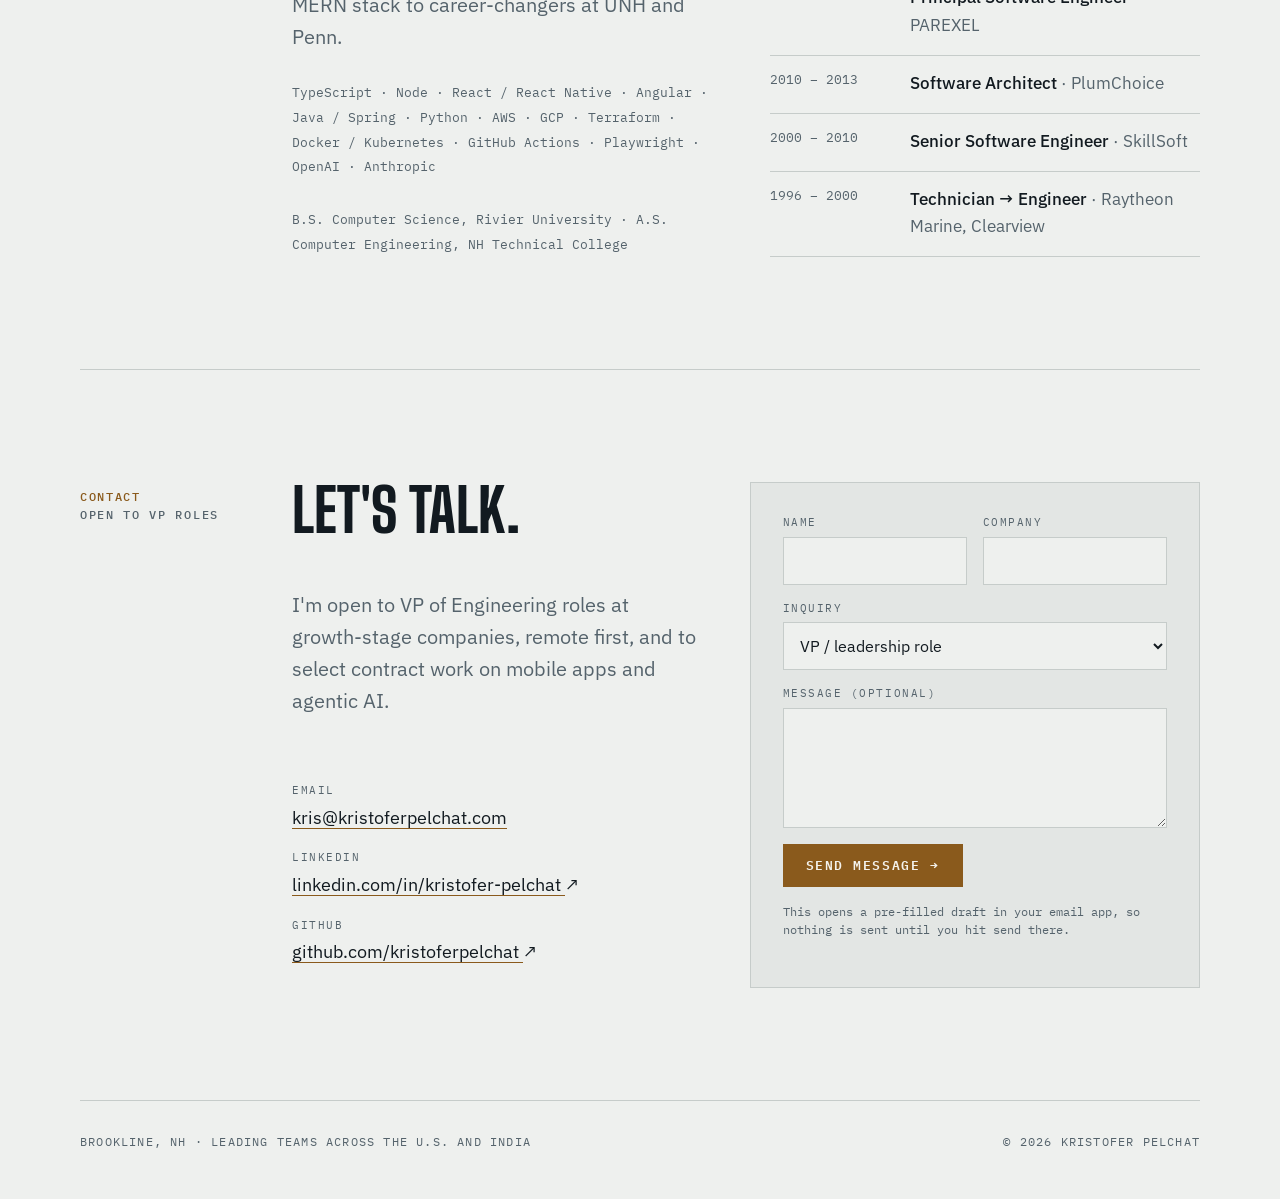
==== commit b790e55c: "Add Open Graph tags and a share image for link previews" ====
--- a/index.html
+++ b/index.html
@@ -5,6 +5,17 @@
 <meta name="viewport" content="width=device-width,initial-scale=1,viewport-fit=cover">
 <title>Kristofer Pelchat</title>
 <meta name="description" content="VP of Engineering in Brookline, NH. 26 years building the teams and platforms that ship, from regulated healthcare SaaS to agentic AI.">
+<link rel="canonical" href="https://kristoferpelchat.com/">
+<meta property="og:type" content="website">
+<meta property="og:site_name" content="Kristofer Pelchat">
+<meta property="og:url" content="https://kristoferpelchat.com/">
+<meta property="og:title" content="Kristofer Pelchat: Engineering Leadership &amp; Agentic AI">
+<meta property="og:description" content="VP of Engineering in Brookline, NH. 26 years building the teams and platforms that ship, from regulated healthcare SaaS to agentic AI.">
+<meta property="og:image" content="https://kristoferpelchat.com/og-image.png">
+<meta property="og:image:width" content="1200">
+<meta property="og:image:height" content="630">
+<meta property="og:image:alt" content="Kristofer Pelchat, Engineering leadership and agentic AI: I build the teams and the platforms that ship.">
+<meta name="twitter:card" content="summary_large_image">
 <link rel="icon" href="/favicon.ico" sizes="48x48">
 <link rel="icon" href="/favicon.svg" type="image/svg+xml">
 <link rel="apple-touch-icon" href="/apple-touch-icon.png">
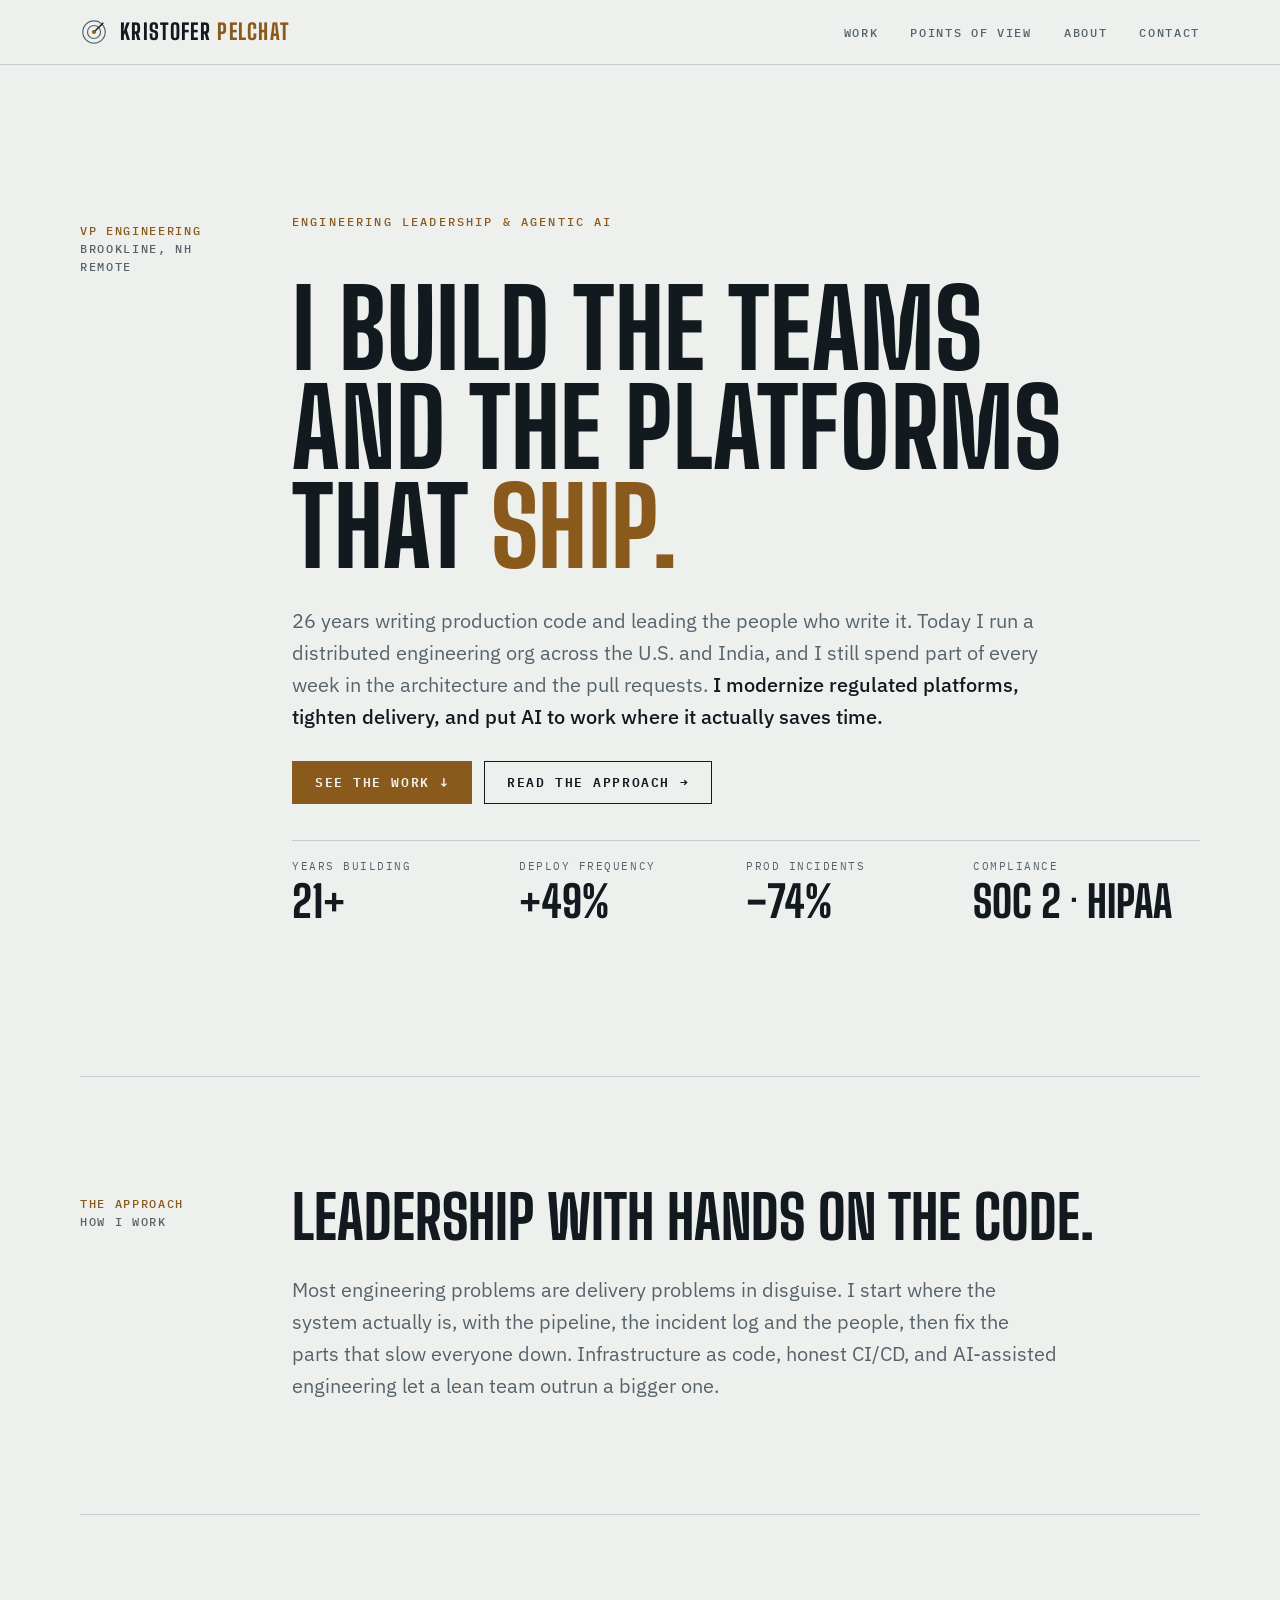
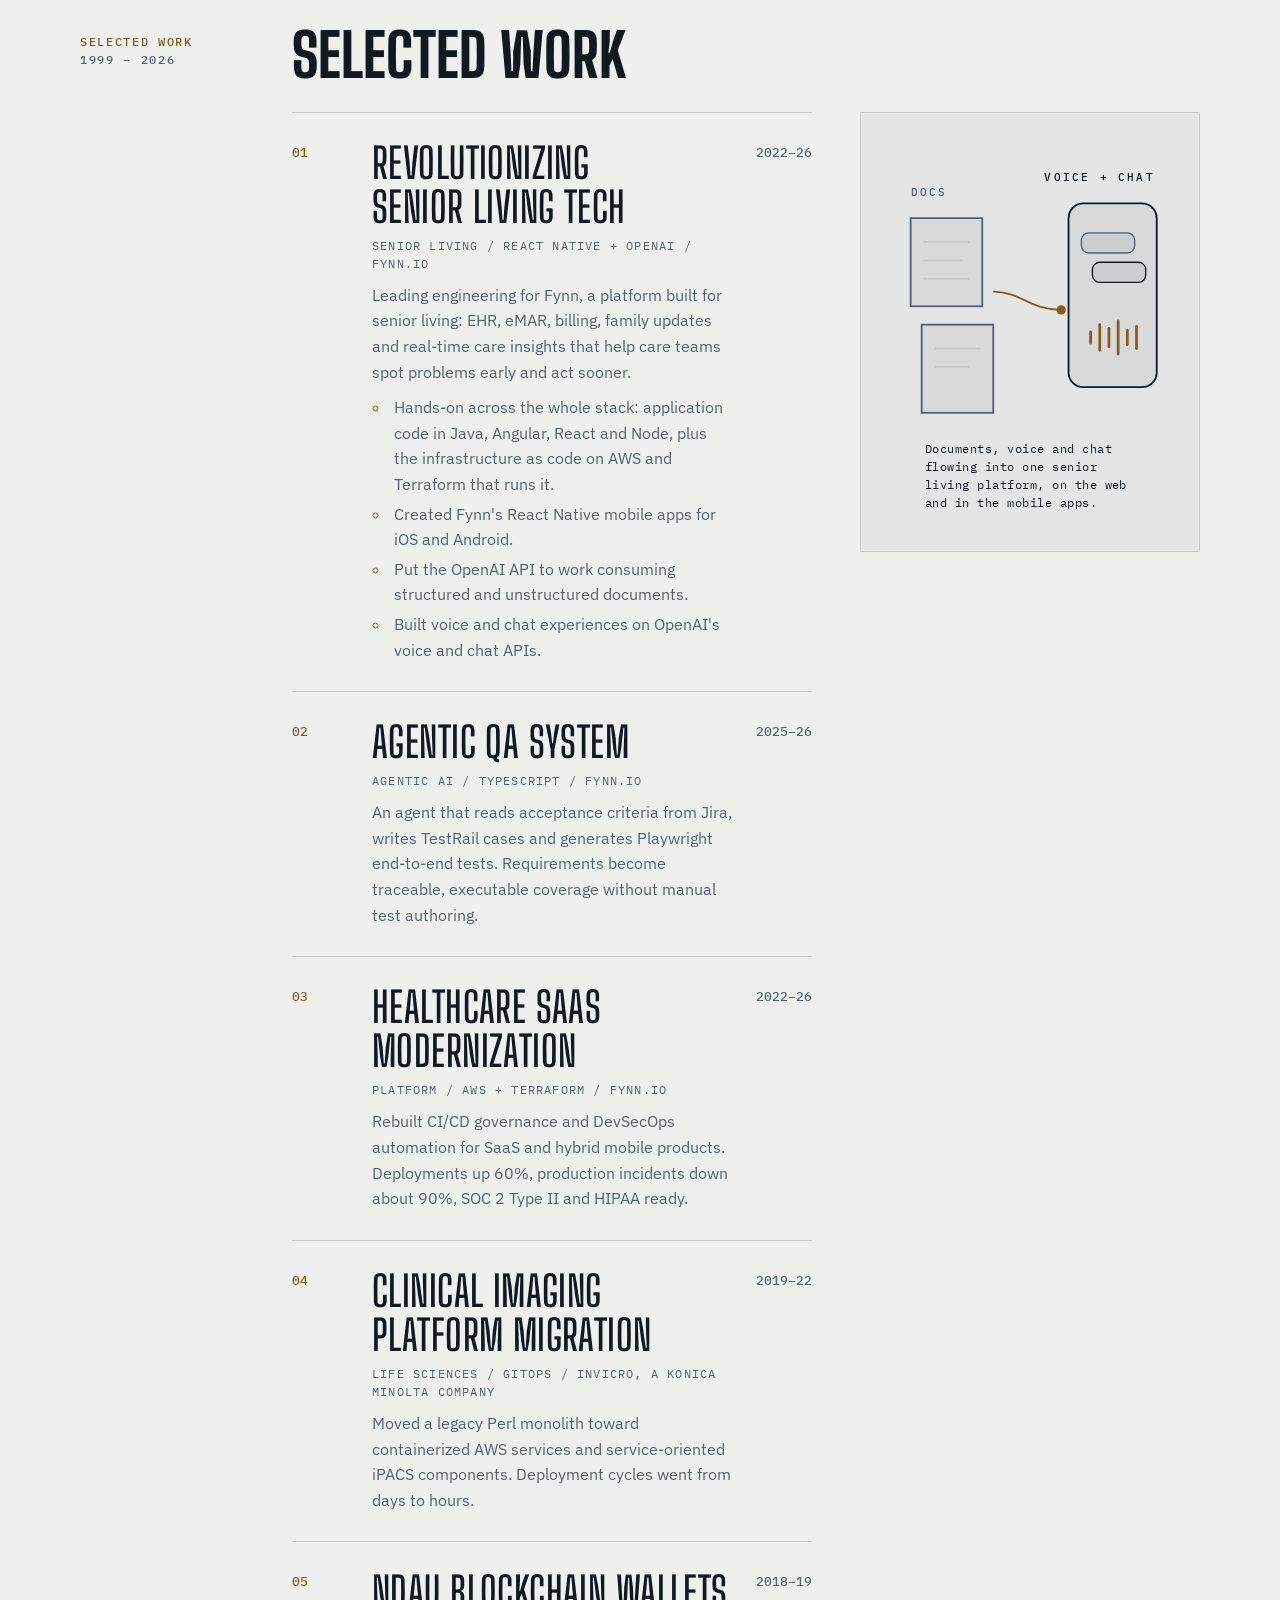
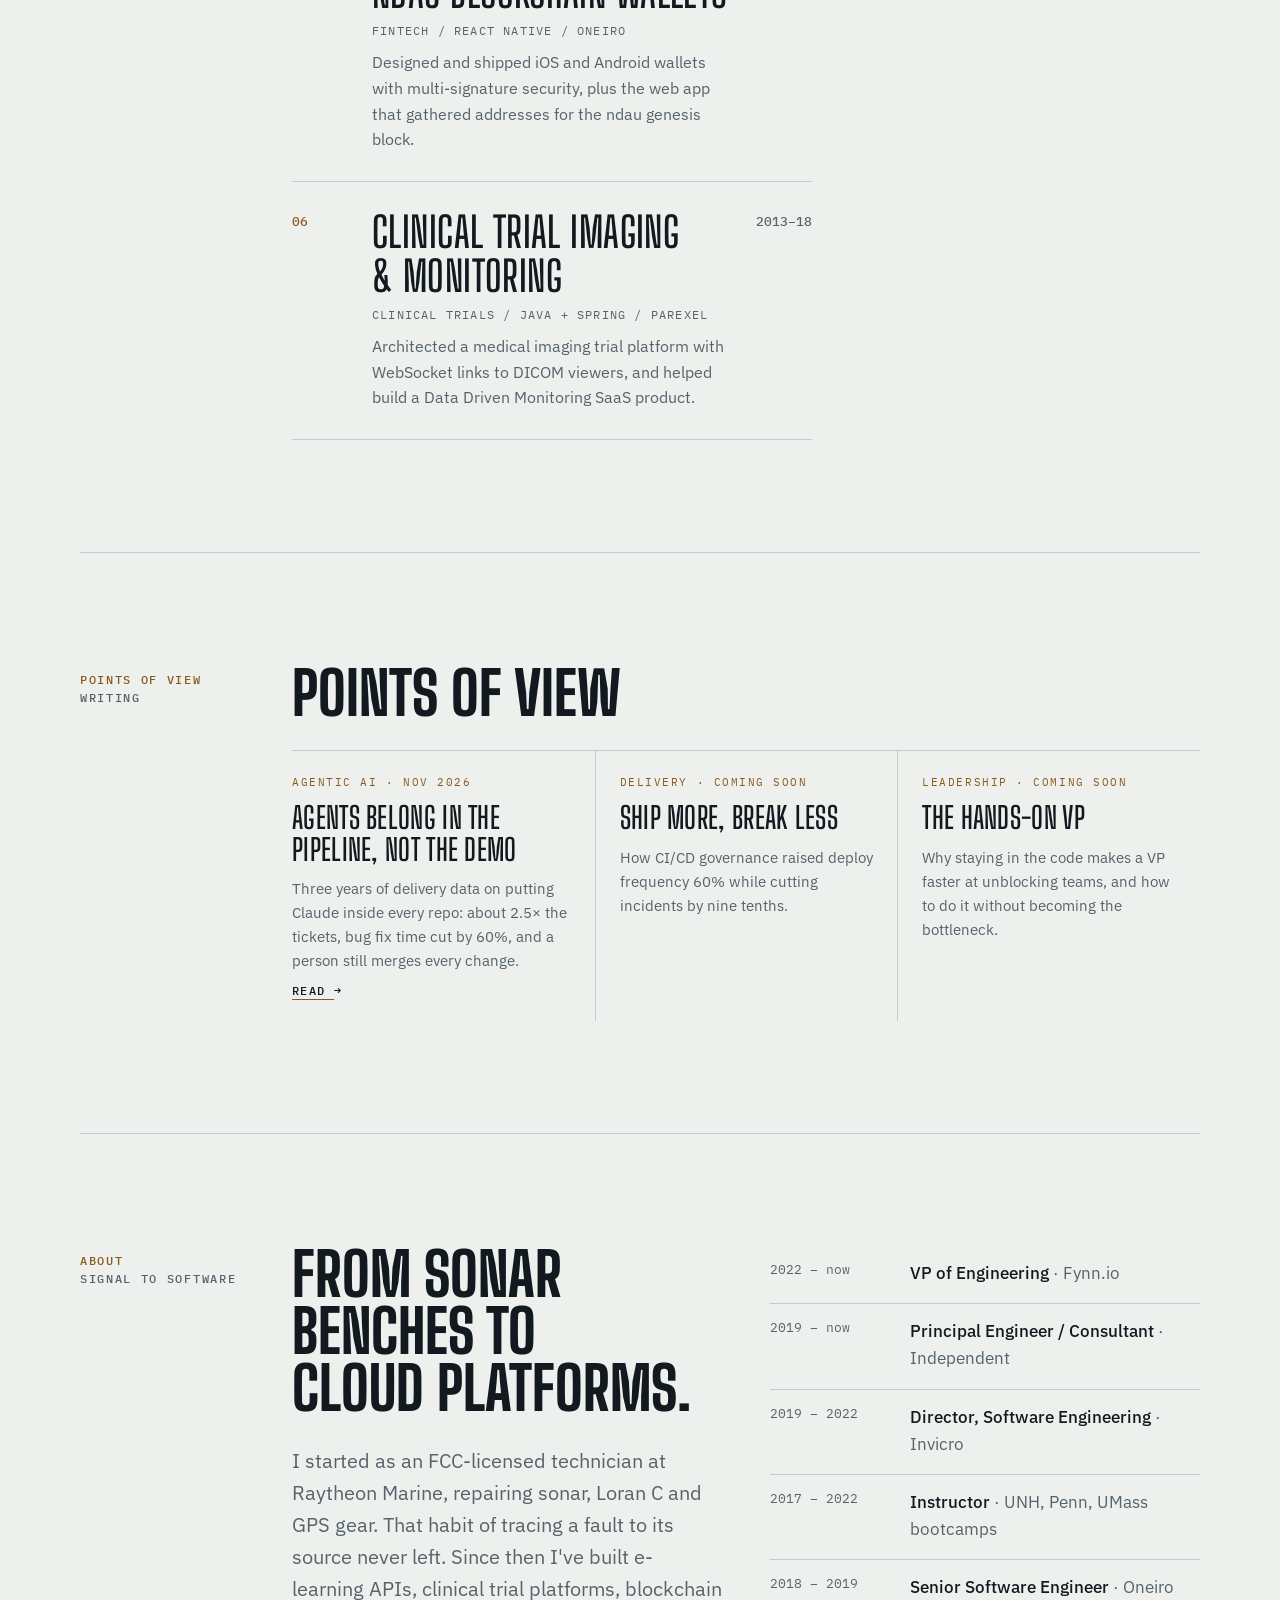
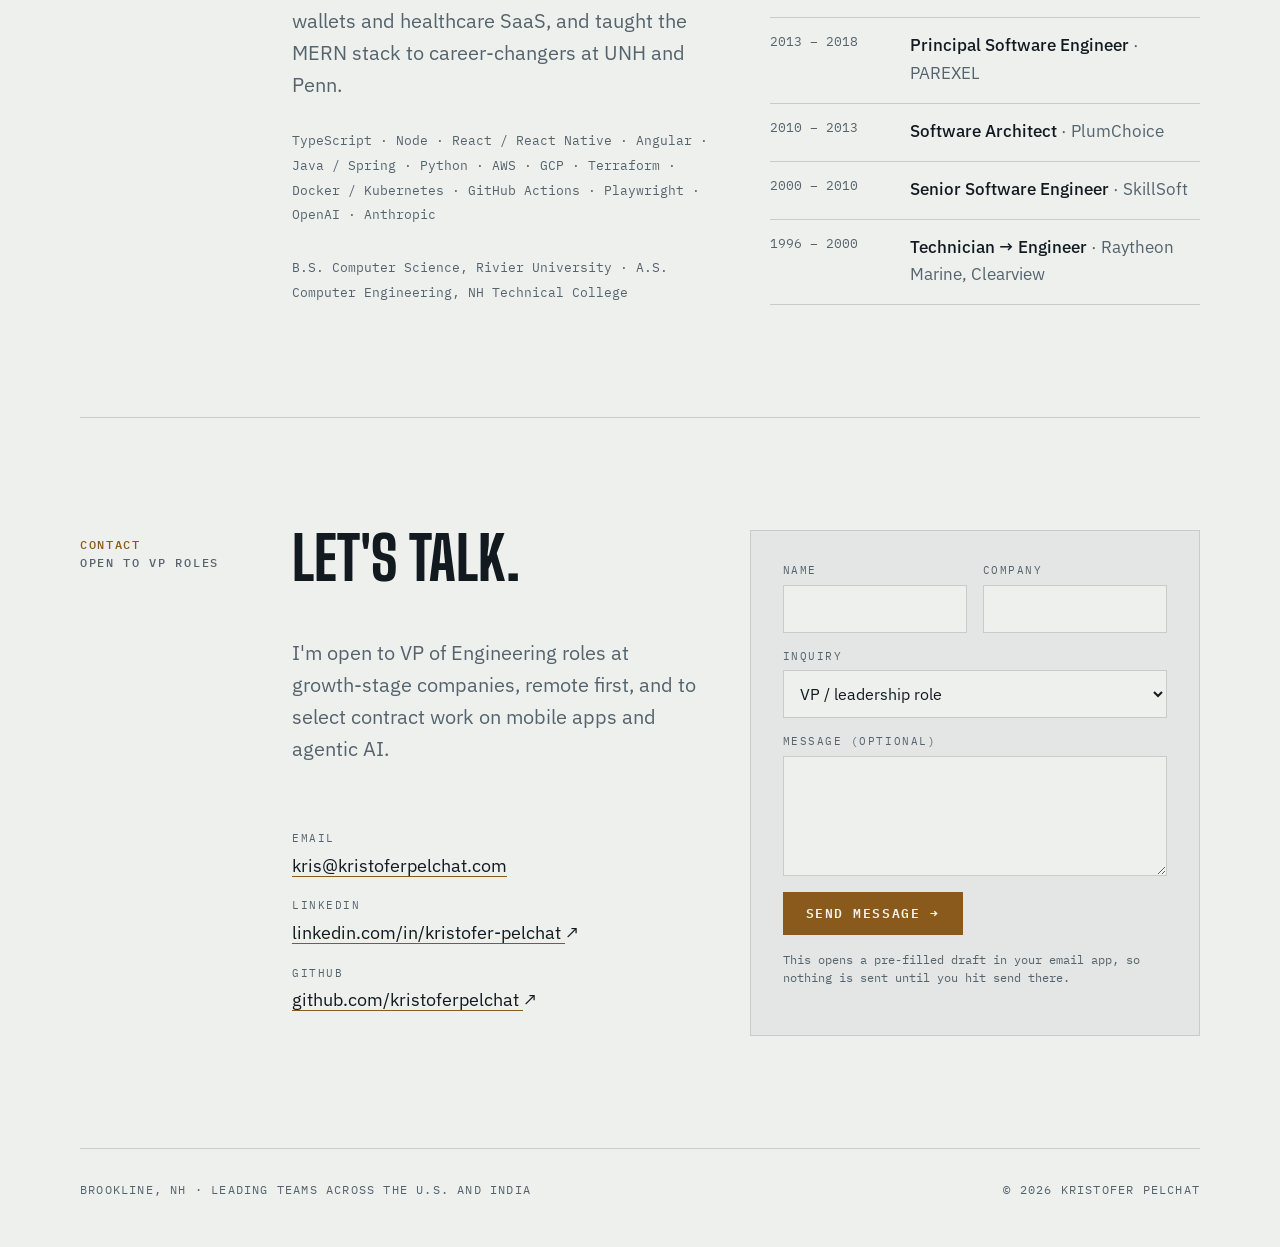
==== commit 8f32f353: "Add agents-in-the-pipeline point of view" ====
--- a/index.html
+++ b/index.html
@@ -227,9 +227,10 @@
       <h2 id="h-pov" data-reveal data-reveal-delay="80">Points of view</h2>
       <div class="pov">
         <article data-reveal data-reveal-delay="120">
-          <span class="tag">Agentic AI · Coming soon</span>
-          <h3>Agents belong in the pipeline, not the demo</h3>
-          <p>What it took to turn Jira tickets into running Playwright tests, and where the agent still needs a human.</p>
+          <span class="tag">Agentic AI · Nov 2026</span>
+          <h3><a href="pov/agents-in-the-pipeline">Agents belong in the pipeline, not the demo</a></h3>
+          <p>Three years of delivery data on putting Claude inside every repo: about 2.5× the tickets, bug fix time cut by 60%, and a person still merges every change.</p>
+          <a class="more" href="pov/agents-in-the-pipeline" aria-label="Read: Agents belong in the pipeline, not the demo">Read <span class="arrow r" aria-hidden="true">→</span></a>
         </article>
         <article data-reveal data-reveal-delay="220">
           <span class="tag">Delivery · Coming soon</span>
--- a/styles.css
+++ b/styles.css
@@ -131,6 +131,44 @@
 .pov p { color: var(--muted); font-size: 15px; }
 .pov .tag { font: 400 11px/1.4 var(--mono); letter-spacing: .14em; text-transform: uppercase; color: var(--accent); }
 @media (max-width: 860px) { .pov { grid-template-columns: minmax(0, 1fr); } .pov article + article { padding-left: 0; border-left: 0; border-top: 1px solid var(--rule); } }
+.pov h3 a { text-decoration: none; background: linear-gradient(var(--accent), var(--accent)) 0 100% / 0 2px no-repeat; transition: background-size .35s var(--ease); }
+.pov h3 a:hover, .pov h3 a:focus-visible { background-size: 100% 2px; }
+.pov .more { font: 500 12px/1 var(--mono); letter-spacing: .12em; text-transform: uppercase; color: var(--fg); text-decoration-color: var(--accent); text-underline-offset: 4px; }
+
+/* point-of-view article pages (pov/*.html) */
+.post section { padding-block: clamp(48px, 7vw, 88px); }
+.post .post-head { padding-block: clamp(64px, 10vw, 128px) clamp(48px, 7vw, 88px); }
+.post h1 { font-size: clamp(44px, 6.4vw, 88px); }
+.prose h2 { font-size: clamp(30px, 3.8vw, 46px); }
+.prose { gap: 20px; }
+.prose p, .prose li { color: var(--fg); }
+.prose ul { margin: 0; padding-left: 20px; max-width: 64ch; }
+.prose ul li { padding-left: 4px; }
+.prose ul li::marker { color: var(--accent); }
+.prose ul li + li { margin-top: 8px; }
+.prose strong { font-weight: 600; }
+.prose code { font: 400 .88em var(--mono); color: var(--accent); }
+.sr { position: absolute; width: 1px; height: 1px; overflow: hidden; clip-path: inset(50%); white-space: nowrap; }
+.table-wrap { overflow-x: auto; max-width: 720px; }
+.data { width: 100%; border-collapse: collapse; font: 400 14px/1.4 var(--mono); font-variant-numeric: tabular-nums; }
+.data caption { text-align: left; font-size: 11px; letter-spacing: .14em; text-transform: uppercase; color: var(--muted); padding-bottom: 10px; }
+.data th, .data td { padding: 12px 10px; border-bottom: 1px solid var(--rule); text-align: right; }
+.data thead th { font-weight: 500; color: var(--muted); border-top: 1px solid var(--rule); }
+.data tbody th { text-align: left; font-weight: 400; color: var(--muted); padding-left: 0; }
+.data td.hi { color: var(--accent); font-weight: 500; }
+.flow { list-style: none; margin: 0; padding: 0; counter-reset: flow; border-top: 1px solid var(--rule); max-width: 720px; }
+.flow li { counter-increment: flow; display: grid; grid-template-columns: 36px 140px minmax(0, 1fr) auto; gap: 4px 16px; align-items: baseline; padding-block: 14px; border-bottom: 1px solid var(--rule); }
+.flow li::before { content: counter(flow, decimal-leading-zero); font: 500 13px/1.6 var(--mono); color: var(--accent); }
+.flow .step { font: 600 20px/1.2 var(--display); text-transform: uppercase; letter-spacing: .02em; }
+.flow .what { color: var(--muted); font-size: 15px; }
+.flow .who { font: 400 11px/1.6 var(--mono); letter-spacing: .12em; text-transform: uppercase; color: var(--muted); white-space: nowrap; }
+.flow .human .step, .flow .human .who { color: var(--accent); }
+@media (max-width: 640px) { .flow li { grid-template-columns: 36px minmax(0, 1fr); } .flow .what, .flow .who { grid-column: 2; } }
+.post .readout { max-width: 720px; }
+.readout.three { grid-template-columns: repeat(3, minmax(0, 1fr)); }
+.post .readout div { display: flex; flex-direction: column; }
+.post .readout dd { margin-top: auto; padding-top: 6px; }
+.post-foot { margin-top: 12px; }
 
 /* career line */
 .line { list-style: none; margin: 0; padding: 0; display: grid; }
@@ -206,6 +244,7 @@
   a:hover .arrow.r { transform: translateX(5px); }
   a:hover .arrow.d { transform: translateY(4px); }
   a:hover .arrow.u { transform: translate(3px, -3px); }
+  a:hover .arrow.l { transform: translateX(-5px); }
   button:hover .arrow.r { transform: translateX(5px); }
 }
 @media (prefers-reduced-motion: reduce) {
